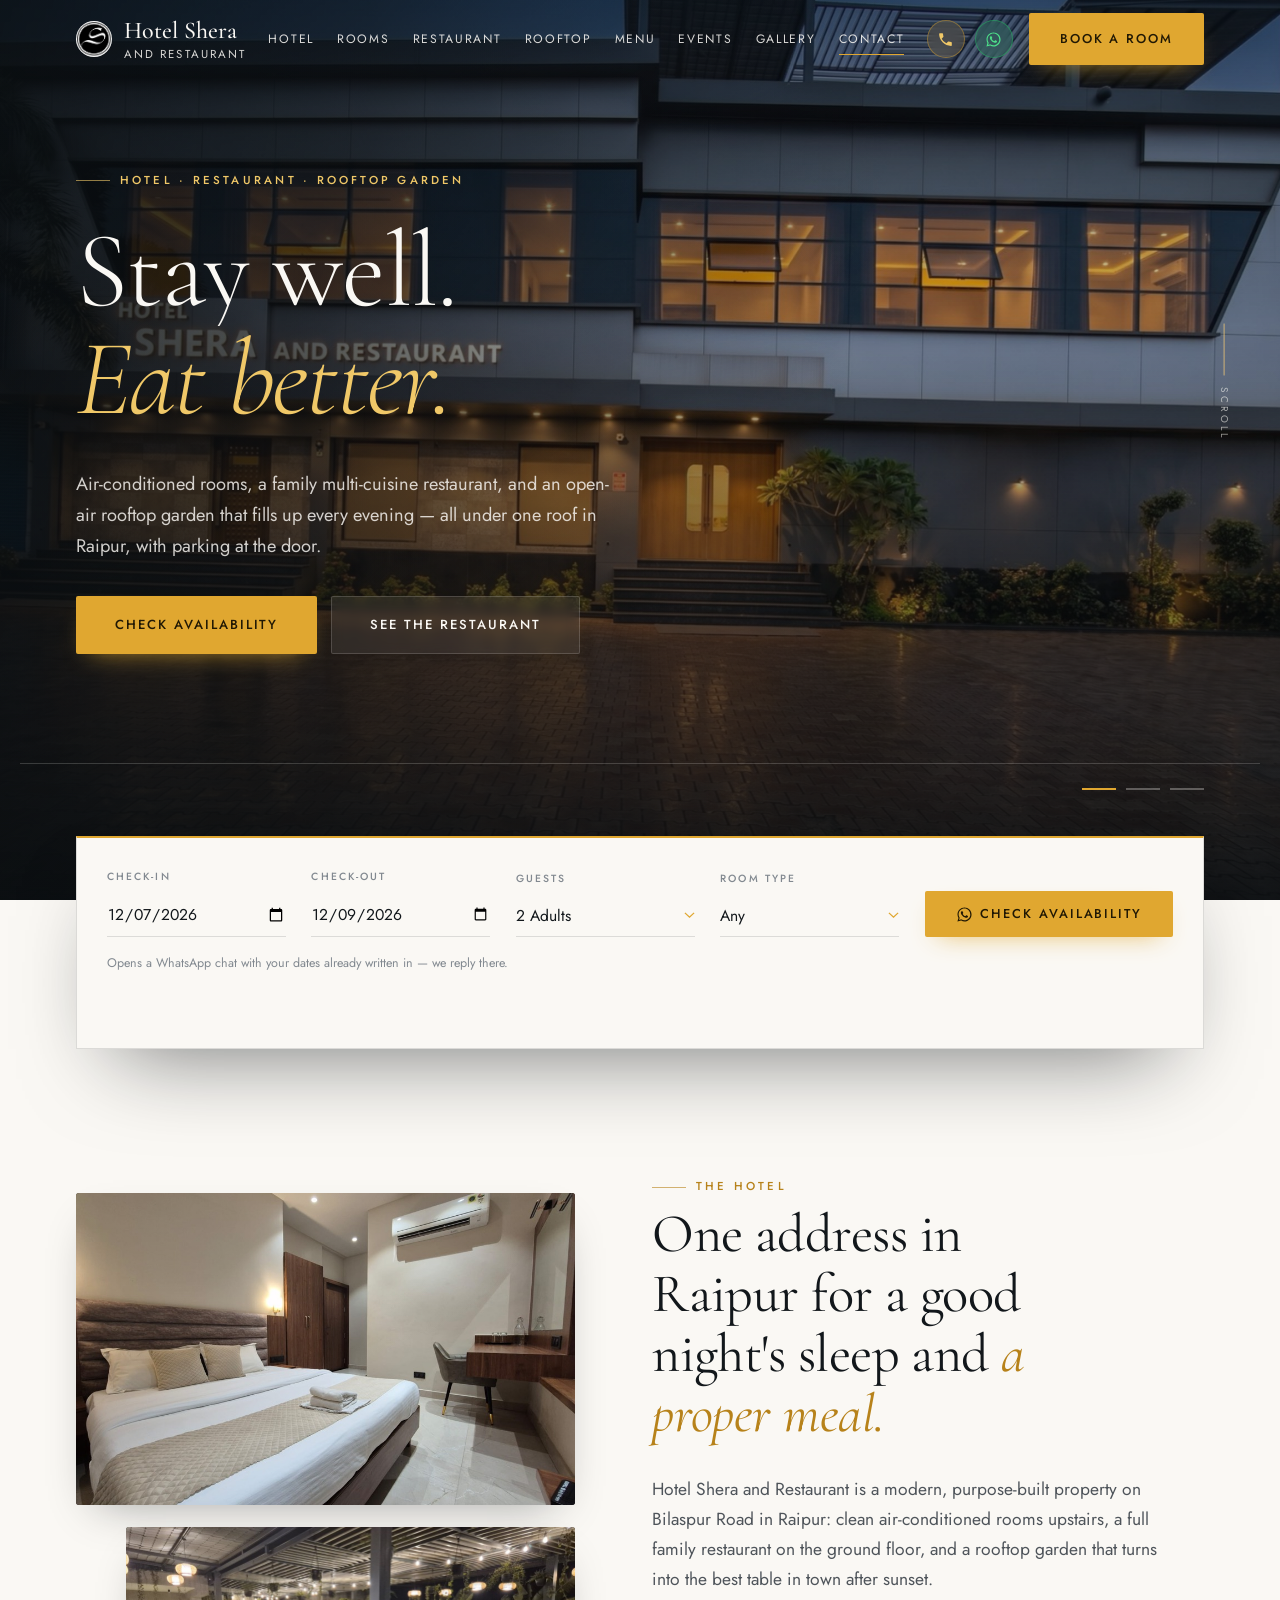
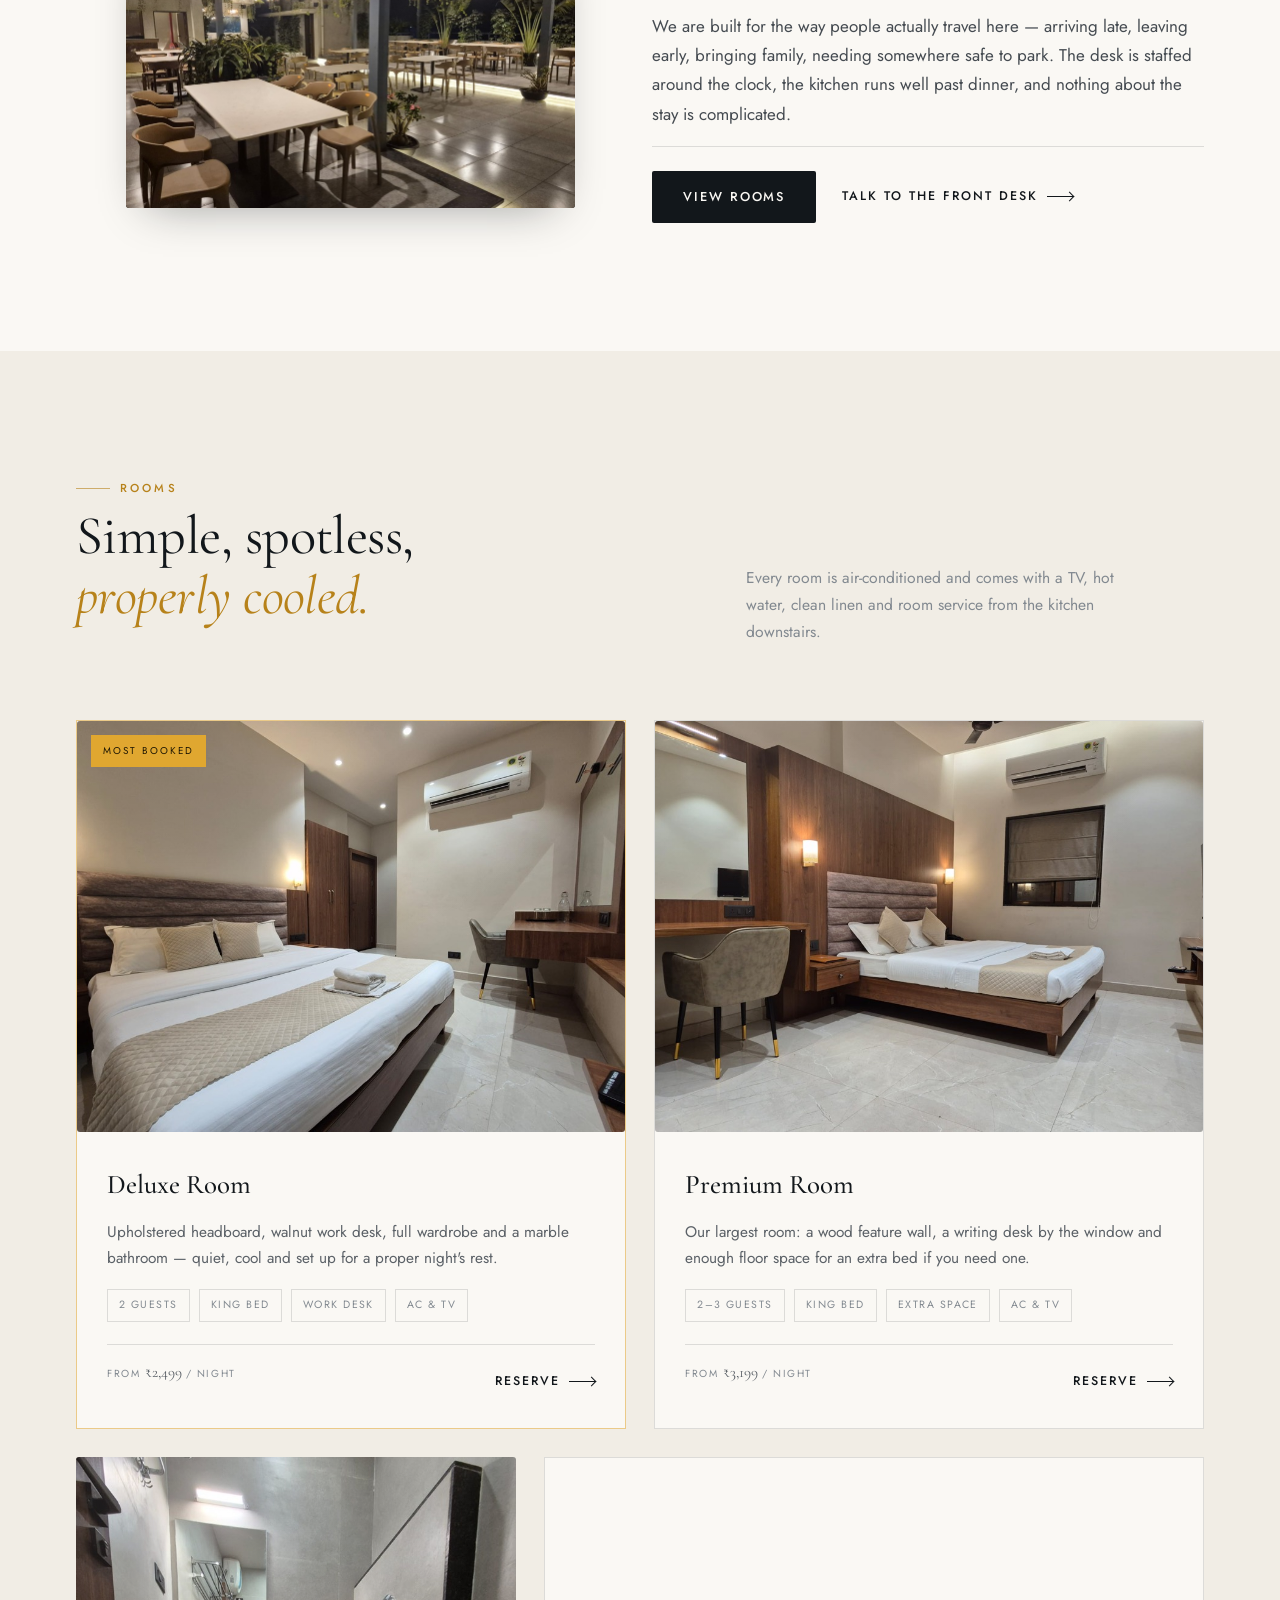
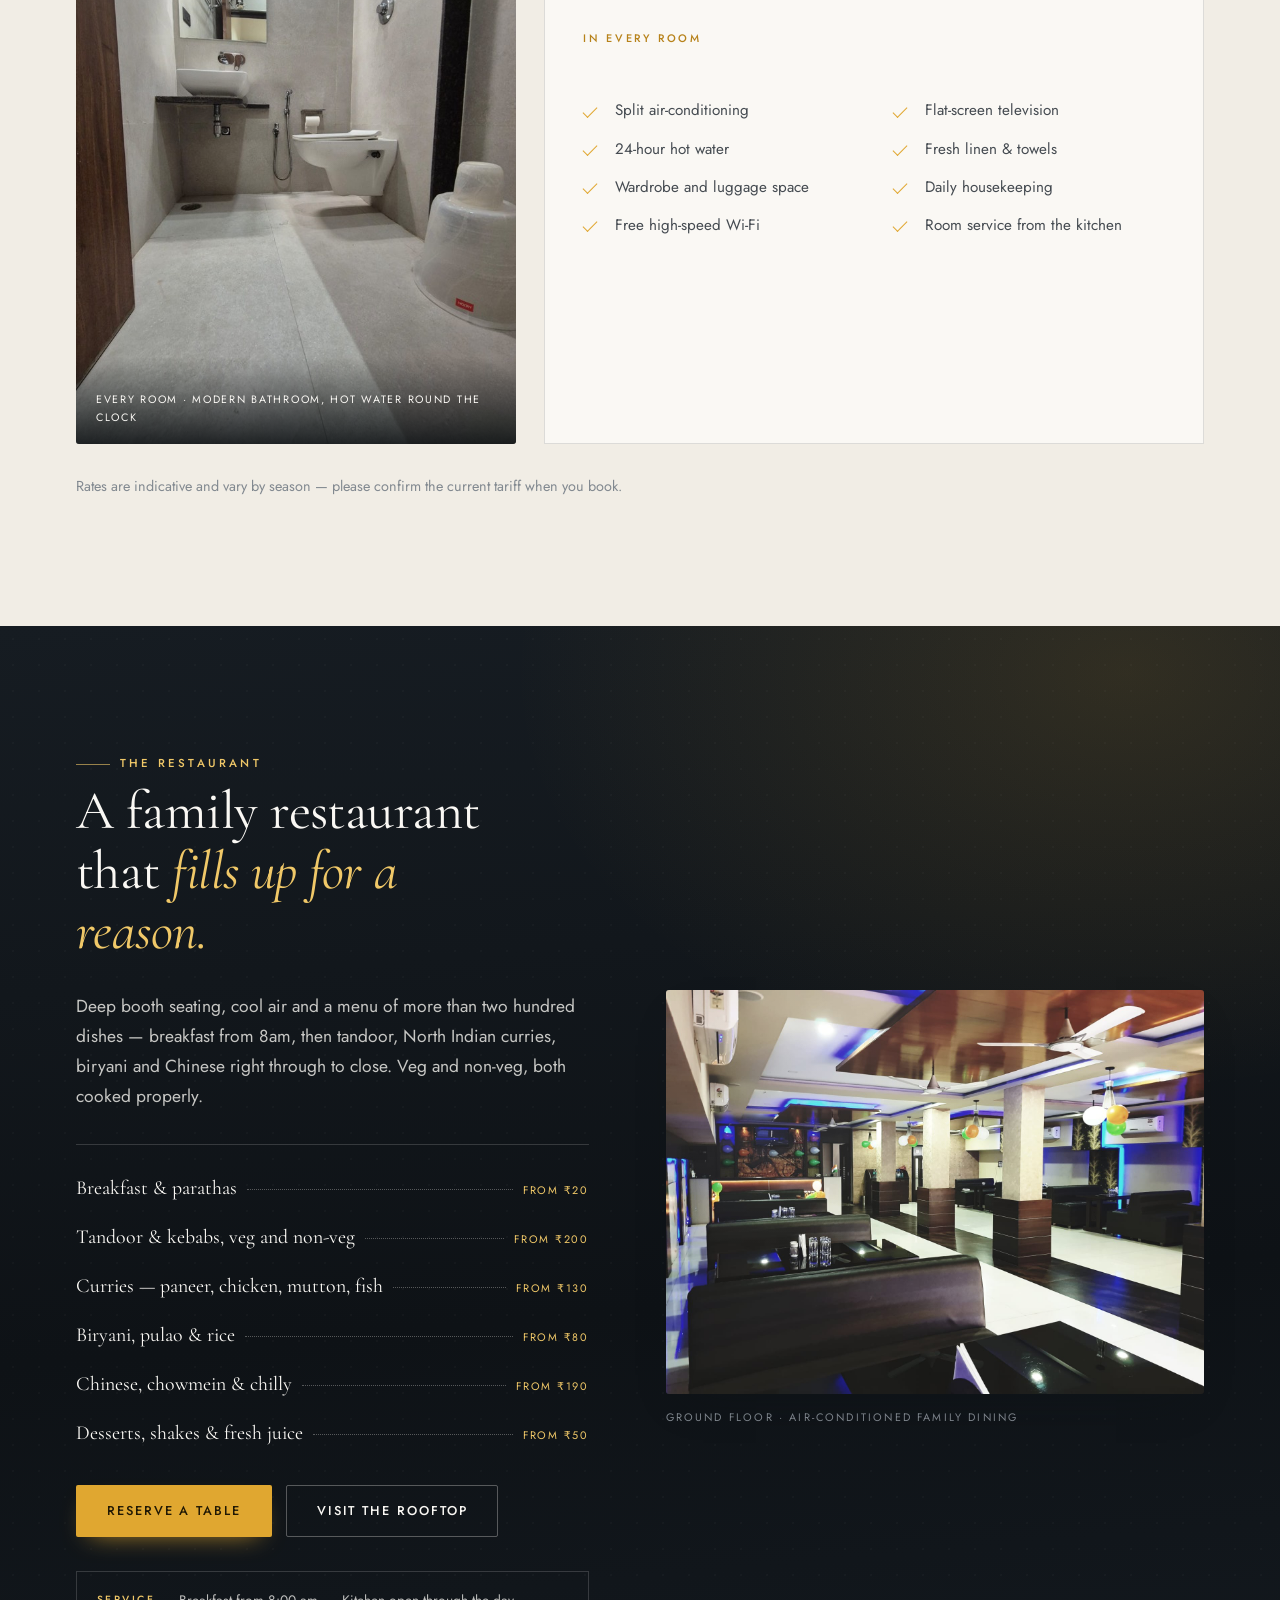
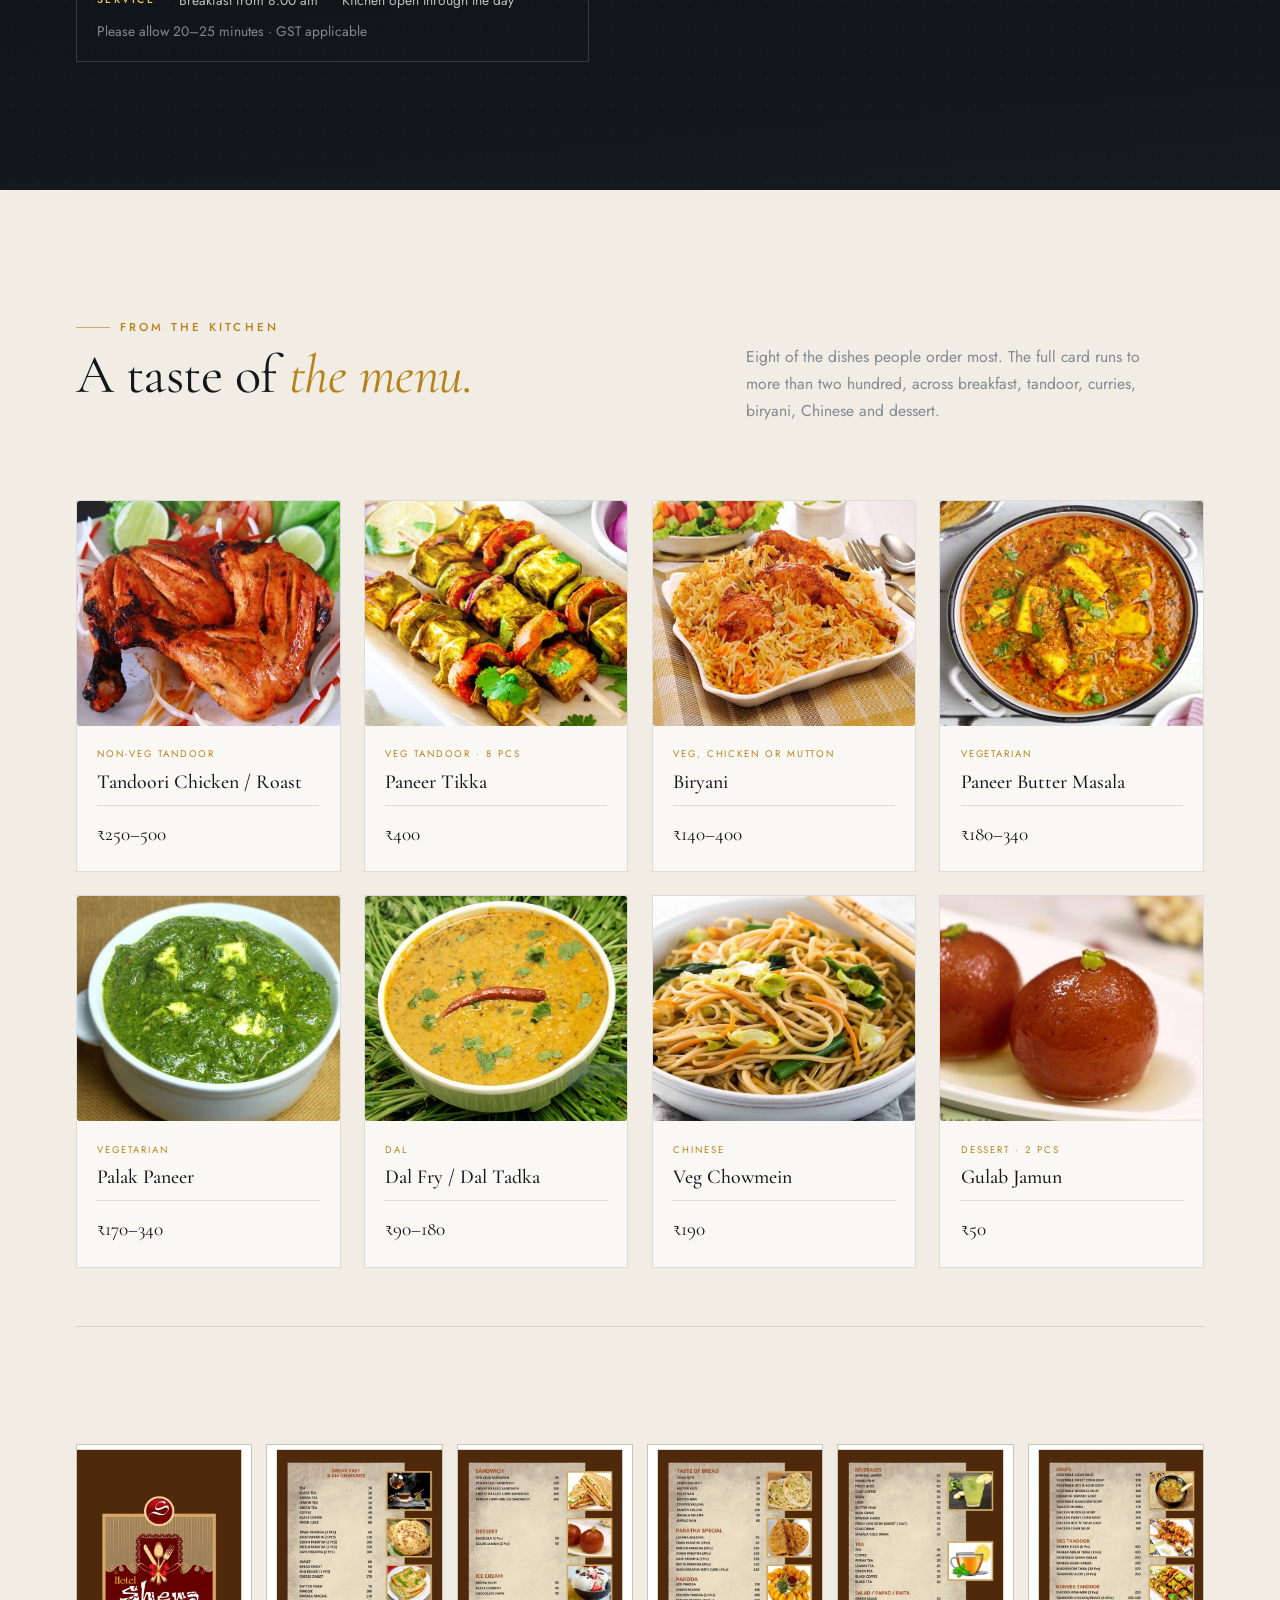
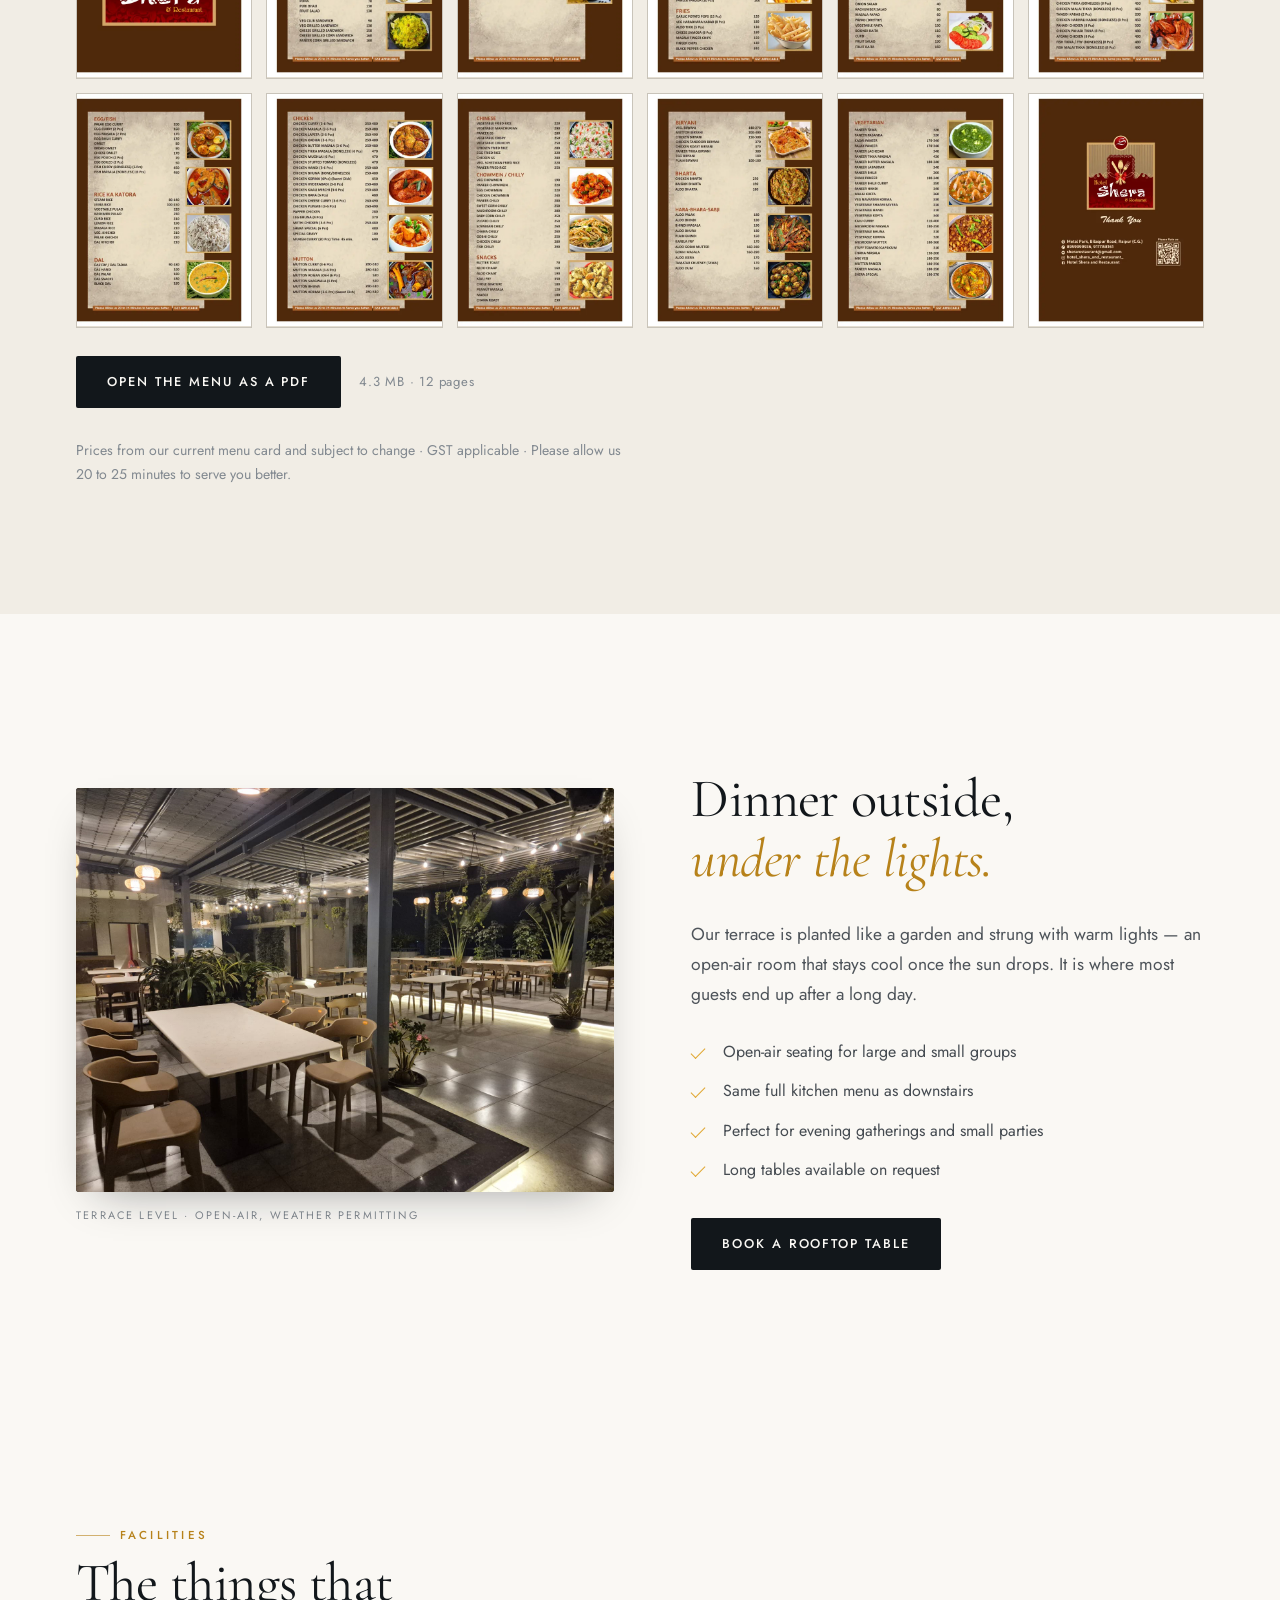
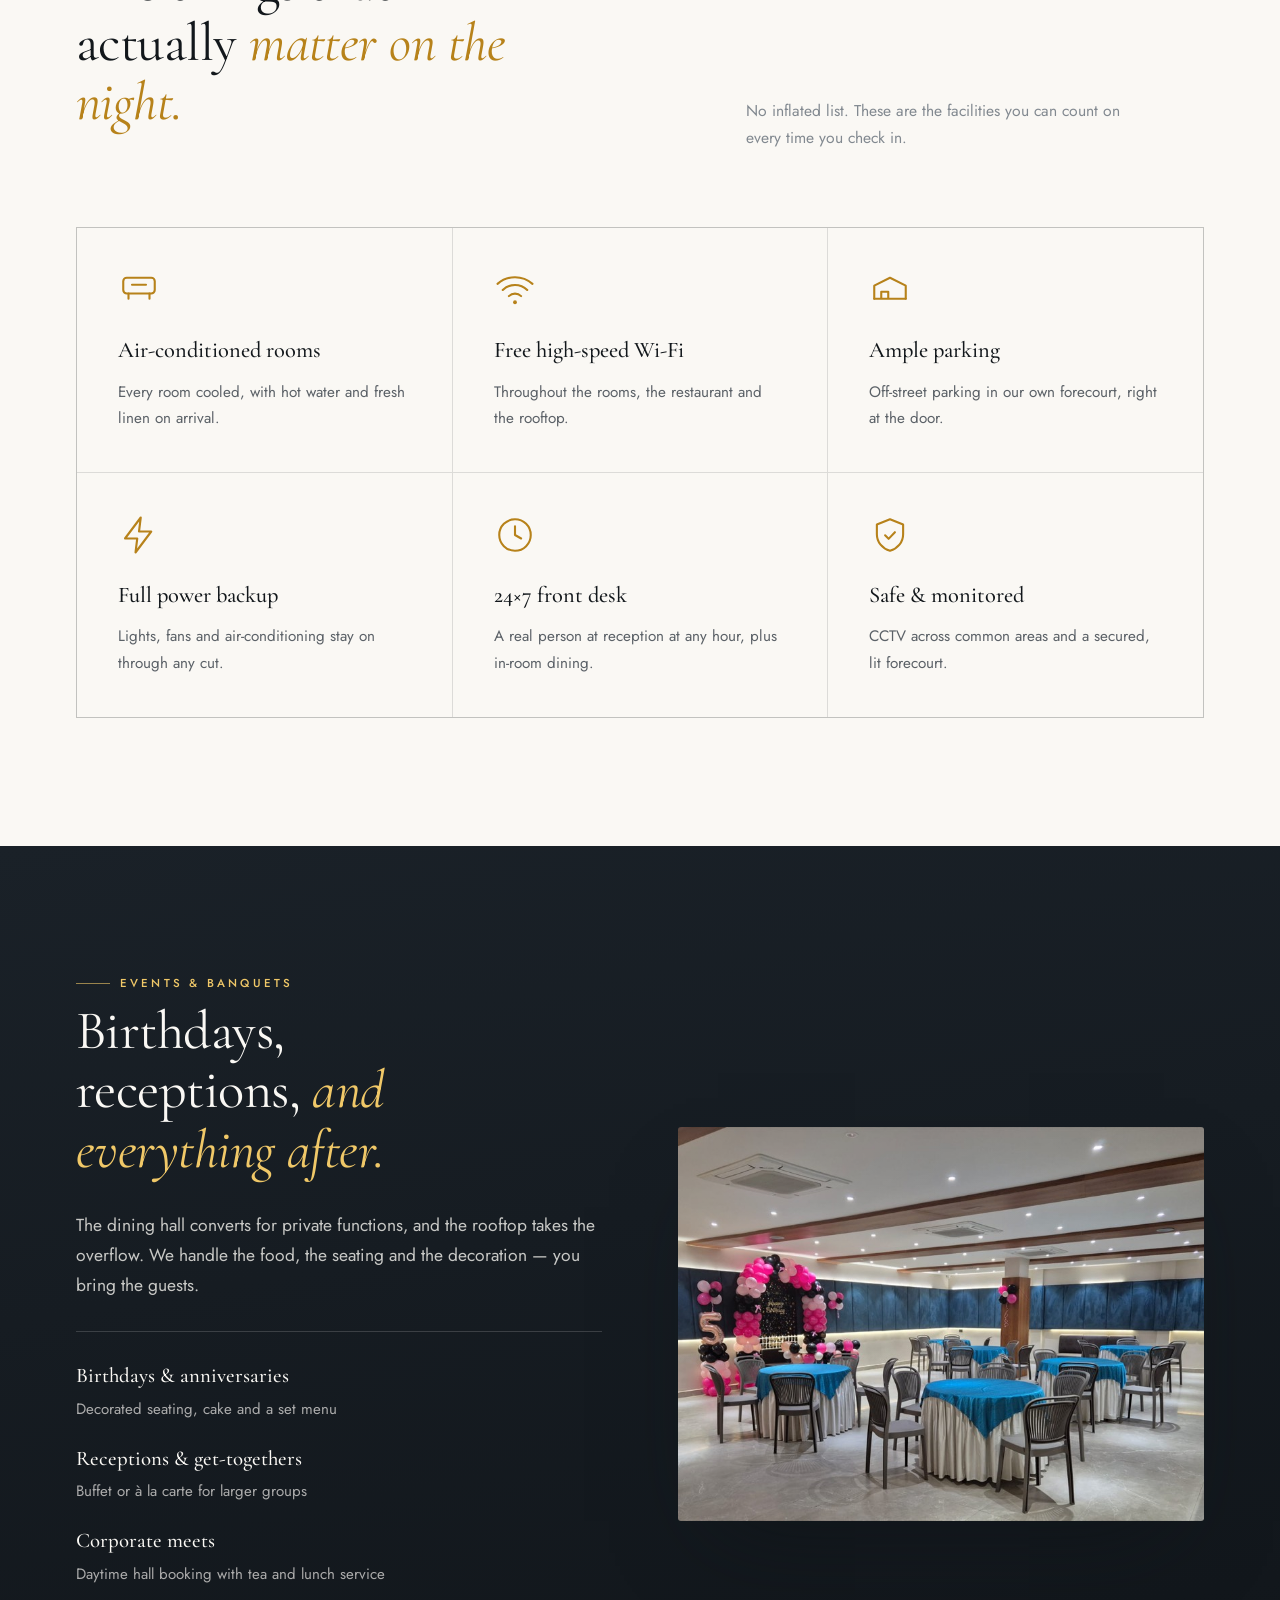
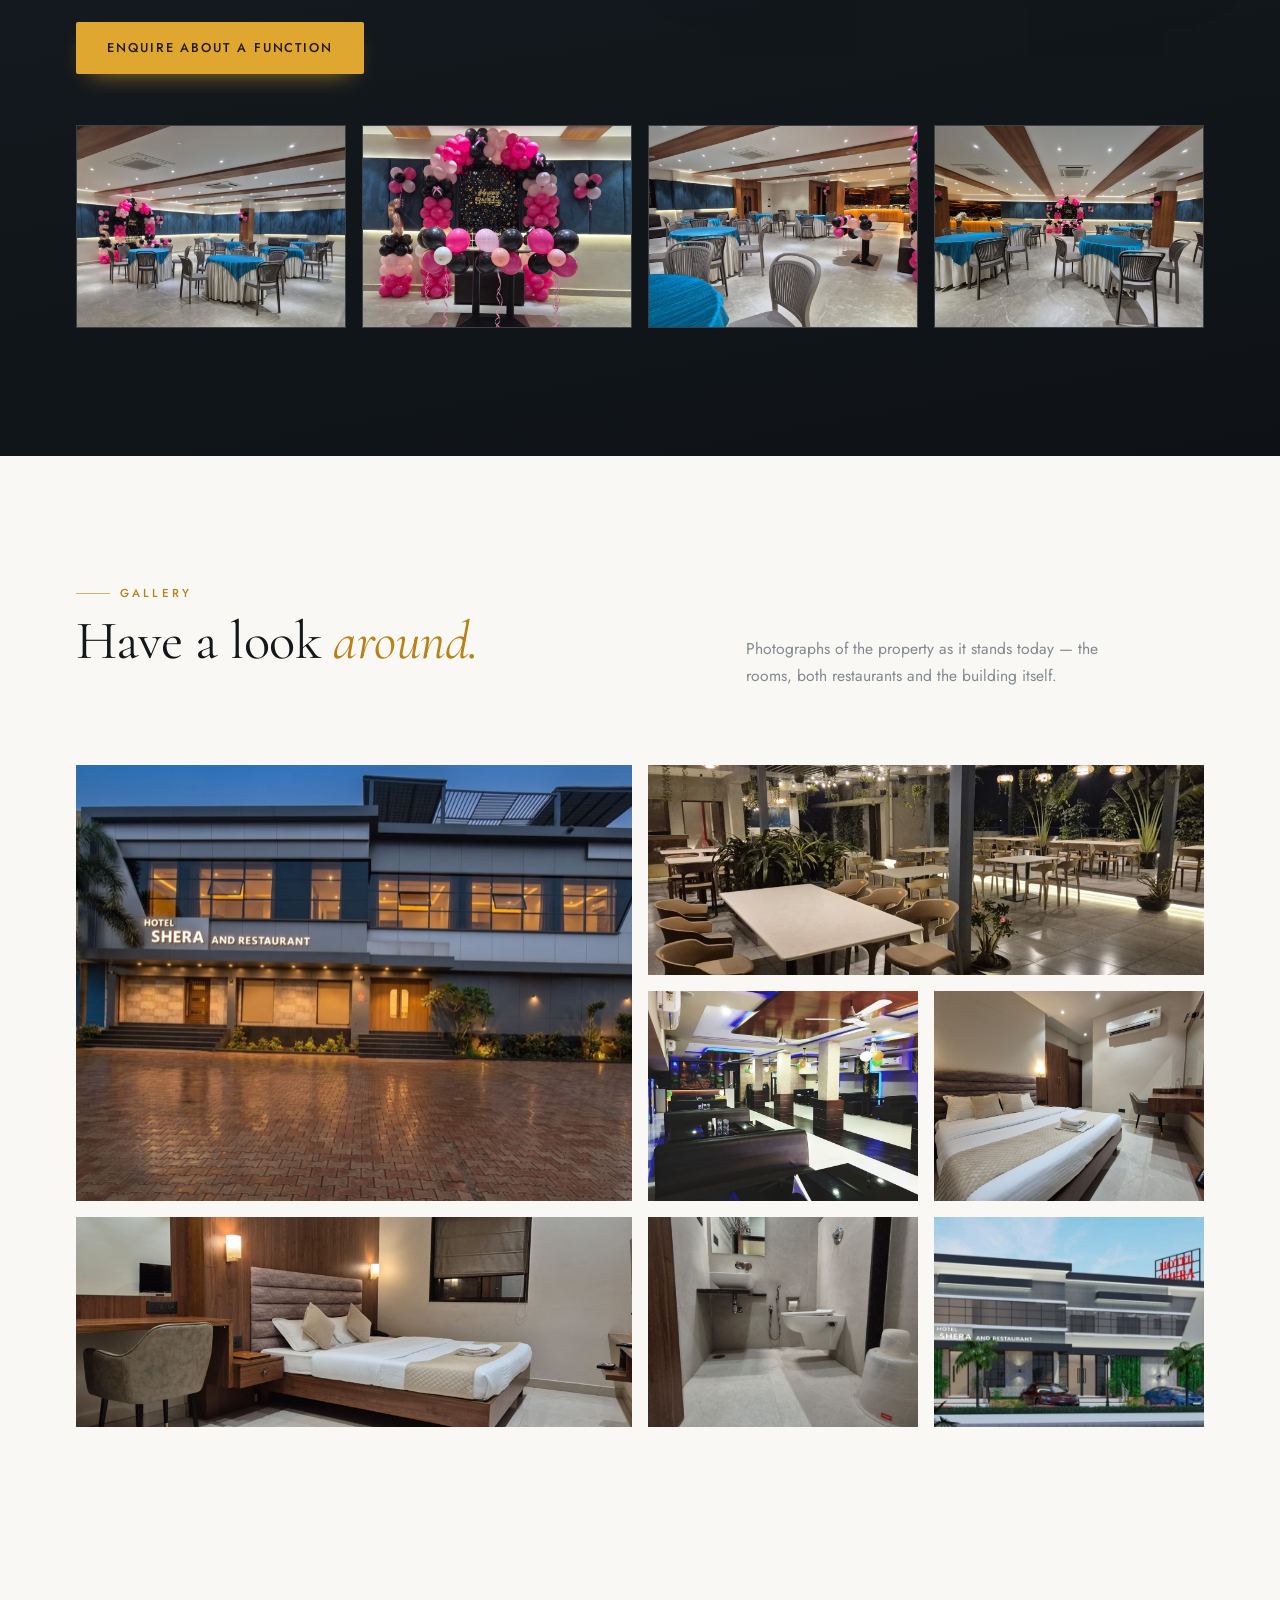
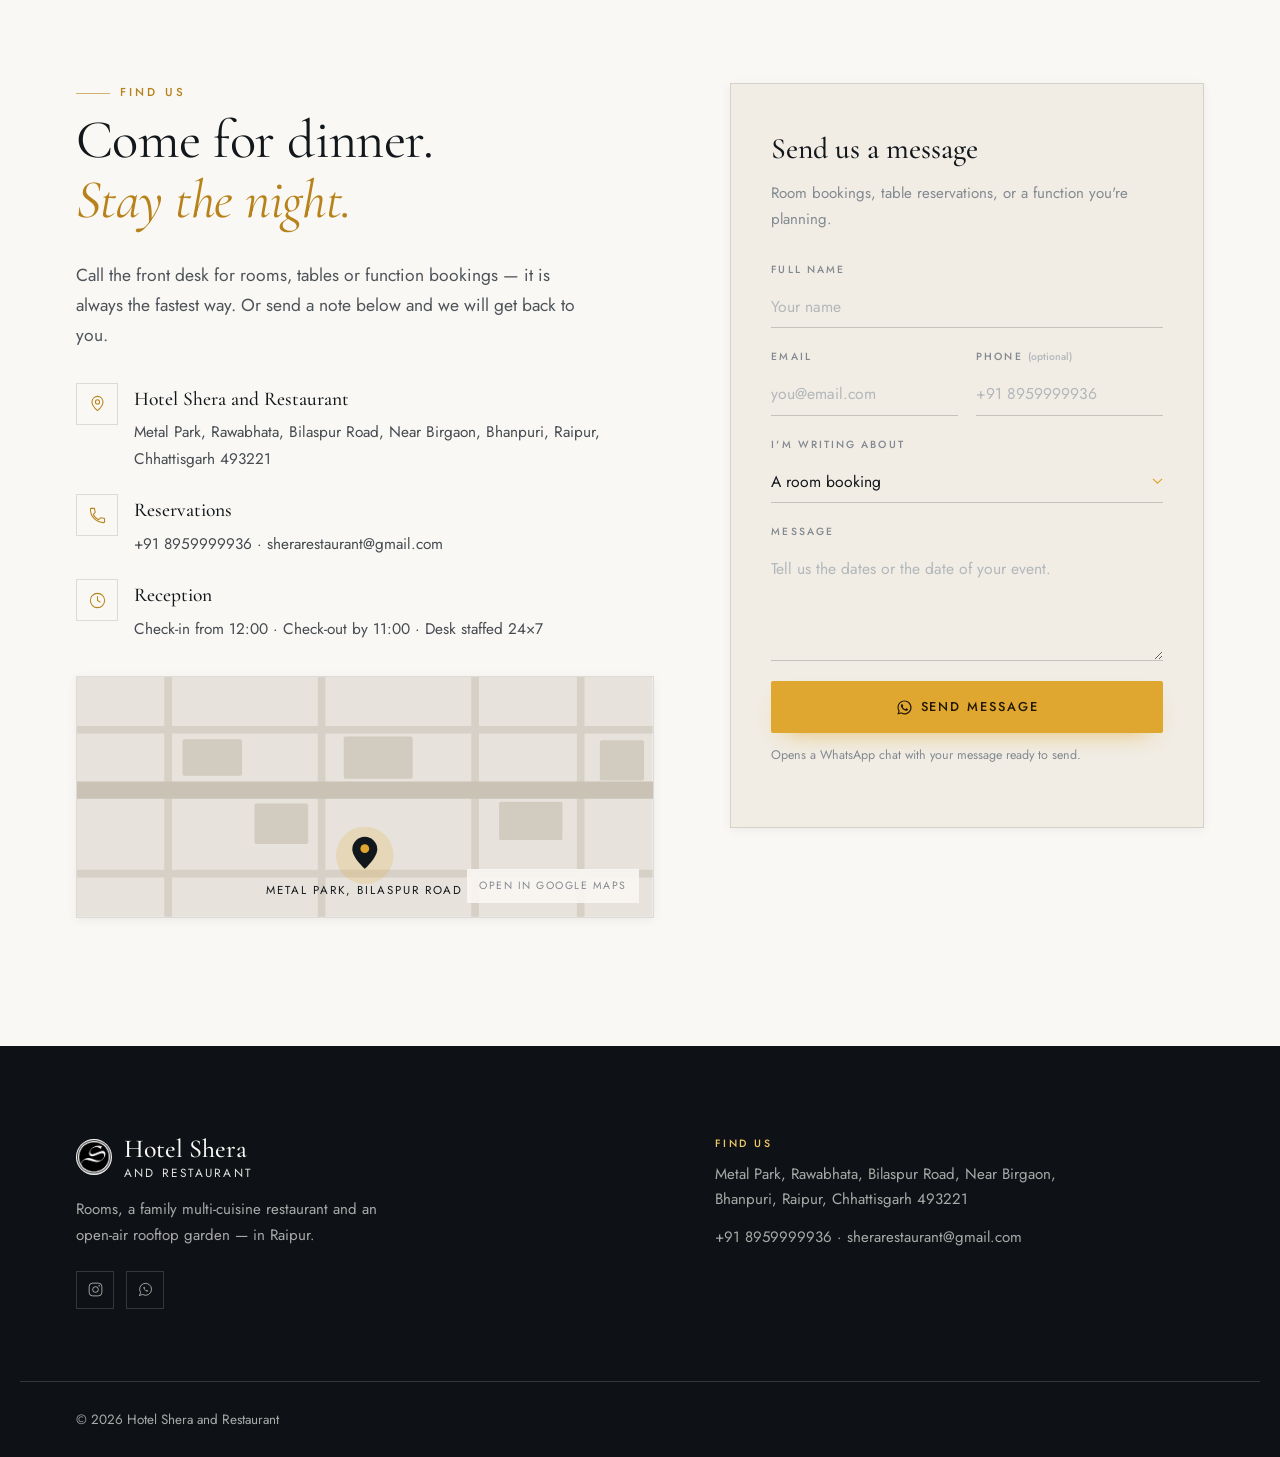
==== index.html @ a5b896cd "Update loader to use logo image instead of text Replaced loader graphic with a logo image." ====
<!DOCTYPE html>
<html lang="en">
  <script
  src='//in.fw-cdn.com/33205130/1942544.js'
  chat='true'>
  </script>
<head>
<meta charset="utf-8">
<meta name="viewport" content="width=device-width, initial-scale=1">
<title>Hotel Shera and Restaurant, Raipur — Rooms, Family Restaurant, Biryani &amp; Tandoor</title>
<meta name="description" content="Hotel and multi-cuisine family restaurant on Bilaspur Road, Raipur — air-conditioned rooms, biryani, tandoor and Chinese, an open-air rooftop garden and a banquet hall for birthdays and receptions. Call +91 8959999936.">
<meta name="keywords" content="hotels in Raipur, hotel near Bilaspur Road Raipur, budget hotels in Raipur, rooms in Raipur, restaurant in Raipur, family restaurant Raipur, multi-cuisine restaurant Raipur, biryani in Raipur, tandoor in Raipur, Chinese food in Raipur, rooftop restaurant Raipur, cafe in Raipur, banquet hall in Raipur, birthday party hall Raipur, Hotel Shera Raipur">
<meta name="theme-color" content="#12171B">
<meta name="robots" content="index,follow">

<meta property="og:type" content="website">
<meta property="og:title" content="Hotel Shera &amp; Restaurant">
<meta property="og:description" content="Rooms, a family restaurant and a rooftop garden — under one roof.">
<meta property="og:image" content="https://hotelshera.com/assets/img/exterior.jpg">
<meta property="og:url" content="https://hotelshera.com/">
<meta property="og:locale" content="en_IN">
<meta property="og:site_name" content="Hotel Shera and Restaurant">
<meta name="twitter:card" content="summary_large_image">
<link rel="canonical" href="https://hotelshera.com/">

<link rel="icon" href="data:image/svg+xml,%3Csvg xmlns='http://www.w3.org/2000/svg' viewBox='0 0 64 64'%3E%3Crect width='64' height='64' rx='14' fill='%2312171B'/%3E%3Ctext x='32' y='44' font-family='Georgia,serif' font-size='34' fill='%23E0A730' text-anchor='middle'%3ES%3C/text%3E%3C/svg%3E">

<link rel="preconnect" href="https://fonts.googleapis.com">
<link rel="preconnect" href="https://fonts.gstatic.com" crossorigin>
<link href="https://fonts.googleapis.com/css2?family=Cormorant+Garamond:ital,wght@0,300;0,400;0,500;0,600;1,300;1,400&family=Jost:wght@300;400;500;600&display=swap" rel="stylesheet">
<link rel="preload" as="image" href="assets/img/exterior.jpg">
<link rel="stylesheet" href="assets/css/styles.css?v=8">

<script type="application/ld+json">
{
  "@context": "https://schema.org",
  "@graph": [
    {
      "@type": "Hotel",
      "@id": "https://hotelshera.com/#hotel",
      "name": "Hotel Shera and Restaurant",
      "description": "Hotel and multi-cuisine family restaurant on Bilaspur Road, Raipur, with air-conditioned rooms, an open-air rooftop garden and a banquet hall.",
      "url": "https://hotelshera.com/",
      "telephone": "+91-8959999936",
      "email": "sherarestaurant@gmail.com",
      "address": {
        "@type": "PostalAddress",
        "streetAddress": "Metal Park, Rawabhata, Bilaspur Road, Near Birgaon, Bhanpuri",
        "addressLocality": "Raipur",
        "addressRegion": "Chhattisgarh",
        "postalCode": "493221",
        "addressCountry": "IN"
      },
      "geo": {
        "@type": "GeoCoordinates",
        "latitude": 21.3316931,
        "longitude": 81.6364517
      },
      "image": [
        "https://hotelshera.com/assets/img/exterior.jpg",
        "https://hotelshera.com/assets/img/rooftop-garden.jpg",
        "https://hotelshera.com/assets/img/restaurant-indoor.jpg",
        "https://hotelshera.com/assets/img/banquet-hall.jpg"
      ],
      "sameAs": [
        "https://www.instagram.com/hotel_shera_and_restaurant_/"
      ],
      "priceRange": "₹₹",
      "currenciesAccepted": "INR",
      "checkinTime": "12:00",
      "checkoutTime": "11:00",
      "amenityFeature": [
        {
          "@type": "LocationFeatureSpecification",
          "name": "Air conditioning",
          "value": true
        },
        {
          "@type": "LocationFeatureSpecification",
          "name": "Free Wi-Fi",
          "value": true
        },
        {
          "@type": "LocationFeatureSpecification",
          "name": "Free parking",
          "value": true
        },
        {
          "@type": "LocationFeatureSpecification",
          "name": "Power backup",
          "value": true
        },
        {
          "@type": "LocationFeatureSpecification",
          "name": "24-hour front desk",
          "value": true
        },
        {
          "@type": "LocationFeatureSpecification",
          "name": "Room service",
          "value": true
        },
        {
          "@type": "LocationFeatureSpecification",
          "name": "Restaurant on site",
          "value": true
        },
        {
          "@type": "LocationFeatureSpecification",
          "name": "Rooftop garden dining",
          "value": true
        },
        {
          "@type": "LocationFeatureSpecification",
          "name": "Banquet hall",
          "value": true
        }
      ],
      "hasMap": "https://www.google.com/maps/search/?api=1&query=Hotel+Shera+and+Restaurant+Metal+Park+Rawabhata+Bilaspur+Road+Birgaon+Raipur+493221"
    },
    {
      "@type": "Restaurant",
      "@id": "https://hotelshera.com/#restaurant",
      "name": "Shera Restaurant",
      "description": "Family multi-cuisine restaurant at Hotel Shera, Raipur — breakfast, tandoor, curries, biryani, Chinese and dessert, indoors or on the rooftop garden.",
      "url": "https://hotelshera.com/#dining",
      "telephone": "+91-8959999936",
      "email": "sherarestaurant@gmail.com",
      "address": {
        "@type": "PostalAddress",
        "streetAddress": "Metal Park, Rawabhata, Bilaspur Road, Near Birgaon, Bhanpuri",
        "addressLocality": "Raipur",
        "addressRegion": "Chhattisgarh",
        "postalCode": "493221",
        "addressCountry": "IN"
      },
      "geo": {
        "@type": "GeoCoordinates",
        "latitude": 21.3316931,
        "longitude": 81.6364517
      },
      "image": [
        "https://hotelshera.com/assets/img/rooftop-garden.jpg",
        "https://hotelshera.com/assets/img/restaurant-indoor.jpg"
      ],
      "sameAs": [
        "https://www.instagram.com/hotel_shera_and_restaurant_/"
      ],
      "servesCuisine": [
        "Indian",
        "North Indian",
        "Tandoori",
        "Biryani",
        "Chinese",
        "Multi-cuisine"
      ],
      "priceRange": "₹₹",
      "currenciesAccepted": "INR",
      "acceptsReservations": true,
      "hasMenu": "https://hotelshera.com/assets/menu/hotel-shera-menu.pdf",
      "containedInPlace": {
        "@id": "https://hotelshera.com/#hotel"
      }
    }
  ]
}
</script>

</head>
<body>

<a class="skip-link" href="#main">Skip to content</a>

<div class="loader" id="loader" aria-hidden="true">
  <div class="loader__mark" style="background: transparent; border: none;">
    <img src="assets/img/white-logo.jpg.jpeg" alt="Loading..." style="width: 50px; height: 50px; object-fit: cover; border-radius: 50%;">
  </div>
  <div class="loader__bar"><i></i></div>
</div>

<!-- ============ HEADER ============ -->
<header class="nav" id="nav">
  <div class="nav__inner">
<a class="brand" href="#top" aria-label="Hotel Shera and Restaurant — home">
  <span class="brand__mark" aria-hidden="true" style="width: 36px; height: 36px; display: inline-block; flex-shrink: 0; border: none; background: transparent;">
    <img src="assets/img/white-logo.jpg.jpeg" alt="Hotel Shera Logo" style="width: 100%; height: 100%; object-fit: cover; border-radius: 50%; display: block;">
  </span>
  <span class="brand__text"><strong>Hotel Shera</strong><small>and Restaurant</small></span>
</a>
    <nav class="nav__links" id="navLinks" aria-label="Primary">
      <a href="#about">Hotel</a>
      <a href="#rooms">Rooms</a>
      <a href="#dining">Restaurant</a>
      <a href="#rooftop">Rooftop</a>
      <a href="#menu">Menu</a>
      <a href="#events">Events</a>
      <a href="#gallery">Gallery</a>
      <a href="#contact">Contact</a>
      <a class="btn btn--gold nav__cta--mobile" href="#book">Book a Room</a>
    </nav>

    <div class="nav__right">
      <div class="nav__contact">
        <a class="nav__act nav__act--call" href="tel:+918959999936" title="Call +91 8959999936" aria-label="Call Hotel Shera on +91 8959999936">
          <svg viewBox="0 0 24 24" aria-hidden="true"><path d="M6.6 10.8a15.1 15.1 0 0 0 6.6 6.6l2.2-2.2a1 1 0 0 1 1-.25c1.1.37 2.3.57 3.5.57a1 1 0 0 1 1 1V20a1 1 0 0 1-1 1A17 17 0 0 1 3 4a1 1 0 0 1 1-1h3.5a1 1 0 0 1 1 1c0 1.2.2 2.4.57 3.5a1 1 0 0 1-.25 1z"/></svg><span>Call</span>
        </a>
        <a class="nav__act nav__act--wa" href="https://wa.me/918959999936" target="_blank" rel="noopener" title="Message us on WhatsApp" aria-label="Message Hotel Shera on WhatsApp">
          <svg viewBox="0 0 24 24" aria-hidden="true"><path d="M12.04 2C6.58 2 2.13 6.45 2.13 11.91c0 1.75.46 3.46 1.32 4.97L2 22l5.25-1.38c1.45.79 3.08 1.2 4.79 1.2 5.46 0 9.91-4.45 9.91-9.91C21.95 6.45 17.5 2 12.04 2m0 18.15c-1.5 0-2.97-.4-4.25-1.16l-.31-.19-3.16.83.85-3.08-.2-.32a8.2 8.2 0 0 1-1.27-4.37c0-4.54 3.7-8.23 8.25-8.23 2.2 0 4.27.86 5.82 2.41a8.18 8.18 0 0 1 2.42 5.83c0 4.54-3.7 8.23-8.25 8.23m4.52-6.16c-.25-.13-1.47-.73-1.7-.81-.23-.09-.4-.13-.56.12-.17.25-.64.81-.79.98-.14.17-.29.19-.54.06-.25-.12-1.05-.39-2-1.23-.74-.66-1.24-1.47-1.38-1.72-.15-.25-.02-.39.11-.51.11-.11.25-.29.37-.44.12-.15.17-.25.25-.42.08-.17.04-.31-.02-.44-.06-.12-.56-1.35-.77-1.85-.2-.48-.41-.41-.56-.42h-.48c-.17 0-.44.06-.67.31-.23.25-.88.86-.88 2.1 0 1.24.9 2.43 1.03 2.6.12.17 1.75 2.67 4.23 3.74.59.26 1.05.41 1.41.52.6.19 1.14.16 1.57.1.48-.07 1.47-.6 1.68-1.18.21-.58.21-1.08.15-1.18-.06-.11-.23-.17-.48-.29"/></svg><span>WhatsApp</span>
        </a>
      </div>
      <a class="btn btn--gold nav__cta" href="#book">Book a Room</a>
      <button class="burger" id="burger" aria-label="Open menu" aria-expanded="false" aria-controls="navLinks"><span></span><span></span><span></span></button>
    </div>
  </div>
</header>

<main id="main">
<span id="top"></span>

<!-- ============ HERO ============ -->
<section class="hero" id="hero">
  <div class="hero__slides" aria-hidden="true">
    <div class="hero__slide is-active" data-img="assets/img/exterior.jpg" style="--g:linear-gradient(150deg,#243244,#0f1520);background-position:85% 55%"></div>
    <div class="hero__slide" data-img="assets/img/rooftop-garden.jpg" style="--g:linear-gradient(150deg,#2a2b26,#131412)"></div>
    <div class="hero__slide" data-img="assets/img/restaurant-indoor.jpg" style="--g:linear-gradient(150deg,#232a33,#101317)"></div>
  </div>
  <div class="hero__scrim"></div>

  <div class="hero__content container">
    <p class="eyebrow eyebrow--light reveal">Hotel &middot; Restaurant &middot; Rooftop Garden</p>
    <h1 class="hero__title reveal" data-delay="1">
      <span class="line"><span>Stay well.</span></span>
      <span class="line"><span><em>Eat better.</em></span></span>
    </h1>
    <p class="hero__lede reveal" data-delay="2">Air-conditioned rooms, a family multi-cuisine restaurant, and an
      open-air rooftop garden that fills up every evening — all under one roof in Raipur, with parking at the door.</p>
    <div class="hero__actions reveal" data-delay="3">
      <a class="btn btn--gold btn--lg" href="#book">Check Availability</a>
      <a class="btn btn--ghost btn--lg" href="#dining">See the Restaurant</a>
    </div>
  </div>

  <div class="hero__meta container">
    <div class="hero__dots" id="heroDots" role="tablist" aria-label="Hero images"></div>
  </div>

  <a class="hero__scroll" href="#book" aria-label="Scroll down"><span></span>Scroll</a>
</section>

<!-- ============ BOOKING BAR ============ -->
<section class="bookbar" id="book" aria-label="Check availability">
  <div class="container">
    <form class="bookbar__form" id="bookForm" novalidate>
      <div class="field">
        <label for="checkin">Check-in</label>
        <input type="date" id="checkin" name="checkin" required>
      </div>
      <div class="field">
        <label for="checkout">Check-out</label>
        <input type="date" id="checkout" name="checkout" required>
      </div>
      <div class="field">
        <label for="guests">Guests</label>
        <select id="guests" name="guests">
          <option>1 Adult</option>
          <option selected>2 Adults</option>
          <option>2 Adults, 1 Child</option>
          <option>3 Adults</option>
          <option>4 Adults</option>
        </select>
      </div>
      <div class="field">
        <label for="rtype">Room type</label>
        <select id="rtype" name="rtype">
          <option>Any</option>
          <option>Deluxe Room</option>
          <option>Premium Room</option>
        </select>
      </div>
      <button class="btn btn--gold btn--block" type="submit"><svg viewBox="0 0 24 24" aria-hidden="true"><path d="M12.04 2C6.58 2 2.13 6.45 2.13 11.91c0 1.75.46 3.46 1.32 4.97L2 22l5.25-1.38c1.45.79 3.08 1.2 4.79 1.2 5.46 0 9.91-4.45 9.91-9.91C21.95 6.45 17.5 2 12.04 2m0 18.15c-1.5 0-2.97-.4-4.25-1.16l-.31-.19-3.16.83.85-3.08-.2-.32a8.2 8.2 0 0 1-1.27-4.37c0-4.54 3.7-8.23 8.25-8.23 2.2 0 4.27.86 5.82 2.41a8.18 8.18 0 0 1 2.42 5.83c0 4.54-3.7 8.23-8.25 8.23m4.52-6.16c-.25-.13-1.47-.73-1.7-.81-.23-.09-.4-.13-.56.12-.17.25-.64.81-.79.98-.14.17-.29.19-.54.06-.25-.12-1.05-.39-2-1.23-.74-.66-1.24-1.47-1.38-1.72-.15-.25-.02-.39.11-.51.11-.11.25-.29.37-.44.12-.15.17-.25.25-.42.08-.17.04-.31-.02-.44-.06-.12-.56-1.35-.77-1.85-.2-.48-.41-.41-.56-.42h-.48c-.17 0-.44.06-.67.31-.23.25-.88.86-.88 2.1 0 1.24.9 2.43 1.03 2.6.12.17 1.75 2.67 4.23 3.74.59.26 1.05.41 1.41.52.6.19 1.14.16 1.57.1.48-.07 1.47-.6 1.68-1.18.21-.58.21-1.08.15-1.18-.06-.11-.23-.17-.48-.29"/></svg>Check Availability</button>
      <p class="bookbar__hint">Opens a WhatsApp chat with your dates already written in — we reply there.</p>
      <p class="bookbar__note" id="bookNote" role="status"></p>
    </form>
  </div>
</section>

<!-- ============ ABOUT ============ -->
<section class="about section" id="about">
  <div class="container about__grid">
    <div class="about__media">
      <figure class="ph reveal" style="--g:linear-gradient(160deg,#3d372e,#181511)">
        <img src="assets/img/room-executive-900.jpg" alt="A Deluxe room at Hotel Shera" loading="lazy" onerror="this.remove()">
      </figure>
      <figure class="ph ph--inset reveal" data-delay="1" style="--g:linear-gradient(160deg,#2c2e28,#121310)">
        <img src="assets/img/rooftop-garden-900.jpg" alt="The rooftop garden dining area lit up at night" loading="lazy" onerror="this.remove()">
      </figure>
    </div>

    <div class="about__copy">
      <p class="eyebrow reveal">The hotel</p>
      <h2 class="h2 reveal" data-delay="1">One address in Raipur for a good night's sleep and <em>a proper meal.</em></h2>
      <p class="lede reveal" data-delay="2">Hotel Shera and Restaurant is a modern, purpose-built property on
        Bilaspur Road in Raipur: clean air-conditioned rooms upstairs, a full family restaurant on the ground
        floor, and a rooftop garden that turns into the best table in town after sunset.</p>
      <p class="reveal" data-delay="3">We are built for the way people actually travel here — arriving late,
        leaving early, bringing family, needing somewhere safe to park. The desk is staffed around the clock,
        the kitchen runs well past dinner, and nothing about the stay is complicated.</p>


      <div class="about__cta reveal" data-delay="5">
        <a class="btn btn--dark" href="#rooms">View Rooms</a>
        <a class="link-arrow" href="#contact">Talk to the front desk<i aria-hidden="true"></i></a>
      </div>
    </div>
  </div>
</section>

<!-- ============ ROOMS ============ -->
<section class="rooms section" id="rooms">
  <div class="container">
    <header class="sec-head">
      <div>
        <p class="eyebrow reveal">Rooms</p>
        <h2 class="h2 reveal" data-delay="1">Simple, spotless, <em>properly cooled.</em></h2>
      </div>
      <p class="sec-head__aside reveal" data-delay="2">Every room is air-conditioned and comes with a TV, hot water,
        clean linen and room service from the kitchen downstairs.</p>
    </header>

    <div class="rooms__grid">
      <article class="room room--feature reveal">
        <figure class="ph room__media" style="--g:linear-gradient(160deg,#3d372e,#181511)">
          <img src="assets/img/room-executive-900.jpg" alt="A Deluxe room with an upholstered headboard, work desk and marble floor" loading="lazy" onerror="this.remove()">
          <figcaption class="room__tag">Most booked</figcaption>
        </figure>
        <div class="room__body">
          <h3>Deluxe Room</h3>
          <p>Upholstered headboard, walnut work desk, full wardrobe and a marble bathroom — quiet, cool and
            set up for a proper night's rest.</p>
          <ul class="room__spec"><li>2 guests</li><li>King bed</li><li>Work desk</li><li>AC &amp; TV</li></ul>
          <div class="room__foot">
            <p class="price"><small>from</small> ₹2,499 <small>/ night</small></p>
            <a class="link-arrow" href="#book">Reserve<i aria-hidden="true"></i></a>
          </div>
        </div>
      </article>

      <article class="room reveal" data-delay="1">
        <figure class="ph room__media" style="--g:linear-gradient(160deg,#3b352c,#171410)">
          <img src="assets/img/room-premium-900.jpg" alt="A Premium room with a wood feature wall, desk and window" loading="lazy" onerror="this.remove()">
        </figure>
        <div class="room__body">
          <h3>Premium Room</h3>
          <p>Our largest room: a wood feature wall, a writing desk by the window and enough floor space for
            an extra bed if you need one.</p>
          <ul class="room__spec"><li>2–3 guests</li><li>King bed</li><li>Extra space</li><li>AC &amp; TV</li></ul>
          <div class="room__foot">
            <p class="price"><small>from</small> ₹3,199 <small>/ night</small></p>
            <a class="link-arrow" href="#book">Reserve<i aria-hidden="true"></i></a>
          </div>
        </div>
      </article>

      <!-- TODO(owner): to add a third tier, photograph the room, save it as
           assets/img/room-standard-900.jpg and uncomment the card below.
           Remember to add the matching option to the "Room type" select in the booking bar.

      <article class="room reveal" data-delay="2">
        <figure class="ph room__media" style="--g:linear-gradient(160deg,#3a3630,#171512)">
          <img src="assets/img/room-standard-900.jpg" alt="A Standard air-conditioned room" loading="lazy" onerror="this.remove()">
        </figure>
        <div class="room__body">
          <h3>Standard AC Room</h3>
          <p>A comfortable double for a night or two on the road.</p>
          <ul class="room__spec"><li>2 guests</li><li>Double bed</li><li>AC &amp; TV</li></ul>
          <div class="room__foot">
            <p class="price"><small>from</small> ₹1,899 <small>/ night</small></p>
            <a class="link-arrow" href="#book">Reserve<i aria-hidden="true"></i></a>
          </div>
        </div>
      </article>
      -->
    </div>

    <div class="rooms__strip">
      <figure class="ph reveal" style="--g:linear-gradient(160deg,#3a3a38,#161615)">
        <img src="assets/img/bathroom-900.jpg" alt="A room bathroom with a walk-in shower area and modern fittings" loading="lazy" onerror="this.remove()">
        <figcaption>Every room · modern bathroom, hot water round the clock</figcaption>
      </figure>
      <div class="inroom reveal" data-delay="1">
        <h3>In every room</h3>
        <ul class="ticks ticks--two">
          <li>Split air-conditioning</li>
          <li>Flat-screen television</li>
          <li>24-hour hot water</li>
          <li>Fresh linen &amp; towels</li>
          <li>Wardrobe and luggage space</li>
          <li>Daily housekeeping</li>
          <li>Free high-speed Wi-Fi</li>
          <li>Room service from the kitchen</li>
        </ul>
      </div>
    </div>

    <p class="rooms__note reveal">Rates are indicative and vary by season — please confirm the current tariff when you book.</p>
  </div>
</section>

<!-- ============ DINING — INDOOR ============ -->
<section class="dining section" id="dining">
  <div class="container dining__grid">
    <div class="dining__copy">
      <p class="eyebrow eyebrow--light reveal">The restaurant</p>
      <h2 class="h2 h2--light reveal" data-delay="1">A family restaurant that <em>fills up for a reason.</em></h2>
      <p class="lede lede--light reveal" data-delay="2">Deep booth seating, cool air and a menu of more than two
        hundred dishes — breakfast from 8am, then tandoor, North Indian curries, biryani and Chinese right
        through to close. Veg and non-veg, both cooked properly.</p>

      <ul class="menu reveal" data-delay="3">
        <li><span class="menu__name">Breakfast &amp; parathas</span><span class="menu__dots"></span><span class="menu__price">from ₹20</span></li>
        <li><span class="menu__name">Tandoor &amp; kebabs, veg and non-veg</span><span class="menu__dots"></span><span class="menu__price">from ₹200</span></li>
        <li><span class="menu__name">Curries — paneer, chicken, mutton, fish</span><span class="menu__dots"></span><span class="menu__price">from ₹130</span></li>
        <li><span class="menu__name">Biryani, pulao &amp; rice</span><span class="menu__dots"></span><span class="menu__price">from ₹80</span></li>
        <li><span class="menu__name">Chinese, chowmein &amp; chilly</span><span class="menu__dots"></span><span class="menu__price">from ₹190</span></li>
        <li><span class="menu__name">Desserts, shakes &amp; fresh juice</span><span class="menu__dots"></span><span class="menu__price">from ₹50</span></li>
      </ul>

      <div class="dining__actions reveal" data-delay="4">
        <a class="btn btn--gold" href="#contact">Reserve a Table</a>
        <a class="btn btn--ghost-light" href="#rooftop">Visit the Rooftop</a>
      </div>

      <div class="dining__hours reveal" data-delay="5">
        <b>Service</b>
        <span>Breakfast from 8:00 am</span>
        <span>Kitchen open through the day</span>
        <span class="muted">Please allow 20–25 minutes · GST applicable</span>
      </div>
    </div>

    <div class="dining__media reveal" data-delay="1">
      <figure class="ph ph--wide" style="--g:linear-gradient(160deg,#232a33,#101317)">
        <img src="assets/img/restaurant-indoor.jpg" alt="The indoor dining hall with booth seating and accent lighting" loading="lazy" onerror="this.remove()">
      </figure>
      <p class="ph__cap">Ground floor · air-conditioned family dining</p>
    </div>
  </div>
</section>

<!-- ============ MENU ============ -->
<section class="taste section" id="menu">
  <div class="container">
    <header class="sec-head">
      <div>
        <p class="eyebrow reveal">From the kitchen</p>
        <h2 class="h2 reveal" data-delay="1">A taste of <em>the menu.</em></h2>
      </div>
      <p class="sec-head__aside reveal" data-delay="2">Eight of the dishes people order most. The full card runs to
        more than two hundred, across breakfast, tandoor, curries, biryani, Chinese and dessert.</p>
    </header>

    <div class="taste__grid">
      <article class="dish reveal">
        <figure class="ph dish__media" style="--g:linear-gradient(160deg,#3d372e,#181511)">
          <img src="assets/img/menu/tandoori-chicken.jpg" alt="Tandoori Chicken / Roast" loading="lazy" onerror="this.remove()">
        </figure>
        <div class="dish__body">
          <span class="dish__cat">Non-veg tandoor</span>
          <h3>Tandoori Chicken / Roast</h3>
          <p class="dish__price">₹250–500</p>
        </div>
      </article>
      <article class="dish reveal" data-delay="1">
        <figure class="ph dish__media" style="--g:linear-gradient(160deg,#3d372e,#181511)">
          <img src="assets/img/menu/paneer-tikka.jpg" alt="Paneer Tikka" loading="lazy" onerror="this.remove()">
        </figure>
        <div class="dish__body">
          <span class="dish__cat">Veg tandoor · 8 pcs</span>
          <h3>Paneer Tikka</h3>
          <p class="dish__price">₹400</p>
        </div>
      </article>
      <article class="dish reveal" data-delay="2">
        <figure class="ph dish__media" style="--g:linear-gradient(160deg,#3d372e,#181511)">
          <img src="assets/img/menu/biryani.jpg" alt="Biryani" loading="lazy" onerror="this.remove()">
        </figure>
        <div class="dish__body">
          <span class="dish__cat">Veg, chicken or mutton</span>
          <h3>Biryani</h3>
          <p class="dish__price">₹140–400</p>
        </div>
      </article>
      <article class="dish reveal" data-delay="3">
        <figure class="ph dish__media" style="--g:linear-gradient(160deg,#3d372e,#181511)">
          <img src="assets/img/menu/paneer-butter-masala.jpg" alt="Paneer Butter Masala" loading="lazy" onerror="this.remove()">
        </figure>
        <div class="dish__body">
          <span class="dish__cat">Vegetarian</span>
          <h3>Paneer Butter Masala</h3>
          <p class="dish__price">₹180–340</p>
        </div>
      </article>
      <article class="dish reveal" data-delay="4">
        <figure class="ph dish__media" style="--g:linear-gradient(160deg,#3d372e,#181511)">
          <img src="assets/img/menu/palak-paneer.jpg" alt="Palak Paneer" loading="lazy" onerror="this.remove()">
        </figure>
        <div class="dish__body">
          <span class="dish__cat">Vegetarian</span>
          <h3>Palak Paneer</h3>
          <p class="dish__price">₹170–340</p>
        </div>
      </article>
      <article class="dish reveal" data-delay="5">
        <figure class="ph dish__media" style="--g:linear-gradient(160deg,#3d372e,#181511)">
          <img src="assets/img/menu/dal-fry.jpg" alt="Dal Fry / Dal Tadka" loading="lazy" onerror="this.remove()">
        </figure>
        <div class="dish__body">
          <span class="dish__cat">Dal</span>
          <h3>Dal Fry / Dal Tadka</h3>
          <p class="dish__price">₹90–180</p>
        </div>
      </article>
      <article class="dish reveal">
        <figure class="ph dish__media" style="--g:linear-gradient(160deg,#3d372e,#181511)">
          <img src="assets/img/menu/chowmein.jpg" alt="Veg Chowmein" loading="lazy" onerror="this.remove()">
        </figure>
        <div class="dish__body">
          <span class="dish__cat">Chinese</span>
          <h3>Veg Chowmein</h3>
          <p class="dish__price">₹190</p>
        </div>
      </article>
      <article class="dish reveal" data-delay="1">
        <figure class="ph dish__media" style="--g:linear-gradient(160deg,#3d372e,#181511)">
          <img src="assets/img/menu/gulab-jamun.jpg" alt="Gulab Jamun" loading="lazy" onerror="this.remove()">
        </figure>
        <div class="dish__body">
          <span class="dish__cat">Dessert · 2 pcs</span>
          <h3>Gulab Jamun</h3>
          <p class="dish__price">₹50</p>
        </div>
      </article>
    </div>

    <div class="menucard">
      <h3 class="menucard__head reveal">The whole card, page by page</h3>
      <div class="menucard__grid">
        <button class="gal reveal" data-full="assets/img/menu-card/page-01.webp" aria-label="Open menu page: the menu card cover">
          <img src="assets/img/menu-card/page-01-thumb.webp" alt="Menu page — the menu card cover" loading="lazy" onerror="this.remove()"><span class="gal__cap">Cover</span>
        </button>
        <button class="gal reveal" data-full="assets/img/menu-card/page-02.webp" aria-label="Open menu page: breakfast, served from 8am">
          <img src="assets/img/menu-card/page-02-thumb.webp" alt="Menu page — breakfast, served from 8am" loading="lazy" onerror="this.remove()"><span class="gal__cap">Breakfast</span>
        </button>
        <button class="gal reveal" data-full="assets/img/menu-card/page-03.webp" aria-label="Open menu page: sandwiches, dessert and ice cream">
          <img src="assets/img/menu-card/page-03-thumb.webp" alt="Menu page — sandwiches, dessert and ice cream" loading="lazy" onerror="this.remove()"><span class="gal__cap">Sandwich & dessert</span>
        </button>
        <button class="gal reveal" data-full="assets/img/menu-card/page-04.webp" aria-label="Open menu page: breads, paratha, pakoda and fries">
          <img src="assets/img/menu-card/page-04-thumb.webp" alt="Menu page — breads, paratha, pakoda and fries" loading="lazy" onerror="this.remove()"><span class="gal__cap">Breads & fries</span>
        </button>
        <button class="gal reveal" data-full="assets/img/menu-card/page-05.webp" aria-label="Open menu page: beverages, tea, salad, papad and raita">
          <img src="assets/img/menu-card/page-05-thumb.webp" alt="Menu page — beverages, tea, salad, papad and raita" loading="lazy" onerror="this.remove()"><span class="gal__cap">Drinks & salad</span>
        </button>
        <button class="gal reveal" data-full="assets/img/menu-card/page-06.webp" aria-label="Open menu page: soups, veg tandoor and non-veg tandoor">
          <img src="assets/img/menu-card/page-06-thumb.webp" alt="Menu page — soups, veg tandoor and non-veg tandoor" loading="lazy" onerror="this.remove()"><span class="gal__cap">Soups & tandoor</span>
        </button>
        <button class="gal reveal" data-full="assets/img/menu-card/page-07.webp" aria-label="Open menu page: egg, fish, rice and dal">
          <img src="assets/img/menu-card/page-07-thumb.webp" alt="Menu page — egg, fish, rice and dal" loading="lazy" onerror="this.remove()"><span class="gal__cap">Egg, rice & dal</span>
        </button>
        <button class="gal reveal" data-full="assets/img/menu-card/page-08.webp" aria-label="Open menu page: chicken and mutton">
          <img src="assets/img/menu-card/page-08-thumb.webp" alt="Menu page — chicken and mutton" loading="lazy" onerror="this.remove()"><span class="gal__cap">Chicken & mutton</span>
        </button>
        <button class="gal reveal" data-full="assets/img/menu-card/page-09.webp" aria-label="Open menu page: Chinese, chowmein, chilly and snacks">
          <img src="assets/img/menu-card/page-09-thumb.webp" alt="Menu page — Chinese, chowmein, chilly and snacks" loading="lazy" onerror="this.remove()"><span class="gal__cap">Chinese & snacks</span>
        </button>
        <button class="gal reveal" data-full="assets/img/menu-card/page-10.webp" aria-label="Open menu page: biryani, bharta and hara-bhara sabji">
          <img src="assets/img/menu-card/page-10-thumb.webp" alt="Menu page — biryani, bharta and hara-bhara sabji" loading="lazy" onerror="this.remove()"><span class="gal__cap">Biryani & sabji</span>
        </button>
        <button class="gal reveal" data-full="assets/img/menu-card/page-11.webp" aria-label="Open menu page: the vegetarian page">
          <img src="assets/img/menu-card/page-11-thumb.webp" alt="Menu page — the vegetarian page" loading="lazy" onerror="this.remove()"><span class="gal__cap">Vegetarian</span>
        </button>
        <button class="gal reveal" data-full="assets/img/menu-card/page-12.webp" aria-label="Open menu page: the back of the card, with the address and contact details">
          <img src="assets/img/menu-card/page-12-thumb.webp" alt="Menu page — the back of the card, with the address and contact details" loading="lazy" onerror="this.remove()"><span class="gal__cap">Contact</span>
        </button>
      </div>
      <p class="menucard__foot reveal">
        <a class="btn btn--dark" href="assets/menu/hotel-shera-menu.pdf" target="_blank" rel="noopener">Open the menu as a PDF</a>
        <span>4.3 MB · 12 pages</span>
      </p>

      <p class="taste__note reveal">Prices from our current menu card and subject to change · GST applicable ·
        Please allow us 20 to 25 minutes to serve you better.</p>
    </div>
  </div>
</section>

<!-- ============ ROOFTOP ============ -->
<section class="roof section" id="rooftop">
  <div class="container roof__grid">
    <div class="roof__media reveal">
      <figure class="ph ph--wide" style="--g:linear-gradient(160deg,#2c2e28,#121310)">
        <img src="assets/img/rooftop-garden.jpg" alt="The open-air rooftop garden restaurant at night, with string lights and plants" loading="lazy" onerror="this.remove()">
      </figure>
      <p class="ph__cap">Terrace level · open-air, weather permitting</p>
    </div>

    <div class="roof__copy">
      <p class="eyebrow reveal">The rooftop garden</p>
      <h2 class="h2 reveal" data-delay="1">Dinner outside, <em>under the lights.</em></h2>
      <p class="lede reveal" data-delay="2">Our terrace is planted like a garden and strung with warm lights —
        an open-air room that stays cool once the sun drops. It is where most guests end up after a long day.</p>
      <ul class="ticks reveal" data-delay="3">
        <li>Open-air seating for large and small groups</li>
        <li>Same full kitchen menu as downstairs</li>
        <li>Perfect for evening gatherings and small parties</li>
        <li>Long tables available on request</li>
      </ul>
      <div class="roof__actions reveal" data-delay="4">
        <a class="btn btn--dark" href="#contact">Book a Rooftop Table</a>
      </div>
    </div>
  </div>
</section>

<!-- ============ AMENITIES ============ -->
<section class="amen section" id="amenities">
  <div class="container">
    <header class="sec-head">
      <div>
        <p class="eyebrow reveal">Facilities</p>
        <h2 class="h2 reveal" data-delay="1">The things that actually <em>matter on the night.</em></h2>
      </div>
      <p class="sec-head__aside reveal" data-delay="2">No inflated list. These are the facilities you can count on
        every time you check in.</p>
    </header>

    <div class="amen__grid">
      <article class="amen__card reveal">
        <span class="amen__icon" aria-hidden="true"><svg viewBox="0 0 24 24"><rect x="3" y="5" width="18" height="9" rx="2"/><path d="M6 14v3M18 14v3M8 9h8"/></svg></span>
        <h3>Air-conditioned rooms</h3>
        <p>Every room cooled, with hot water and fresh linen on arrival.</p>
      </article>
      <article class="amen__card reveal" data-delay="1">
        <span class="amen__icon" aria-hidden="true"><svg viewBox="0 0 24 24"><path d="M2 8.5a15 15 0 0 1 20 0M5 12a10 10 0 0 1 14 0M8.5 15.5a5 5 0 0 1 7 0"/><circle cx="12" cy="19" r="1.1" fill="currentColor" stroke="none"/></svg></span>
        <h3>Free high-speed Wi-Fi</h3>
        <p>Throughout the rooms, the restaurant and the rooftop.</p>
      </article>
      <article class="amen__card reveal" data-delay="2">
        <span class="amen__icon" aria-hidden="true"><svg viewBox="0 0 24 24"><path d="M3 17V9.5L12 5l9 4.5V17"/><path d="M3 17h18M7 17v-4h4v4"/></svg></span>
        <h3>Ample parking</h3>
        <p>Off-street parking in our own forecourt, right at the door.</p>
      </article>
      <article class="amen__card reveal" data-delay="3">
        <span class="amen__icon" aria-hidden="true"><svg viewBox="0 0 24 24"><path d="M13 2 4 14h7l-1 8 9-12h-7z"/></svg></span>
        <h3>Full power backup</h3>
        <p>Lights, fans and air-conditioning stay on through any cut.</p>
      </article>
      <article class="amen__card reveal" data-delay="4">
        <span class="amen__icon" aria-hidden="true"><svg viewBox="0 0 24 24"><circle cx="12" cy="12" r="9"/><path d="M12 7v5l3.5 2"/></svg></span>
        <h3>24×7 front desk</h3>
        <p>A real person at reception at any hour, plus in-room dining.</p>
      </article>
      <article class="amen__card reveal" data-delay="5">
        <span class="amen__icon" aria-hidden="true"><svg viewBox="0 0 24 24"><path d="M12 3l7.5 3v5.5c0 4.6-3.1 8.2-7.5 9.5-4.4-1.3-7.5-4.9-7.5-9.5V6z"/><path d="M9.2 12.2l2 2 3.6-3.8"/></svg></span>
        <h3>Safe &amp; monitored</h3>
        <p>CCTV across common areas and a secured, lit forecourt.</p>
      </article>
    </div>
  </div>
</section>

<!-- ============ EVENTS ============ -->
<section class="events section" id="events">
  <div class="container events__inner">
    <div class="events__copy">
      <p class="eyebrow eyebrow--light reveal">Events &amp; banquets</p>
      <h2 class="h2 h2--light reveal" data-delay="1">Birthdays, receptions, <em>and everything after.</em></h2>
      <p class="lede lede--light reveal" data-delay="2">The dining hall converts for private functions, and the
        rooftop takes the overflow. We handle the food, the seating and the decoration — you bring the guests.</p>
      <ul class="events__list reveal" data-delay="3">
        <li><b>Birthdays &amp; anniversaries</b><span>Decorated seating, cake and a set menu</span></li>
        <li><b>Receptions &amp; get-togethers</b><span>Buffet or à la carte for larger groups</span></li>
        <li><b>Corporate meets</b><span>Daytime hall booking with tea and lunch service</span></li>
      </ul>
      <a class="btn btn--gold reveal" data-delay="4" href="#contact">Enquire About a Function</a>
    </div>
    <div class="events__media reveal" data-delay="2">
      <figure class="ph" style="--g:linear-gradient(160deg,#232a33,#101317)">
        <img src="assets/img/banquet-hall-900.jpg" alt="the banquet hall at Hotel Shera, Raipur, set for a birthday with a balloon arch at the far end" loading="lazy" onerror="this.remove()">
      </figure>
    </div>
  </div>

  <div class="container">
    <div class="banquet__strip">
      <button class="gal reveal" data-full="assets/img/banquet-tables.jpg" aria-label="Open image: round tables laid with blue covers, facing the decorated backdrop">
        <img src="assets/img/banquet-tables-900.jpg" alt="round tables laid with blue covers, facing the decorated backdrop" loading="lazy" onerror="this.remove()"><span class="gal__cap">Table seating</span>
      </button>
      <button class="gal reveal" data-delay="1" data-full="assets/img/banquet-decor.jpg" aria-label="Open image: a balloon arch and birthday backdrop against the panelled wall">
        <img src="assets/img/banquet-decor-900.jpg" alt="a balloon arch and birthday backdrop against the panelled wall" loading="lazy" onerror="this.remove()"><span class="gal__cap">Decoration</span>
      </button>
      <button class="gal reveal" data-delay="2" data-full="assets/img/banquet-buffet.jpg" aria-label="Open image: the hall looking towards the lit buffet counter">
        <img src="assets/img/banquet-buffet-900.jpg" alt="the hall looking towards the lit buffet counter" loading="lazy" onerror="this.remove()"><span class="gal__cap">Buffet counter</span>
      </button>
      <button class="gal reveal" data-delay="3" data-full="assets/img/banquet-seating.jpg" aria-label="Open image: tables and the buffet counter set up for a function">
        <img src="assets/img/banquet-seating-900.jpg" alt="tables and the buffet counter set up for a function" loading="lazy" onerror="this.remove()"><span class="gal__cap">Set for a party</span>
      </button>
    </div>
  </div>
</section>

<!-- ============ GALLERY ============ -->
<section class="gallery section" id="gallery">
  <div class="container">
    <header class="sec-head">
      <div>
        <p class="eyebrow reveal">Gallery</p>
        <h2 class="h2 reveal" data-delay="1">Have a look <em>around.</em></h2>
      </div>
      <p class="sec-head__aside reveal" data-delay="2">Photographs of the property as it stands today — the rooms,
        both restaurants and the building itself.</p>
    </header>

    <div class="gallery__grid" id="galleryGrid">
      <button class="gal gal--a reveal" data-full="assets/img/exterior.jpg" aria-label="Open image: the hotel front at dusk">
        <img src="assets/img/exterior-900.jpg" alt="Hotel Shera and Restaurant, Bilaspur Road, Raipur — the front and forecourt at dusk" loading="lazy" onerror="this.remove()"><span class="gal__cap">The front at dusk</span>
      </button>
      <button class="gal gal--b reveal" data-delay="1" data-full="assets/img/rooftop-garden.jpg" aria-label="Open image: the rooftop garden at night">
        <img src="assets/img/rooftop-garden-900.jpg" alt="the open-air rooftop garden restaurant at Hotel Shera, Raipur, at night" loading="lazy" onerror="this.remove()"><span class="gal__cap">Rooftop garden</span>
      </button>
      <button class="gal reveal" data-delay="2" data-full="assets/img/restaurant-indoor.jpg" aria-label="Open image: the indoor restaurant">
        <img src="assets/img/restaurant-indoor-900.jpg" alt="the indoor family multi-cuisine restaurant at Hotel Shera, Raipur" loading="lazy" onerror="this.remove()"><span class="gal__cap">The restaurant</span>
      </button>
      <button class="gal reveal" data-delay="3" data-full="assets/img/room-executive.jpg" aria-label="Open image: a Deluxe room">
        <img src="assets/img/room-executive-900.jpg" alt="a Deluxe room" loading="lazy" onerror="this.remove()"><span class="gal__cap">Deluxe room</span>
      </button>
      <button class="gal gal--b reveal" data-delay="4" data-full="assets/img/room-premium.jpg" aria-label="Open image: a Premium room">
        <img src="assets/img/room-premium-900.jpg" alt="a Premium room" loading="lazy" onerror="this.remove()"><span class="gal__cap">Premium room</span>
      </button>
      <button class="gal reveal" data-delay="5" data-full="assets/img/bathroom.jpg" aria-label="Open image: a room bathroom">
        <img src="assets/img/bathroom-900.jpg" alt="a room bathroom" loading="lazy" onerror="this.remove()"><span class="gal__cap">Bathroom</span>
      </button>
      <button class="gal reveal" data-delay="5" data-full="assets/img/exterior-render.jpg" aria-label="Open image: the building elevation">
        <img src="assets/img/exterior-render-900.jpg" alt="the building elevation" loading="lazy" onerror="this.remove()"><span class="gal__cap">Elevation</span>
      </button>
    </div>
  </div>
</section>

<!-- ============ CONTACT ============ -->
<section class="contact section" id="contact">
  <div class="container contact__grid">
    <div class="contact__copy">
      <p class="eyebrow reveal">Find us</p>
      <h2 class="h2 reveal" data-delay="1">Come for dinner. <em>Stay the night.</em></h2>
      <p class="lede reveal" data-delay="2">Call the front desk for rooms, tables or function bookings — it is
        always the fastest way. Or send a note below and we will get back to you.</p>

      <div class="contact__rows reveal" data-delay="3">
        <div class="crow">
          <span class="crow__ico" aria-hidden="true"><svg viewBox="0 0 24 24"><path d="M12 21s7-6.2 7-11a7 7 0 1 0-14 0c0 4.8 7 11 7 11Z"/><circle cx="12" cy="10" r="2.6"/></svg></span>
          <div><b>Hotel Shera and Restaurant</b><p><a href="https://www.google.com/maps/search/?api=1&amp;query=Hotel+Shera+and+Restaurant+Metal+Park+Rawabhata+Bilaspur+Road+Birgaon+Raipur+493221" target="_blank" rel="noopener">Metal Park, Rawabhata, Bilaspur Road, Near Birgaon, Bhanpuri, Raipur, Chhattisgarh 493221</a></p></div>
        </div>
        <div class="crow">
          <span class="crow__ico" aria-hidden="true"><svg viewBox="0 0 24 24"><path d="M6.6 10.8a15.1 15.1 0 0 0 6.6 6.6l2.2-2.2a1 1 0 0 1 1-.25c1.1.37 2.3.57 3.5.57a1 1 0 0 1 1 1V20a1 1 0 0 1-1 1A17 17 0 0 1 3 4a1 1 0 0 1 1-1h3.5a1 1 0 0 1 1 1c0 1.2.2 2.4.57 3.5a1 1 0 0 1-.25 1z"/></svg></span>
          <div><b>Reservations</b><p><a href="tel:+918959999936">+91 8959999936</a> · <a href="mailto:sherarestaurant@gmail.com">sherarestaurant@gmail.com</a></p></div>
        </div>
        <div class="crow">
          <span class="crow__ico" aria-hidden="true"><svg viewBox="0 0 24 24"><circle cx="12" cy="12" r="9"/><path d="M12 7v5l3.5 2"/></svg></span>
          <div><b>Reception</b><p>Check-in from 12:00 · Check-out by 11:00 · Desk staffed 24×7</p></div>
        </div>
      </div>

      <!-- TODO(owner): replace this placeholder with a Google Maps embed for the property. -->
      <div class="map reveal" data-delay="4">
        <svg viewBox="0 0 600 250" preserveAspectRatio="xMidYMid slice">
          <rect width="600" height="250" fill="#E7E3DC"/>
          <g stroke="#D6D0C6" stroke-width="8" fill="none"><path d="M0 55 H600M0 118 H600M0 205 H600M95 0 V250M255 0 V250M415 0 V250M525 0 V250"/></g>
          <path d="M-10 118 H610" stroke="#C9C2B5" stroke-width="18" fill="none"/>
          <g fill="#D2CBBF"><rect x="110" y="65" width="62" height="38" rx="2"/><rect x="185" y="132" width="56" height="42" rx="2"/><rect x="278" y="62" width="72" height="44" rx="2"/><rect x="440" y="130" width="66" height="40" rx="2"/><rect x="545" y="66" width="46" height="42" rx="2"/></g>
          <circle cx="300" cy="186" r="30" fill="#E0A730" opacity=".2"/>
          <path d="M300 200s13-11.6 13-20.4a13 13 0 1 0-26 0C287 188.4 300 200 300 200Z" fill="#12171B"/>
          <circle cx="300" cy="179" r="4.6" fill="#E0A730"/>
          <text x="300" y="226" font-family="Jost,sans-serif" font-size="12" fill="#12171B" text-anchor="middle" letter-spacing="2">METAL PARK, BILASPUR ROAD</text>
        </svg>
        <a class="map__note" href="https://www.google.com/maps/search/?api=1&amp;query=Hotel+Shera+and+Restaurant+Metal+Park+Rawabhata+Bilaspur+Road+Birgaon+Raipur+493221" target="_blank" rel="noopener">Open in Google Maps</a>
      </div>
    </div>

    <form class="cform reveal" data-delay="2" id="contactForm" novalidate>
      <h3 class="cform__title">Send us a message</h3>
      <p class="cform__sub">Room bookings, table reservations, or a function you're planning.</p>

      <div class="field field--line">
        <label for="cname">Full name</label>
        <input id="cname" name="name" type="text" required placeholder="Your name">
      </div>
      <div class="cform__row">
        <div class="field field--line">
          <label for="cemail">Email</label>
          <input id="cemail" name="email" type="email" required placeholder="you@email.com">
        </div>
        <div class="field field--line">
          <label for="cphone">Phone <span class="opt">(optional)</span></label>
          <input id="cphone" name="phone" type="tel" placeholder="+91 8959999936">
        </div>
      </div>
      <div class="field field--line">
        <label for="csubject">I'm writing about</label>
        <select id="csubject" name="subject">
          <option>A room booking</option>
          <option>A table in the restaurant</option>
          <option>A rooftop table</option>
          <option>A birthday or function</option>
          <option>Something else</option>
        </select>
      </div>
      <div class="field field--line">
        <label for="cmsg">Message</label>
        <textarea id="cmsg" name="message" rows="4" required placeholder="Tell us the dates or the date of your event."></textarea>
      </div>
      <button class="btn btn--gold btn--block" type="submit"><svg viewBox="0 0 24 24" aria-hidden="true"><path d="M12.04 2C6.58 2 2.13 6.45 2.13 11.91c0 1.75.46 3.46 1.32 4.97L2 22l5.25-1.38c1.45.79 3.08 1.2 4.79 1.2 5.46 0 9.91-4.45 9.91-9.91C21.95 6.45 17.5 2 12.04 2m0 18.15c-1.5 0-2.97-.4-4.25-1.16l-.31-.19-3.16.83.85-3.08-.2-.32a8.2 8.2 0 0 1-1.27-4.37c0-4.54 3.7-8.23 8.25-8.23 2.2 0 4.27.86 5.82 2.41a8.18 8.18 0 0 1 2.42 5.83c0 4.54-3.7 8.23-8.25 8.23m4.52-6.16c-.25-.13-1.47-.73-1.7-.81-.23-.09-.4-.13-.56.12-.17.25-.64.81-.79.98-.14.17-.29.19-.54.06-.25-.12-1.05-.39-2-1.23-.74-.66-1.24-1.47-1.38-1.72-.15-.25-.02-.39.11-.51.11-.11.25-.29.37-.44.12-.15.17-.25.25-.42.08-.17.04-.31-.02-.44-.06-.12-.56-1.35-.77-1.85-.2-.48-.41-.41-.56-.42h-.48c-.17 0-.44.06-.67.31-.23.25-.88.86-.88 2.1 0 1.24.9 2.43 1.03 2.6.12.17 1.75 2.67 4.23 3.74.59.26 1.05.41 1.41.52.6.19 1.14.16 1.57.1.48-.07 1.47-.6 1.68-1.18.21-.58.21-1.08.15-1.18-.06-.11-.23-.17-.48-.29"/></svg>Send Message</button>
      <p class="cform__hint">Opens a WhatsApp chat with your message ready to send.</p>
      <p class="cform__status" id="formStatus" role="status"></p>
    </form>
  </div>
</section>

</main>

<!-- ============ FOOTER ============ -->
<footer class="footer">
  <div class="container footer__grid">
    <div class="footer__brand">
      <a class="brand brand--foot" href="#top">
  <span class="brand__mark" aria-hidden="true" style="width: 36px; height: 36px; display: inline-block; flex-shrink: 0; border: none; background: transparent;">
    <img src="assets/img/white-logo.jpg.jpeg" alt="Hotel Shera Logo" style="width: 100%; height: 100%; object-fit: cover; border-radius: 50%; display: block;">
  </span>
  <span class="brand__text"><strong>Hotel Shera</strong><small>and Restaurant</small></span>
</a>
      <p>Rooms, a family multi-cuisine restaurant and an open-air rooftop garden — in Raipur.</p>
      <div class="social">
        <a href="https://www.instagram.com/hotel_shera_and_restaurant_/" target="_blank" rel="noopener" aria-label="Instagram"><svg viewBox="0 0 24 24"><rect x="3" y="3" width="18" height="18" rx="5"/><circle cx="12" cy="12" r="4"/><circle cx="17.2" cy="6.8" r="1.1" fill="currentColor" stroke="none"/></svg></a>
        <a href="https://wa.me/918959999936" target="_blank" rel="noopener" aria-label="WhatsApp"><svg viewBox="0 0 24 24"><path d="M20.5 11.6A8.4 8.4 0 0 1 7.8 19L3.5 20.5l1.6-4.2a8.4 8.4 0 1 1 15.4-4.7Z"/><path d="M8.8 9.2c.3 2.4 3.6 5.7 6 6l1.1-1.6-2-1-.9.9c-1-.4-2.1-1.5-2.5-2.5l.9-.9-1-2z" fill="currentColor" stroke="none"/></svg></a>
      </div>
    </div>

    <div class="footer__find">
      <h4>Find us</h4>
      <p><a href="https://www.google.com/maps/search/?api=1&amp;query=Hotel+Shera+and+Restaurant+Metal+Park+Rawabhata+Bilaspur+Road+Birgaon+Raipur+493221" target="_blank" rel="noopener">Metal Park, Rawabhata, Bilaspur Road, Near Birgaon, Bhanpuri, Raipur, Chhattisgarh 493221</a></p>
      <p><a href="tel:+918959999936">+91 8959999936</a> · <a href="mailto:sherarestaurant@gmail.com">sherarestaurant@gmail.com</a></p>
    </div>
  </div>

  <div class="container footer__bottom">
    <p>&copy; <span id="year">2026</span> Hotel Shera and Restaurant</p>
  </div>
</footer>

<!-- ============ LIGHTBOX ============ -->
<div class="lightbox" id="lightbox" role="dialog" aria-modal="true" aria-label="Image viewer" hidden>
  <button class="lightbox__close" id="lbClose" aria-label="Close">&times;</button>
  <button class="lightbox__nav lightbox__nav--prev" id="lbPrev" aria-label="Previous"><svg viewBox="0 0 24 24"><path d="M15 5l-7 7 7 7"/></svg></button>
  <figure class="lightbox__fig"><img id="lbImg" src="" alt=""><figcaption id="lbCap"></figcaption></figure>
  <button class="lightbox__nav lightbox__nav--next" id="lbNext" aria-label="Next"><svg viewBox="0 0 24 24"><path d="M9 5l7 7-7 7"/></svg></button>
</div>

<!-- bump ?v= when css/js change: GitHub Pages serves these with max-age=600 -->
<script src="assets/js/main.js?v=8"></script>
</body>
</html>
---- assets/css/styles.css ----
/* =============================================================
   Hotel Shera and Restaurant — stylesheet
   Palette: charcoal / graphite / warm amber / cream
   ============================================================= */

:root{
  --ink:#0E1216;
  --graphite:#12171B;
  --graphite-2:#1D242A;
  --slate:#39414A;
  --gold:#E0A730;
  --gold-d:#B7821A;
  --gold-l:#F0C868;
  --cream:#FAF8F4;
  --sand:#F1EDE5;
  --sand-2:#E4DED2;
  --body:#454B51;
  --muted:#828990;
  --line:rgba(18,23,27,.13);
  --line-l:rgba(250,248,244,.16);

  --serif:"Cormorant Garamond",Georgia,"Times New Roman",serif;
  --sans:"Jost",ui-sans-serif,system-ui,-apple-system,"Segoe UI",Helvetica,Arial,sans-serif;

  --shadow-s:0 2px 10px rgba(14,18,22,.06);
  --shadow-m:0 18px 44px -22px rgba(14,18,22,.42);
  --shadow-l:0 40px 90px -40px rgba(14,18,22,.6);

  --wrap:1240px;
  --gut:clamp(20px,5vw,56px);
  --sec:clamp(72px,10vw,136px);
  --ease:cubic-bezier(.22,.61,.36,1);
  --nav-h:78px;
  --overlap:64px;
}

*,*::before,*::after{box-sizing:border-box}
html{-webkit-text-size-adjust:100%;scroll-behavior:smooth;scroll-padding-top:var(--nav-h)}
body{
  margin:0;background:var(--cream);color:var(--body);
  font:400 17px/1.72 var(--sans);
  -webkit-font-smoothing:antialiased;text-rendering:optimizeLegibility;overflow-x:hidden;
}
body.is-locked{overflow:hidden}

img,svg{max-width:100%;display:block}
a{color:inherit;text-decoration:none}
button{font:inherit;color:inherit;background:none;border:0;cursor:pointer}
ul{margin:0;padding:0;list-style:none}
::selection{background:var(--gold);color:var(--ink)}

.container{width:100%;max-width:var(--wrap);margin-inline:auto;padding-inline:var(--gut)}
.section{padding-block:var(--sec)}
.muted{color:var(--muted)}

.skip-link{position:fixed;left:12px;top:-60px;z-index:200;background:var(--graphite);color:var(--cream);padding:12px 18px;border-radius:4px;transition:top .2s}
.skip-link:focus{top:12px}
:focus-visible{outline:2px solid var(--gold);outline-offset:3px;border-radius:2px}

/* ---------- type ---------- */
.h2{
  font-family:var(--serif);font-weight:400;color:var(--graphite);
  font-size:clamp(2.05rem,4.4vw,3.4rem);line-height:1.1;letter-spacing:-.01em;
  margin:.15em 0 .55em;max-width:17ch;
}
.h2 em{font-style:italic;color:var(--gold-d)}
.h2--light{color:var(--cream)}
.h2--light em{color:var(--gold-l)}

.eyebrow{
  font-size:.72rem;letter-spacing:.28em;text-transform:uppercase;font-weight:500;
  color:var(--gold-d);margin:0;display:flex;align-items:center;gap:.85em;
}
.eyebrow::before{content:"";width:34px;height:1px;background:currentColor;opacity:.6;flex:none}
.eyebrow--light{color:var(--gold-l)}

.lede{font-size:1.09rem;color:#4E545A;max-width:52ch}
.lede--light{color:rgba(250,248,244,.78)}

.sec-head{display:grid;grid-template-columns:1.15fr .85fr;gap:clamp(20px,4vw,60px);align-items:end;margin-bottom:clamp(38px,5vw,66px)}
.sec-head__aside{margin:0;color:var(--muted);font-size:.98rem;max-width:44ch;padding-bottom:.7em}
@media (max-width:820px){.sec-head{grid-template-columns:1fr}.sec-head__aside{padding-bottom:0}}

/* ---------- buttons ---------- */
.btn{
  display:inline-flex;align-items:center;justify-content:center;gap:.6em;
  padding:14px 30px;border-radius:2px;font-size:.8rem;font-weight:500;
  letter-spacing:.15em;text-transform:uppercase;white-space:nowrap;border:1px solid transparent;
  transition:transform .35s var(--ease),background .3s,color .3s,border-color .3s,box-shadow .35s;
}
.btn:hover{transform:translateY(-2px)}
.btn:active{transform:translateY(0)}
.btn--lg{padding:17px 38px;font-size:.82rem}
.btn--block{width:100%}
.btn--gold{background:var(--gold);color:#201804;box-shadow:0 10px 26px -14px rgba(224,167,48,.9)}
.btn--gold:hover{background:var(--gold-l);box-shadow:0 16px 34px -14px rgba(224,167,48,.95)}
.btn--dark{background:var(--graphite);color:var(--cream)}
.btn--dark:hover{background:var(--ink)}
.btn--ghost{border-color:var(--line-l);color:var(--cream);background:rgba(250,248,244,.07);backdrop-filter:blur(6px)}
.btn--ghost:hover{background:rgba(250,248,244,.15);border-color:rgba(250,248,244,.42)}
.btn--ghost-light{border-color:rgba(250,248,244,.3);color:var(--cream)}
.btn--ghost-light:hover{background:rgba(250,248,244,.1)}

.link-arrow{display:inline-flex;align-items:center;gap:.7em;font-size:.78rem;letter-spacing:.16em;text-transform:uppercase;font-weight:500;color:var(--graphite)}
.link-arrow i{width:26px;height:1px;background:currentColor;position:relative;transition:width .35s var(--ease)}
.link-arrow i::after{content:"";position:absolute;right:0;top:-3px;width:7px;height:7px;border-top:1px solid currentColor;border-right:1px solid currentColor;transform:rotate(45deg)}
.link-arrow:hover i{width:44px}

/* ---------- media ---------- */
.ph{position:relative;margin:0;overflow:hidden;background:var(--g,linear-gradient(160deg,#39414a,#171b20));border-radius:3px}
.ph::after{content:"";position:absolute;inset:0;pointer-events:none;background:radial-gradient(120% 90% at 20% 8%,rgba(255,255,255,.1),transparent 62%)}
.ph img{width:100%;height:100%;object-fit:cover;transition:transform 1.1s var(--ease)}
.ph--wide{aspect-ratio:4/3;box-shadow:var(--shadow-m)}
.ph__cap{margin:14px 0 0;font-size:.68rem;letter-spacing:.2em;text-transform:uppercase;color:var(--muted)}

/* =============================================================
   LOADER
   ============================================================= */
.loader{position:fixed;inset:0;z-index:300;background:var(--ink);display:grid;place-content:center;justify-items:center;gap:26px;transition:opacity .7s var(--ease),visibility .7s}
.loader.is-done{opacity:0;visibility:hidden}
.loader__mark{display:flex;flex-direction:column;align-items:center;gap:10px}
.loader__s{font-family:var(--serif);font-size:3.4rem;color:var(--gold);line-height:1}
.loader__word{font-size:.7rem;letter-spacing:.55em;color:rgba(250,248,244,.55);text-indent:.55em}
.loader__bar{width:160px;height:1px;background:rgba(250,248,244,.16);overflow:hidden}
.loader__bar i{display:block;height:100%;width:0;background:var(--gold);animation:load 1.1s var(--ease) forwards}
@keyframes load{to{width:100%}}

/* =============================================================
   NAV
   ============================================================= */
.nav{position:fixed;top:0;left:0;right:0;z-index:120;border-bottom:1px solid transparent;transition:background .45s var(--ease),box-shadow .45s,transform .45s var(--ease),border-color .45s}
.nav.is-solid{background:rgba(250,248,244,.94);backdrop-filter:blur(14px);border-color:var(--line);box-shadow:0 6px 26px -20px rgba(14,18,22,.6)}
.nav.is-hidden{transform:translateY(-104%)}
.nav__inner{max-width:var(--wrap);margin-inline:auto;padding:0 var(--gut);height:var(--nav-h);display:flex;align-items:center;justify-content:space-between;gap:22px}

.brand{display:flex;align-items:center;gap:12px;color:var(--cream);transition:color .4s}
.nav.is-solid .brand{color:var(--graphite)}
.brand__mark{position:relative;width:46px;height:46px;flex:none;display:grid;place-items:center}
.brand__mark svg{position:absolute;inset:0;width:100%;height:100%}
.brand__mark b{font-family:var(--serif);font-size:1.3rem;font-weight:500;color:var(--gold);line-height:1}
.brand__text{display:flex;flex-direction:column;line-height:1.05}
.brand__text strong{font-family:var(--serif);font-size:1.5rem;font-weight:500;white-space:nowrap}
.brand__text small{font-size:.72rem;letter-spacing:.18em;text-transform:uppercase;opacity:.85;margin-top:4px;white-space:nowrap}

.nav__links{display:flex;align-items:center;gap:clamp(12px,1.8vw,26px)}
.nav__links a{position:relative;white-space:nowrap;font-size:.76rem;letter-spacing:.14em;text-transform:uppercase;color:rgba(250,248,244,.86);padding:6px 0;transition:color .3s}
.nav.is-solid .nav__links a{color:var(--body)}
.nav__links a::after{content:"";position:absolute;left:0;bottom:0;height:1px;width:0;background:var(--gold);transition:width .35s var(--ease)}
.nav__links a:hover::after,.nav__links a.is-current::after{width:100%}
.nav__links a:hover{color:var(--gold)}
.nav.is-solid .nav__links a:hover{color:var(--graphite)}
.nav__cta--mobile{display:none}

.nav__right{display:flex;align-items:center;gap:16px}
/* call / whatsapp — always reachable, at every width */
.nav__contact{display:flex;align-items:center;gap:10px}
.nav__act{
  display:inline-flex;align-items:center;justify-content:center;gap:8px;
  height:38px;padding:0 15px;border:1px solid transparent;border-radius:999px;
  white-space:nowrap;font-size:.72rem;letter-spacing:.13em;text-transform:uppercase;
  backdrop-filter:blur(6px);
  transition:background .3s,border-color .3s,color .3s,transform .3s var(--ease);
}
.nav__act svg{width:17px;height:17px;flex:none;fill:currentColor}
.nav__act:hover{transform:translateY(-1px)}
.nav__act--call{color:var(--gold-l);border-color:rgba(224,167,48,.42);background:rgba(224,167,48,.12)}
.nav__act--call:hover{border-color:rgba(224,167,48,.75);background:rgba(224,167,48,.22)}
.nav__act--wa{color:#4EE08A;border-color:rgba(37,211,102,.4);background:rgba(37,211,102,.12)}
.nav__act--wa:hover{border-color:rgba(37,211,102,.75);background:rgba(37,211,102,.22)}
.nav.is-solid .nav__act--call{color:var(--gold-d);border-color:rgba(183,130,26,.45);background:rgba(224,167,48,.14)}
.nav.is-solid .nav__act--wa{color:#0E8A45;border-color:rgba(14,138,69,.38);background:rgba(37,211,102,.12)}

.burger{display:none;width:44px;height:44px;flex-direction:column;justify-content:center;align-items:center;gap:5px;margin-right:-10px}
.burger span{display:block;width:24px;height:1.5px;background:var(--cream);transition:transform .35s var(--ease),opacity .25s,background .4s}
.nav.is-solid .burger span{background:var(--graphite)}
.burger.is-open span:nth-child(1){transform:translateY(6.5px) rotate(45deg)}
.burger.is-open span:nth-child(2){opacity:0}
.burger.is-open span:nth-child(3){transform:translateY(-6.5px) rotate(-45deg)}

@media (max-width:1460px){.nav__act{width:38px;padding:0}.nav__act span{display:none}}
@media (max-width:420px){.nav__inner{gap:12px}.nav__contact{gap:8px}.nav__act{width:35px;height:35px}}
@media (max-width:1260px){
  .burger{display:flex}
  .nav__cta{display:none}
  .nav__cta--mobile{display:inline-flex;margin-top:18px}
  .nav__links{
    position:fixed;inset:var(--nav-h) 0 auto;flex-direction:column;align-items:flex-start;gap:2px;
    background:var(--graphite);padding:32px var(--gut) 44px;
    clip-path:inset(0 0 100% 0);transition:clip-path .55s var(--ease);
    max-height:calc(100dvh - var(--nav-h));overflow:auto;
  }
  .nav__links.is-open{clip-path:inset(0 0 0 0)}
  .nav__links a,.nav.is-solid .nav__links a{
    color:rgba(250,248,244,.9);font-size:1.42rem;font-family:var(--serif);letter-spacing:.02em;
    text-transform:none;padding:11px 0;width:100%;border-bottom:1px solid rgba(250,248,244,.09);
  }
  .nav__links a.btn{border-bottom:0;font-family:var(--sans);font-size:.82rem;letter-spacing:.15em;text-transform:uppercase;width:auto}
}

/* =============================================================
   HERO
   ============================================================= */
.hero{
  position:relative;min-height:100svh;display:flex;flex-direction:column;justify-content:flex-end;
  padding-top:calc(var(--nav-h) + 40px);padding-bottom:calc(var(--overlap) + 46px);
  color:var(--cream);overflow:hidden;isolation:isolate;
}
.hero__slides{position:absolute;inset:0;z-index:-2}
.hero__slide{position:absolute;inset:0;background:var(--g);background-size:cover;background-position:center;opacity:0;transition:opacity 1.6s var(--ease)}
.hero__slide.is-active{opacity:1;animation:kb 9s linear forwards}
@keyframes kb{from{transform:scale(1.02)}to{transform:scale(1.12)}}
.hero__scrim{
  position:absolute;inset:0;z-index:-1;
  background:
    linear-gradient(to top,rgba(10,14,17,.93) 0%,rgba(10,14,17,.5) 34%,rgba(10,14,17,.2) 64%,rgba(10,14,17,.52) 100%),
    linear-gradient(100deg,rgba(10,14,17,.88) 0%,rgba(10,14,17,.62) 26%,rgba(10,14,17,.2) 48%,transparent 64%);
}
@media (max-width:820px){
  .hero__scrim{background:linear-gradient(to top,rgba(10,14,17,.95) 0%,rgba(10,14,17,.66) 40%,rgba(10,14,17,.42) 70%,rgba(10,14,17,.6) 100%)}
}
.hero__content{flex:1;display:flex;flex-direction:column;justify-content:center;padding-bottom:clamp(26px,5vw,56px)}
.hero__title{font-family:var(--serif);font-weight:300;letter-spacing:-.015em;font-size:clamp(3rem,8.4vw,7rem);line-height:1;margin:.26em 0 .32em;max-width:14ch}
.hero__title em{font-style:italic;color:var(--gold-l)}
.hero__title .line{display:block;overflow:hidden}
.hero__title .line>span{display:block;transform:translateY(105%);transition:transform 1s var(--ease)}
.hero__title.is-in .line>span{transform:translateY(0)}
.hero__title.is-in .line:nth-child(2)>span{transition-delay:.1s}
.hero__lede{color:rgba(250,248,244,.82);font-size:clamp(1rem,1.5vw,1.14rem);max-width:50ch;margin:0 0 34px}
.hero__actions{display:flex;flex-wrap:wrap;gap:14px}

.hero__meta{display:flex;align-items:center;justify-content:flex-end;gap:24px;padding-top:24px;border-top:1px solid rgba(250,248,244,.18)}
.hero__dots{display:flex;gap:10px}
.hero__dots button{width:34px;height:2px;background:rgba(250,248,244,.3);transition:background .35s}
.hero__dots button.is-active{background:var(--gold)}

.hero__scroll{
  position:absolute;right:var(--gut);top:48%;transform:rotate(90deg);transform-origin:right center;
  display:flex;align-items:center;gap:12px;font-size:.62rem;letter-spacing:.32em;text-transform:uppercase;color:rgba(250,248,244,.6);
}
.hero__scroll span{width:52px;height:1px;background:rgba(250,248,244,.4);position:relative;overflow:hidden}
.hero__scroll span::after{content:"";position:absolute;inset:0;background:var(--gold);animation:sweep 2.4s var(--ease) infinite}
@keyframes sweep{0%{transform:translateX(-100%)}60%,100%{transform:translateX(100%)}}
@media (max-width:1180px){.hero__scroll{display:none}}

/* =============================================================
   BOOKING BAR
   ============================================================= */
.bookbar{position:relative;margin-top:calc(var(--overlap) * -1);z-index:20}
.bookbar__form{
  background:var(--cream);border:1px solid var(--line);border-top:2px solid var(--gold);
  box-shadow:var(--shadow-l);padding:clamp(20px,2.6vw,30px);
  display:grid;grid-template-columns:repeat(4,1fr) auto;gap:clamp(14px,2vw,26px);align-items:end;
}
.field{display:flex;flex-direction:column;gap:7px;min-width:0}
.field label{font-size:.65rem;letter-spacing:.2em;text-transform:uppercase;color:var(--muted);font-weight:500}
.field input,.field select,.field textarea{
  font:400 .98rem/1.5 var(--sans);color:var(--graphite);background:transparent;
  border:0;border-bottom:1px solid var(--line);padding:9px 0;width:100%;border-radius:0;appearance:none;transition:border-color .3s;
}
.field select{background:url("data:image/svg+xml,%3Csvg xmlns='http://www.w3.org/2000/svg' viewBox='0 0 12 8'%3E%3Cpath d='M1 1l5 5 5-5' stroke='%23E0A730' stroke-width='1.4' fill='none'/%3E%3C/svg%3E") right center/11px no-repeat}
.field input:focus,.field select:focus,.field textarea:focus{outline:none;border-color:var(--gold)}
.field input::placeholder,.field textarea::placeholder{color:#B2B7BB}
.bookbar__form .btn{align-self:end;height:46px}
.bookbar__form .btn svg{width:17px;height:17px;flex:none;fill:currentColor}
.bookbar__hint{grid-column:1/-1;margin:-10px 0 0;font-size:.78rem;color:var(--muted)}
.bookbar__note{grid-column:1/-1;margin:2px 0 0;font-size:.85rem;color:var(--gold-d);min-height:1.2em}
.bookbar__note.is-err{color:#A6412F}
@media (max-width:1000px){.bookbar__form{grid-template-columns:1fr 1fr}.bookbar__form .btn{grid-column:1/-1}}
@media (max-width:560px){.bookbar{margin-top:-34px}.bookbar__form{grid-template-columns:1fr}}

/* =============================================================
   ABOUT
   ============================================================= */
.about__grid{display:grid;grid-template-columns:.95fr 1.05fr;gap:clamp(36px,6vw,92px);align-items:center}
.about__media{display:grid;gap:clamp(14px,2vw,22px)}
.about__media .ph{aspect-ratio:16/10;box-shadow:var(--shadow-m)}
.about__media .ph:hover img{transform:scale(1.04)}
.ph--inset{margin-left:clamp(24px,10%,90px)}

.ticks{margin:28px 0 34px;display:grid;gap:12px}
.ticks li{position:relative;padding-left:32px;font-size:1rem}
.ticks li::before{content:"";position:absolute;left:0;top:.62em;width:14px;height:7px;border-left:1.5px solid var(--gold);border-bottom:1.5px solid var(--gold);transform:rotate(-45deg)}
.about__cta{display:flex;align-items:center;gap:26px;flex-wrap:wrap;padding-top:24px;border-top:1px solid var(--line)}

@media (max-width:900px){
  .about__grid{grid-template-columns:1fr}
  .about__media{max-width:560px}
}

/* =============================================================
   ROOMS
   ============================================================= */
.rooms{background:var(--sand)}
.rooms__grid{display:grid;grid-template-columns:repeat(auto-fit,minmax(min(320px,100%),1fr));gap:clamp(18px,2.2vw,30px)}
.room{
  background:var(--cream);border:1px solid var(--line);display:flex;flex-direction:column;
  transition:transform .5s var(--ease),box-shadow .5s var(--ease),border-color .5s;
}
.room:hover{transform:translateY(-8px);box-shadow:var(--shadow-l);border-color:transparent}
.room--feature{border-color:rgba(224,167,48,.55)}
.room__media{aspect-ratio:4/3}
.room:hover .room__media img{transform:scale(1.06)}
.room__tag{
  position:absolute;left:14px;top:14px;z-index:2;background:var(--gold);color:#201804;
  font-size:.62rem;letter-spacing:.2em;text-transform:uppercase;padding:7px 12px;
}
.room__body{padding:clamp(22px,2.4vw,30px);display:flex;flex-direction:column;flex:1}
.room__body h3{font-family:var(--serif);font-weight:500;font-size:1.68rem;color:var(--graphite);margin:0 0 10px}
.room__body p{margin:0 0 18px;font-size:.96rem;color:#5B6167}
.room__spec{display:flex;flex-wrap:wrap;gap:9px;margin-bottom:22px}
.room__spec li{font-size:.66rem;letter-spacing:.14em;text-transform:uppercase;color:var(--muted);border:1px solid var(--line);padding:6px 11px}
.room__foot{margin-top:auto;padding-top:20px;border-top:1px solid var(--line);display:flex;align-items:center;justify-content:space-between;gap:14px;flex-wrap:wrap}
.price{margin:0;font-family:var(--serif);font-size:1.78rem;color:var(--graphite);line-height:1}
.price small{font-family:var(--sans);font-size:.64rem;letter-spacing:.16em;text-transform:uppercase;color:var(--muted)}

.rooms__strip{display:grid;grid-template-columns:.8fr 1.2fr;gap:clamp(18px,2.2vw,30px);margin-top:clamp(18px,2.2vw,30px);align-items:stretch}
.rooms__strip .ph{height:100%;min-height:clamp(260px,26vw,340px)}
.rooms__strip .ph:hover img{transform:scale(1.05)}
.rooms__strip figcaption{
  position:absolute;left:0;right:0;bottom:0;z-index:2;padding:34px 20px 16px;color:var(--cream);
  font-size:.67rem;letter-spacing:.16em;text-transform:uppercase;
  background:linear-gradient(to top,rgba(10,14,17,.85),transparent);
}
.rooms__note{margin:30px 0 0;font-size:.9rem;color:var(--muted);max-width:64ch}
.inroom{
  background:var(--cream);border:1px solid var(--line);
  padding:clamp(26px,3vw,40px);display:flex;flex-direction:column;justify-content:center;
}
.inroom h3{
  font-size:.68rem;letter-spacing:.24em;text-transform:uppercase;color:var(--gold-d);
  font-weight:500;margin:0 0 22px;
}
.ticks--two{grid-template-columns:1fr 1fr;column-gap:clamp(16px,3vw,40px)}
.ticks--two li{font-size:.95rem}
@media (max-width:820px){.rooms__strip{grid-template-columns:1fr}}
@media (max-width:520px){.ticks--two{grid-template-columns:1fr}}

/* =============================================================
   DINING (dark)
   ============================================================= */
.dining{
  background:radial-gradient(80% 60% at 88% 4%,rgba(224,167,48,.14),transparent 60%),linear-gradient(175deg,#161C22,var(--ink) 58%,#141A20);
  color:var(--cream);position:relative;overflow:hidden;
}
.dining::before{content:"";position:absolute;inset:0;pointer-events:none;opacity:.45;background-image:radial-gradient(rgba(250,248,244,.055) 1px,transparent 1px);background-size:26px 26px}
.dining__grid{position:relative;display:grid;grid-template-columns:1fr 1.05fr;gap:clamp(40px,6vw,86px);align-items:center}
.dining__copy .lede{margin-bottom:32px}

.menu{display:grid;gap:15px;margin:0 0 34px;padding-top:26px;border-top:1px solid var(--line-l)}
.menu li{display:flex;align-items:baseline;gap:10px}
.menu__name{font-family:var(--serif);font-size:1.24rem;color:var(--cream);flex:none;max-width:70%}
.menu__dots{flex:1;height:1px;border-bottom:1px dotted rgba(250,248,244,.3);transform:translateY(-4px)}
.menu__price{font-size:.68rem;letter-spacing:.16em;text-transform:uppercase;color:var(--gold-l);white-space:nowrap}

.dining__actions{display:flex;flex-wrap:wrap;gap:14px;margin-bottom:34px}
.dining__hours{display:flex;flex-wrap:wrap;gap:8px 24px;align-items:center;border:1px solid var(--line-l);padding:17px 20px;font-size:.86rem;color:rgba(250,248,244,.74)}
.dining__hours b{font-size:.65rem;letter-spacing:.24em;text-transform:uppercase;color:var(--gold-l);font-weight:500}
.dining__media .ph:hover img{transform:scale(1.05)}
@media (max-width:920px){.dining__grid{grid-template-columns:1fr}}


/* =============================================================
   MENU / DISHES
   ============================================================= */
.taste{background:var(--sand)}
.taste__grid{display:grid;grid-template-columns:repeat(4,1fr);gap:clamp(14px,1.8vw,24px)}
.dish{
  background:var(--cream);border:1px solid var(--line);display:flex;flex-direction:column;
  transition:transform .5s var(--ease),box-shadow .5s var(--ease),border-color .5s;
}
.dish:hover{transform:translateY(-6px);box-shadow:var(--shadow-m);border-color:transparent}
.dish__media{aspect-ratio:7/6}
.dish:hover .dish__media img{transform:scale(1.07)}
.dish__body{padding:clamp(16px,1.6vw,22px);display:flex;flex-direction:column;flex:1}
.dish__cat{font-size:.6rem;letter-spacing:.2em;text-transform:uppercase;color:var(--gold-d);margin-bottom:8px}
.dish__body h3{font-family:var(--serif);font-weight:500;font-size:1.24rem;color:var(--graphite);margin:0 0 10px;line-height:1.2}
.dish__price{
  margin:auto 0 0;padding-top:12px;border-top:1px solid var(--line);
  font-family:var(--serif);font-size:1.2rem;color:var(--graphite);
}
.taste__note{margin:clamp(22px,2.6vw,30px) 0 0;font-size:.88rem;color:var(--muted);max-width:70ch}

/* the printed menu card, page by page */
.menucard{margin-top:clamp(38px,4.6vw,60px);padding-top:clamp(28px,3.4vw,42px);border-top:1px solid var(--line)}
.menucard__head{font-family:var(--serif);font-weight:500;font-size:clamp(1.4rem,2.2vw,1.75rem);color:var(--graphite);margin:0 0 clamp(18px,2.2vw,26px)}
.menucard__grid{display:grid;grid-template-columns:repeat(6,1fr);gap:clamp(8px,1.1vw,14px)}
.menucard__grid .gal{aspect-ratio:3/4;background:var(--sand-2);border:1px solid var(--line)}
.menucard__grid .gal img{object-fit:contain;background:var(--sand-2)}
.menucard__grid .gal:hover img{transform:none}
.menucard__foot{display:flex;flex-wrap:wrap;align-items:center;gap:14px 18px;margin:clamp(20px,2.4vw,28px) 0 0}
.menucard__foot span{font-size:.82rem;letter-spacing:.06em;color:var(--muted)}
@media (max-width:900px){.menucard__grid{grid-template-columns:repeat(4,1fr)}}
@media (max-width:520px){.menucard__grid{grid-template-columns:repeat(3,1fr)}}
@media (max-width:1000px){.taste__grid{grid-template-columns:repeat(3,1fr)}}
@media (max-width:720px){.taste__grid{grid-template-columns:repeat(2,1fr)}}
@media (max-width:420px){.taste__grid{grid-template-columns:1fr}}

/* the map note is now a link */
a.map__note{transition:background .3s,color .3s}
a.map__note:hover{background:var(--graphite);color:var(--cream)}

/* =============================================================
   ROOFTOP
   ============================================================= */
.roof__grid{display:grid;grid-template-columns:1.05fr 1fr;gap:clamp(40px,6vw,86px);align-items:center}
.roof__media .ph:hover img{transform:scale(1.05)}
.roof__actions{margin-top:32px}
@media (max-width:920px){.roof__grid{grid-template-columns:1fr}.roof__media{order:-1}}

/* =============================================================
   AMENITIES
   ============================================================= */
.amen{background:var(--cream)}
.amen__grid{display:grid;grid-template-columns:repeat(3,1fr);gap:1px;background:var(--line);border:1px solid var(--line)}
.amen__card{background:var(--cream);padding:clamp(28px,3.2vw,42px);transition:background .45s var(--ease)}
.amen__card:hover{background:#fff}
.amen__icon{display:block;width:42px;height:42px;margin-bottom:20px;color:var(--gold-d)}
.amen__icon svg{width:100%;height:100%;fill:none;stroke:currentColor;stroke-width:1.2;stroke-linecap:round;stroke-linejoin:round}
.amen__card h3{font-family:var(--serif);font-weight:500;font-size:1.4rem;color:var(--graphite);margin:0 0 9px}
.amen__card p{margin:0;font-size:.95rem;color:#5B6167}
@media (max-width:900px){.amen__grid{grid-template-columns:1fr 1fr}}
@media (max-width:580px){.amen__grid{grid-template-columns:1fr}}

/* =============================================================
   EVENTS
   ============================================================= */
.events{background:linear-gradient(170deg,#1A2128,#0E1216);color:var(--cream)}
.events__inner{display:grid;grid-template-columns:1fr 1fr;gap:clamp(40px,6vw,86px);align-items:center}
.events__list{display:grid;gap:18px;margin:30px 0 34px;padding-top:26px;border-top:1px solid var(--line-l)}
.events__list li{display:flex;flex-direction:column;gap:3px}
.events__list b{font-family:var(--serif);font-size:1.3rem;font-weight:500;color:var(--cream)}
.events__list span{font-size:.94rem;color:rgba(250,248,244,.66)}
.events__media .ph{aspect-ratio:4/3;box-shadow:var(--shadow-l)}
.events__media .ph:hover img{transform:scale(1.05)}
.banquet__strip{display:grid;grid-template-columns:repeat(4,1fr);gap:clamp(10px,1.4vw,16px);margin-top:clamp(34px,4vw,52px)}
.banquet__strip .gal{aspect-ratio:4/3;background:#161C22;border:1px solid var(--line-l)}
@media (max-width:900px){.events__inner{grid-template-columns:1fr}}
@media (max-width:720px){.banquet__strip{grid-template-columns:1fr 1fr}}

/* =============================================================
   GALLERY
   ============================================================= */
.gallery__grid{display:grid;grid-template-columns:repeat(4,1fr);grid-auto-rows:210px;gap:clamp(10px,1.4vw,16px)}
.gal{position:relative;overflow:hidden;background:var(--g);padding:0}
.gal img{position:absolute;inset:0;width:100%;height:100%;object-fit:cover;transition:transform 1s var(--ease)}
.gal::after{content:"";position:absolute;inset:0;background:linear-gradient(to top,rgba(10,14,17,.72),transparent 52%);opacity:0;transition:opacity .45s}
.gal:hover img{transform:scale(1.06)}
.gal:hover::after{opacity:1}
.gal__cap{position:absolute;left:18px;bottom:16px;z-index:2;color:var(--cream);font-size:.67rem;letter-spacing:.2em;text-transform:uppercase;opacity:0;transform:translateY(8px);transition:opacity .45s var(--ease),transform .45s var(--ease)}
.gal:hover .gal__cap{opacity:1;transform:translateY(0)}
.gal--a{grid-column:span 2;grid-row:span 2}
.gal--b{grid-column:span 2}
@media (max-width:820px){.gallery__grid{grid-template-columns:repeat(2,1fr);grid-auto-rows:190px}}
@media (max-width:520px){.gallery__grid{grid-auto-rows:160px}}

/* =============================================================
   CONTACT
   ============================================================= */
.contact__grid{display:grid;grid-template-columns:1fr .82fr;gap:clamp(40px,6vw,84px);align-items:start}
.contact__rows{display:grid;gap:22px;margin:32px 0 34px}
.crow{display:flex;gap:16px;align-items:flex-start}
.crow__ico{flex:none;width:42px;height:42px;border:1px solid var(--line);display:grid;place-items:center;color:var(--gold-d)}
.crow__ico svg{width:19px;height:19px;fill:none;stroke:currentColor;stroke-width:1.3;stroke-linecap:round;stroke-linejoin:round}
.crow b{display:block;font-family:var(--serif);font-size:1.22rem;color:var(--graphite);font-weight:500}
.crow p{margin:3px 0 0;font-size:.96rem}

.map{position:relative;border:1px solid var(--line);overflow:hidden;box-shadow:var(--shadow-s)}
.map svg{width:100%;height:auto;display:block}
.map__note{position:absolute;right:14px;bottom:14px;background:rgba(250,248,244,.9);color:var(--muted);font-size:.66rem;letter-spacing:.14em;text-transform:uppercase;padding:8px 12px}

.cform{background:var(--sand);border:1px solid var(--line);padding:clamp(26px,3.2vw,40px);box-shadow:var(--shadow-s)}
.cform__title{font-family:var(--serif);font-weight:500;font-size:1.85rem;color:var(--graphite);margin:0 0 6px}
.cform__sub{margin:0 0 28px;font-size:.94rem;color:var(--muted)}
.cform .field{margin-bottom:20px}
.cform__row{display:grid;grid-template-columns:1fr 1fr;gap:18px}
.cform textarea{resize:vertical;min-height:104px}
.field--line input,.field--line select,.field--line textarea{border-bottom-color:rgba(18,23,27,.2)}
.field.is-invalid input,.field.is-invalid textarea{border-color:#A6412F}
.opt{text-transform:none;letter-spacing:0;color:#B2B7BB}
.cform .btn svg{width:17px;height:17px;flex:none;fill:currentColor}
.cform__hint{margin:12px 0 0;font-size:.78rem;color:var(--muted)}
.cform__status{margin:4px 0 0;font-size:.88rem;color:var(--gold-d);min-height:1.2em}
.cform__status.is-err{color:#A6412F}
@media (max-width:900px){.contact__grid{grid-template-columns:1fr}}
@media (max-width:520px){.cform__row{grid-template-columns:1fr}}

/* =============================================================
   FOOTER
   ============================================================= */
.footer{background:var(--ink);color:rgba(250,248,244,.66);padding-top:clamp(60px,7vw,92px)}
.brand--foot{color:var(--cream);margin-bottom:18px}
.brand--foot .brand__text strong{font-size:1.62rem}
.brand--foot .brand__text small{font-size:.74rem;opacity:.9}
.footer__grid{display:grid;grid-template-columns:1.2fr 1fr;gap:clamp(28px,4vw,58px)}
.footer__brand p{margin:0 0 22px;font-size:.94rem;max-width:36ch}
.social{display:flex;gap:12px}
.social a{width:38px;height:38px;border:1px solid var(--line-l);display:grid;place-items:center;transition:background .3s,border-color .3s,transform .3s var(--ease),color .3s}
.social a svg{width:17px;height:17px;fill:none;stroke:currentColor;stroke-width:1.3;stroke-linejoin:round}
.social a:hover{background:var(--gold);color:#201804;border-color:var(--gold);transform:translateY(-3px)}

.footer__find p{margin:0 0 12px;font-size:.94rem;max-width:42ch;line-height:1.7}
.footer__find a:hover{color:var(--cream)}
.footer h4{font-size:.66rem;letter-spacing:.24em;text-transform:uppercase;color:var(--gold-l);margin:0 0 8px;font-weight:500}
.footer__bottom{display:flex;align-items:center;justify-content:space-between;gap:18px;flex-wrap:wrap;margin-top:clamp(46px,6vw,72px);padding-block:26px;border-top:1px solid var(--line-l);font-size:.84rem}
.footer__bottom p{margin:0}
.footer__bottom nav{display:flex;gap:22px}
.footer__bottom a:hover{color:var(--gold-l)}
@media (max-width:560px){.footer__grid{grid-template-columns:1fr}.footer__bottom{flex-direction:column;align-items:flex-start}}

/* =============================================================
   LIGHTBOX
   ============================================================= */
.lightbox{position:fixed;inset:0;z-index:200;background:rgba(10,14,17,.95);backdrop-filter:blur(8px);display:flex;align-items:center;justify-content:center;padding:clamp(16px,5vw,60px);opacity:0;transition:opacity .35s var(--ease)}
.lightbox[hidden]{display:none}
.lightbox.is-open{opacity:1}
.lightbox__fig{margin:0;max-width:min(1100px,92vw);display:flex;flex-direction:column;gap:14px;align-items:center}
.lightbox__fig img{max-height:78vh;width:auto;object-fit:contain;box-shadow:var(--shadow-l);transform:scale(.97);transition:transform .4s var(--ease)}
.lightbox.is-open .lightbox__fig img{transform:scale(1)}
.lightbox__fig figcaption{color:rgba(250,248,244,.66);font-size:.72rem;letter-spacing:.22em;text-transform:uppercase}
.lightbox__close{position:absolute;top:18px;right:24px;font-size:2.4rem;line-height:1;color:rgba(250,248,244,.7)}
.lightbox__close:hover{color:var(--gold)}
.lightbox__nav{position:absolute;top:50%;transform:translateY(-50%);width:50px;height:50px;border:1px solid var(--line-l);display:grid;place-items:center;transition:background .3s,border-color .3s}
.lightbox__nav svg{width:20px;height:20px;fill:none;stroke:var(--cream);stroke-width:1.3;stroke-linecap:round;stroke-linejoin:round}
.lightbox__nav:hover{background:rgba(250,248,244,.12);border-color:rgba(250,248,244,.4)}
.lightbox__nav--prev{left:clamp(10px,3vw,40px)}
.lightbox__nav--next{right:clamp(10px,3vw,40px)}

/* =============================================================
   REVEAL
   ============================================================= */
.reveal{opacity:0;transform:translateY(26px);transition:opacity .85s var(--ease),transform .85s var(--ease)}
.reveal.is-in{opacity:1;transform:none}
.reveal[data-delay="1"]{transition-delay:.09s}
.reveal[data-delay="2"]{transition-delay:.18s}
.reveal[data-delay="3"]{transition-delay:.27s}
.reveal[data-delay="4"]{transition-delay:.36s}
.reveal[data-delay="5"]{transition-delay:.45s}

@media (prefers-reduced-motion:reduce){
  html{scroll-behavior:auto}
  .reveal,.hero__title .line>span{opacity:1!important;transform:none!important;transition:none!important}
  .hero__slide.is-active{animation:none}
  .loader__bar i{animation:none;width:100%}
  .hero__scroll span::after{animation:none}
}

@media print{
  .nav,.loader,.lightbox,.hero__scroll,.bookbar{display:none!important}
  body{background:#fff;color:#000}
  .reveal{opacity:1;transform:none}
}
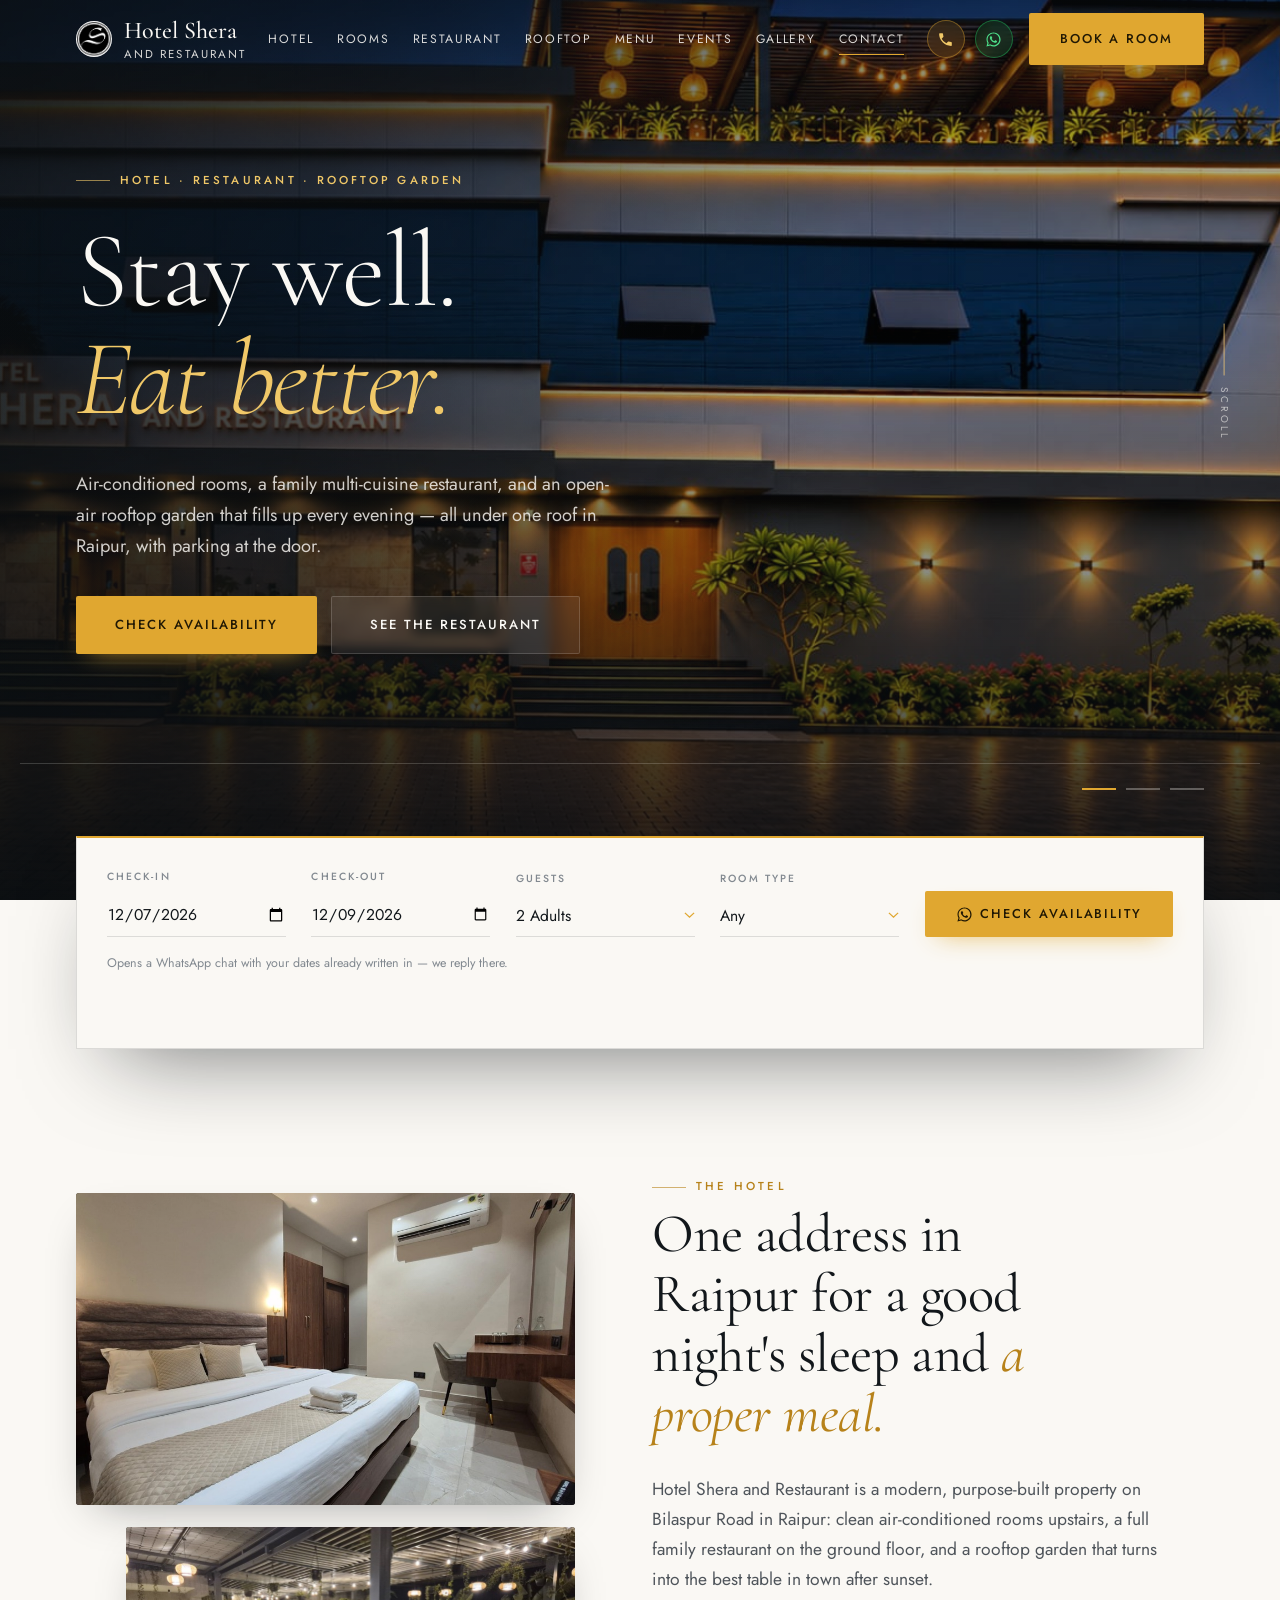
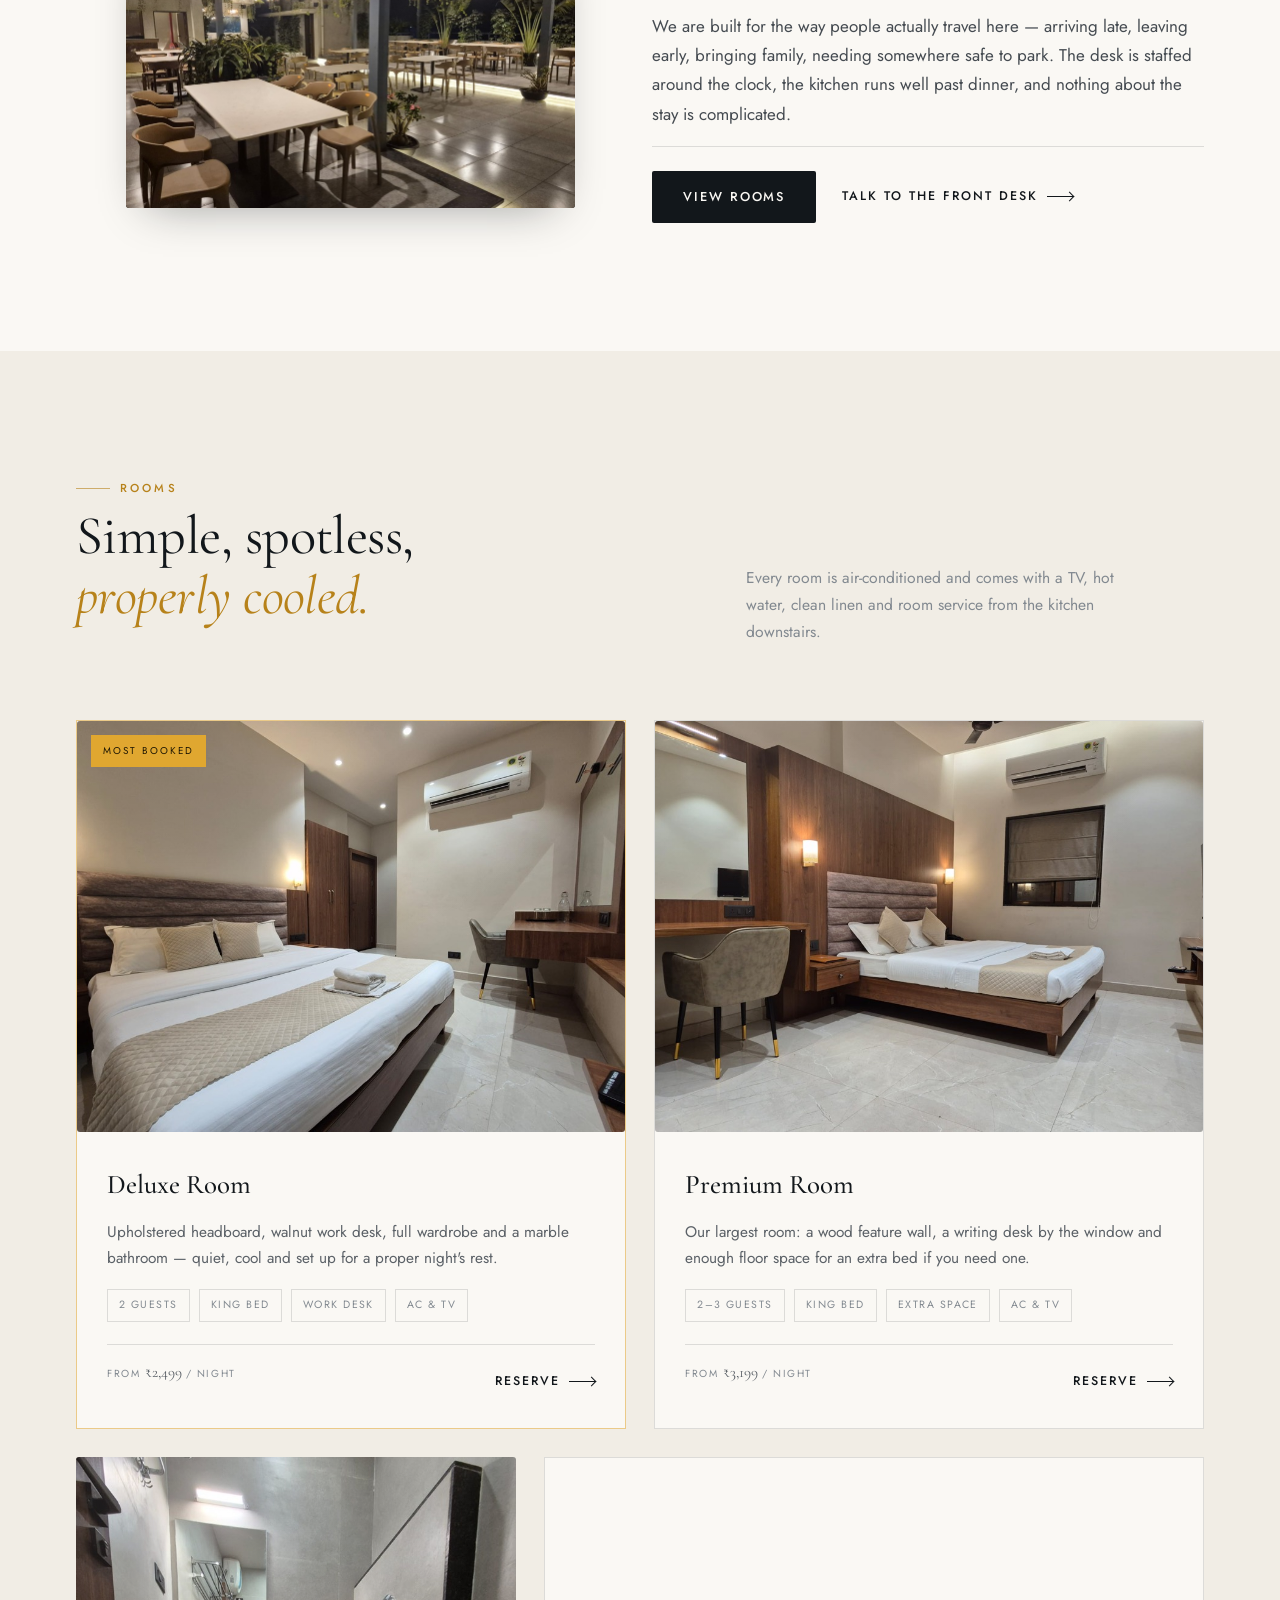
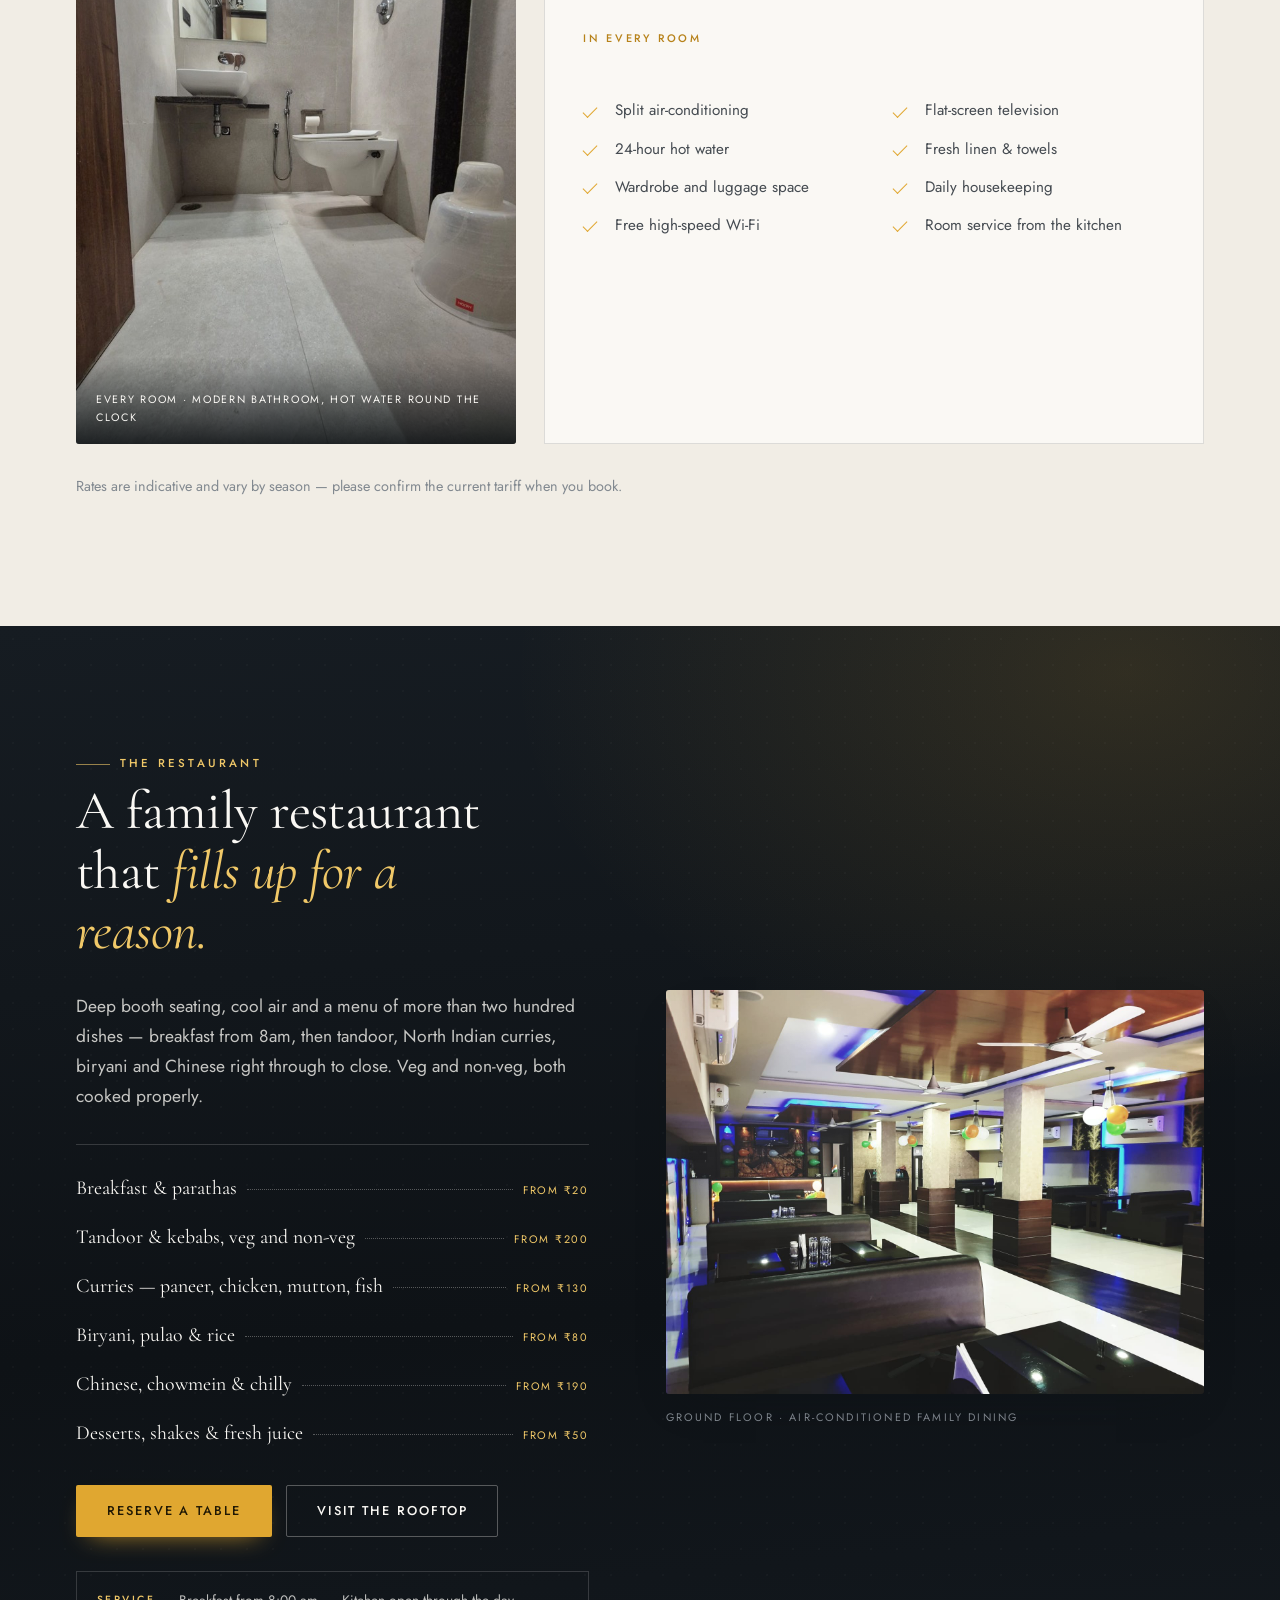
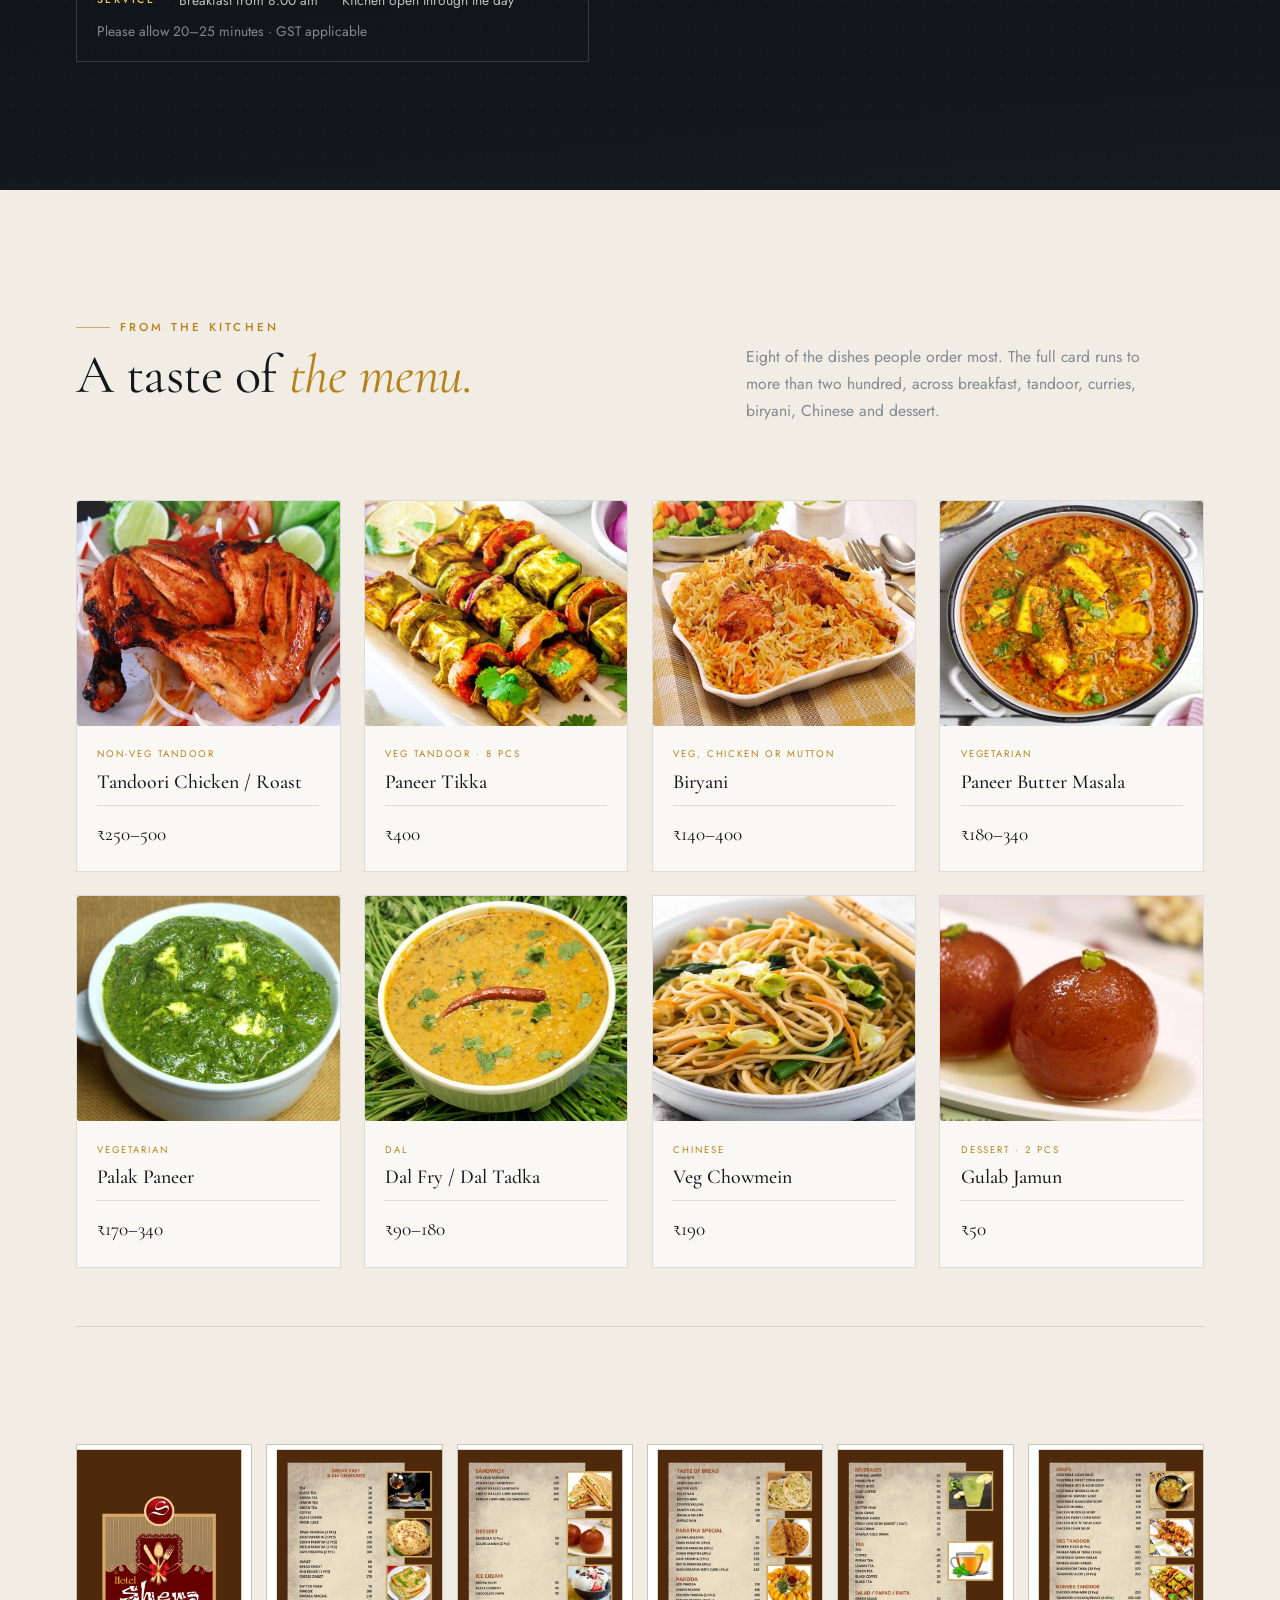
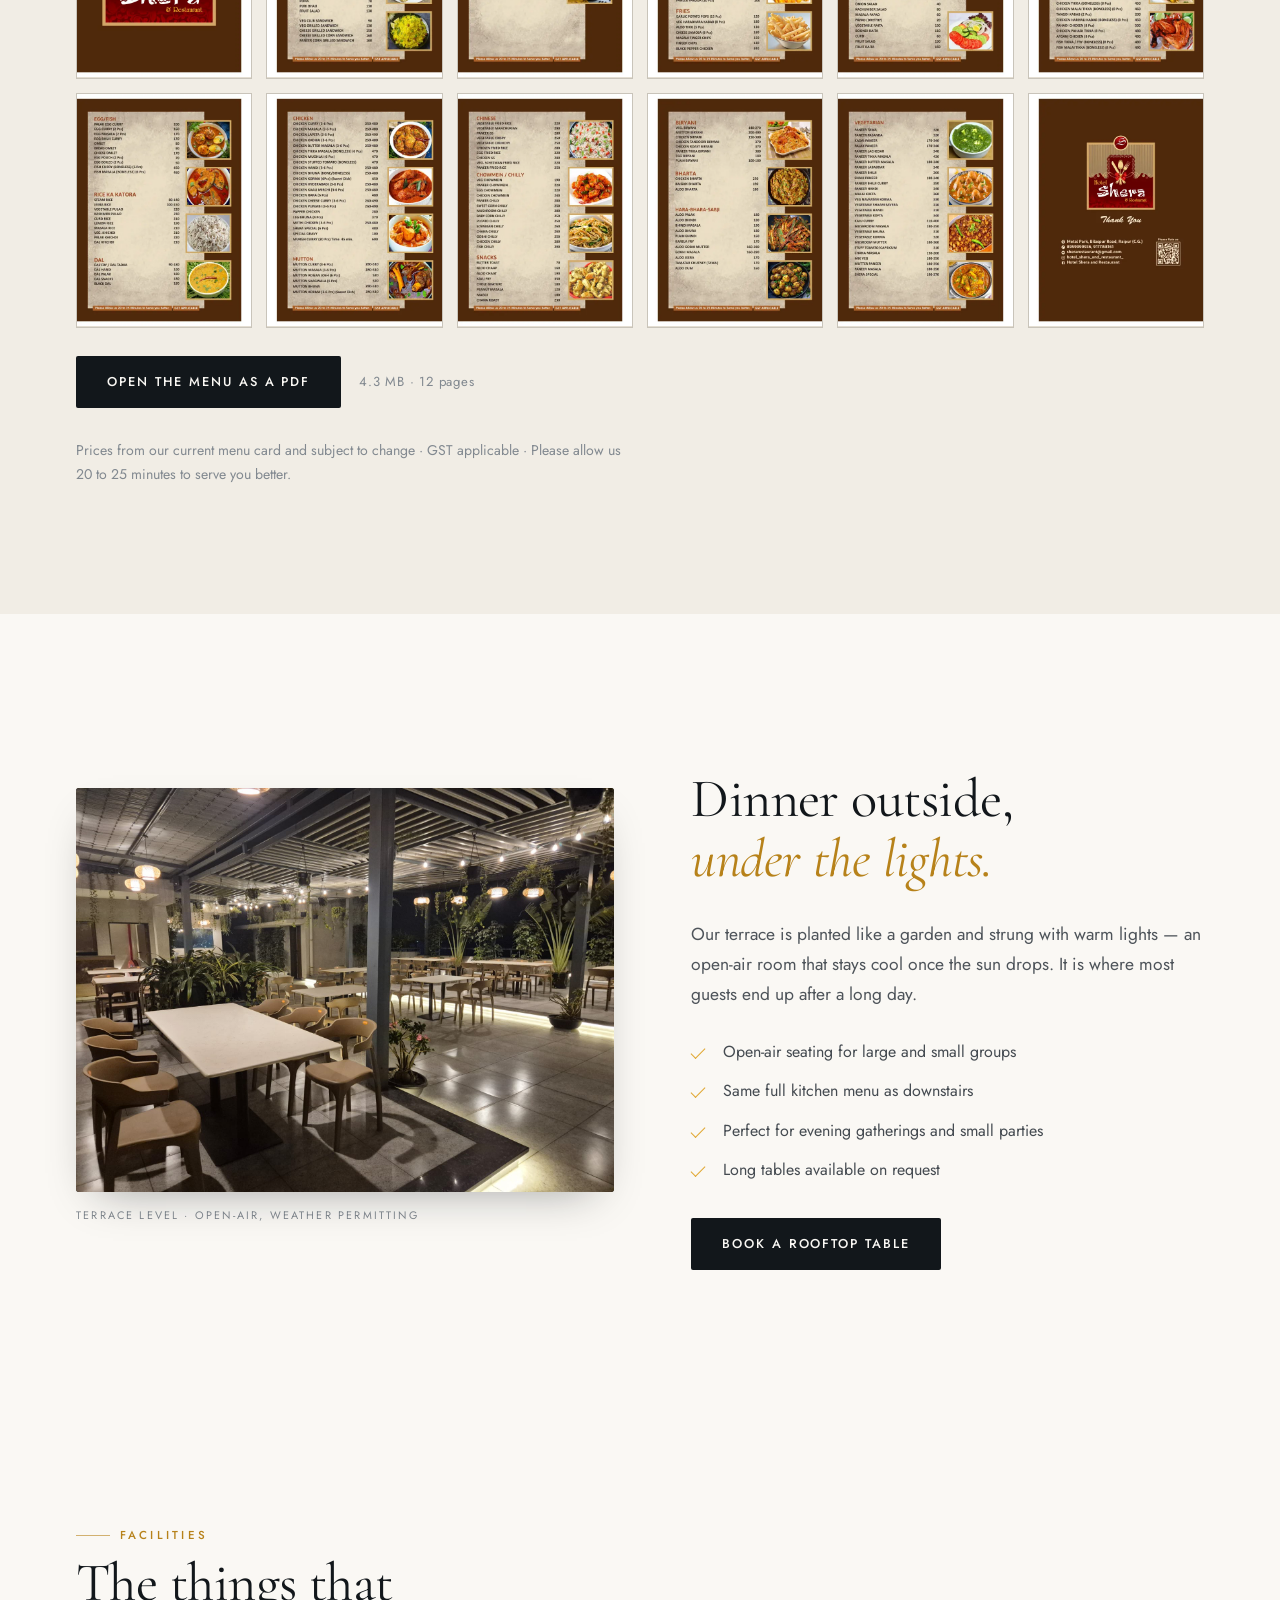
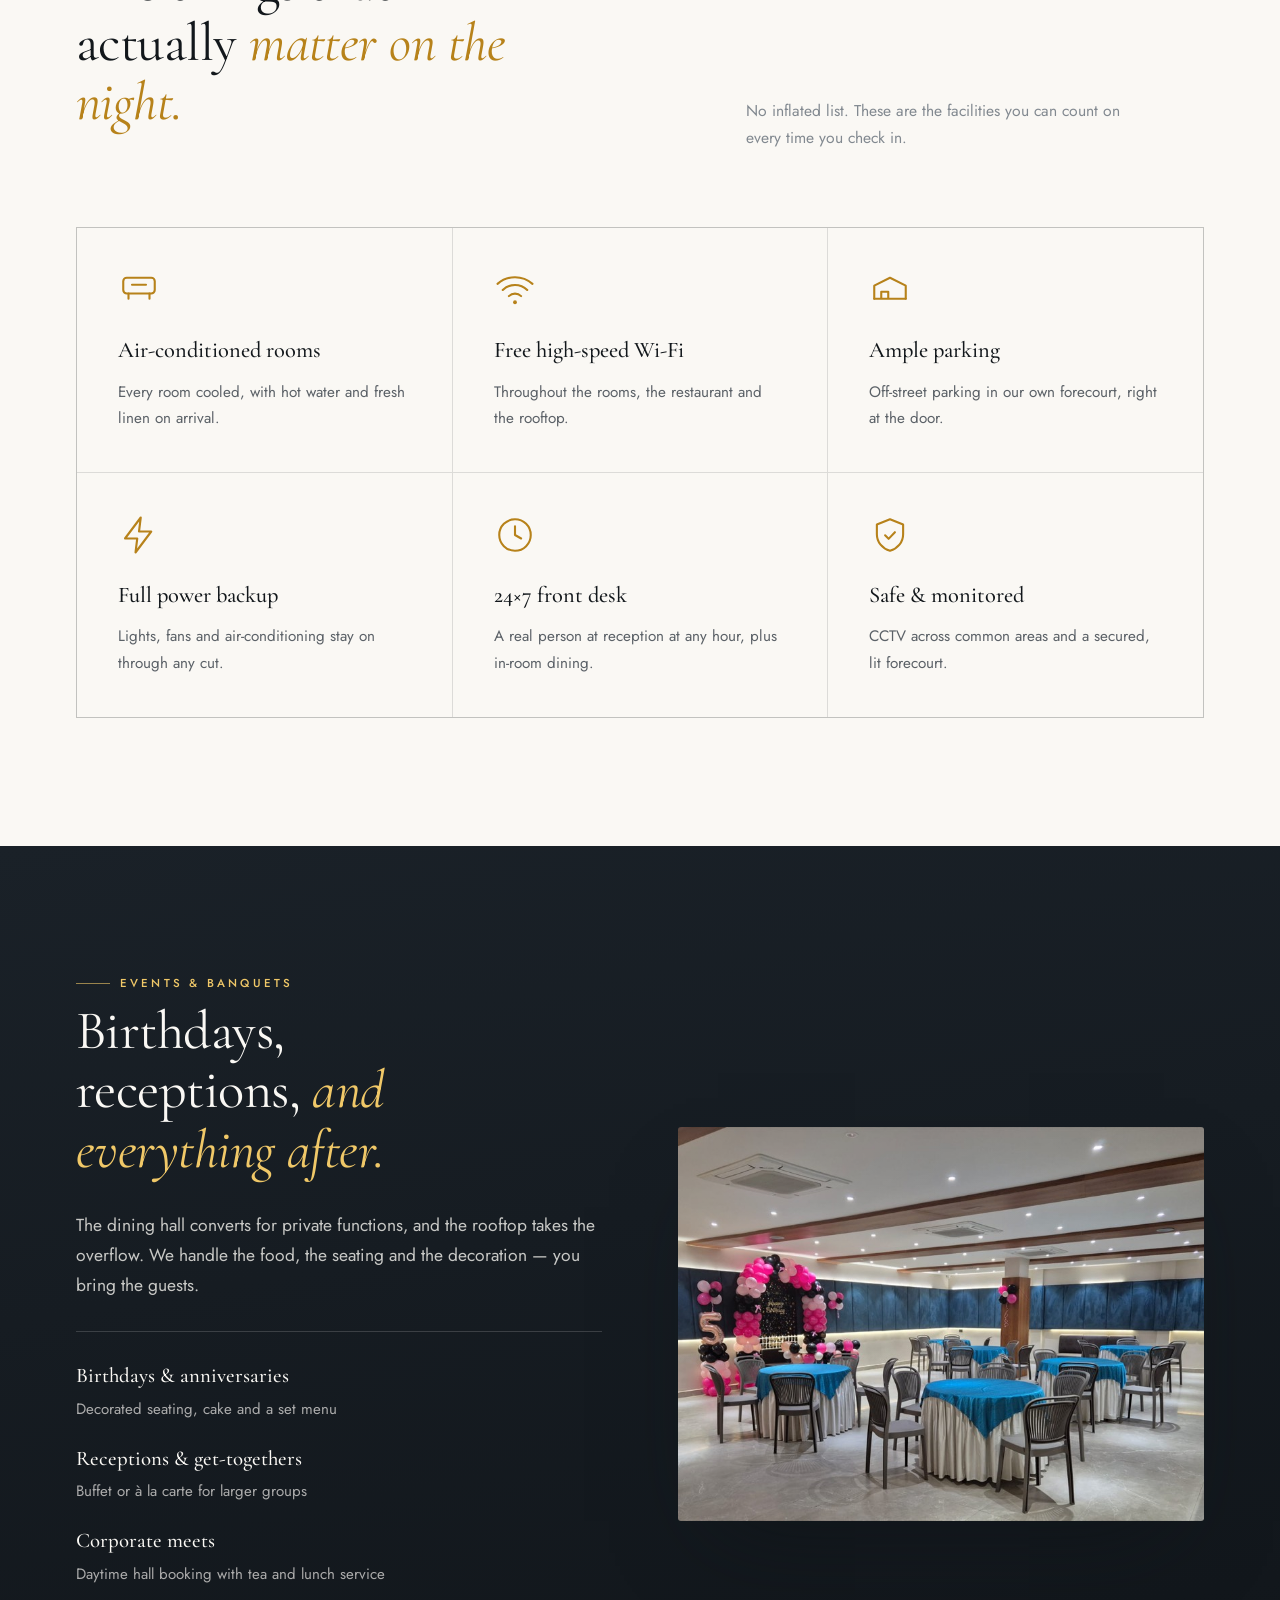
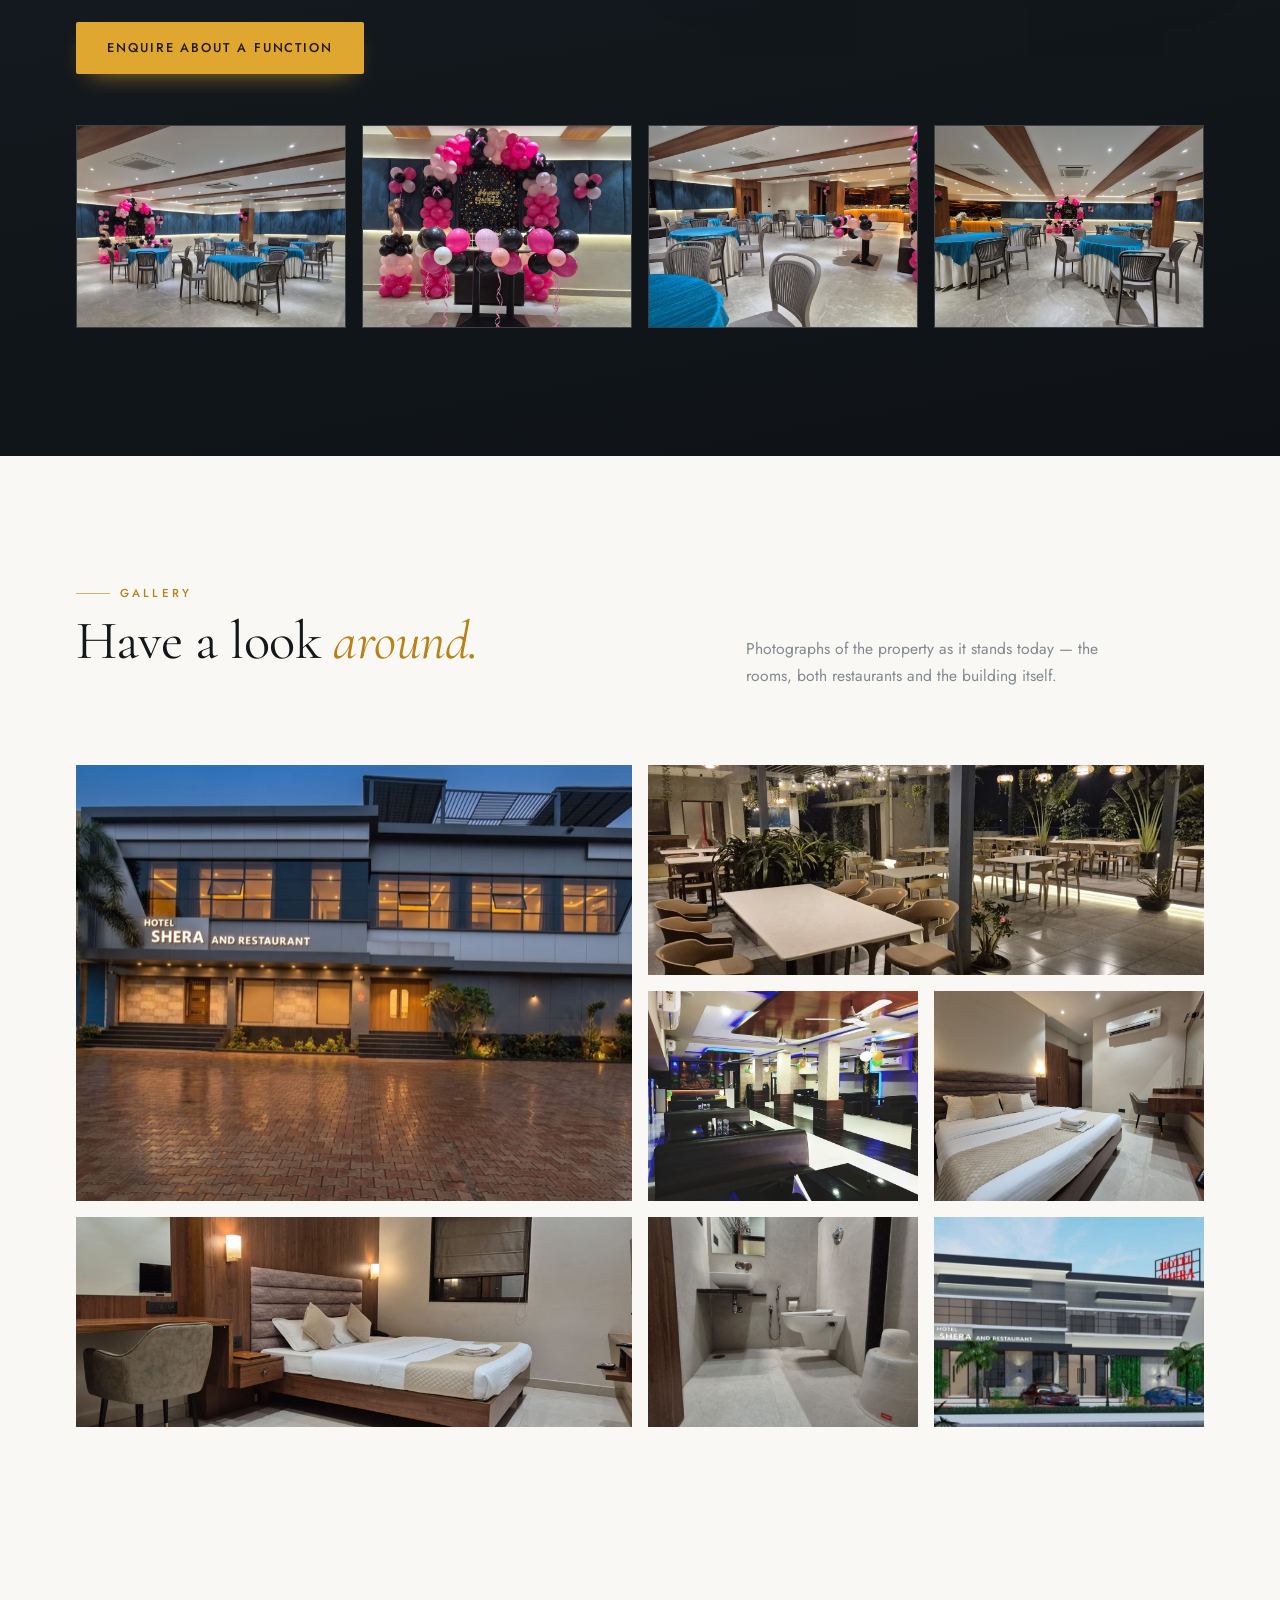
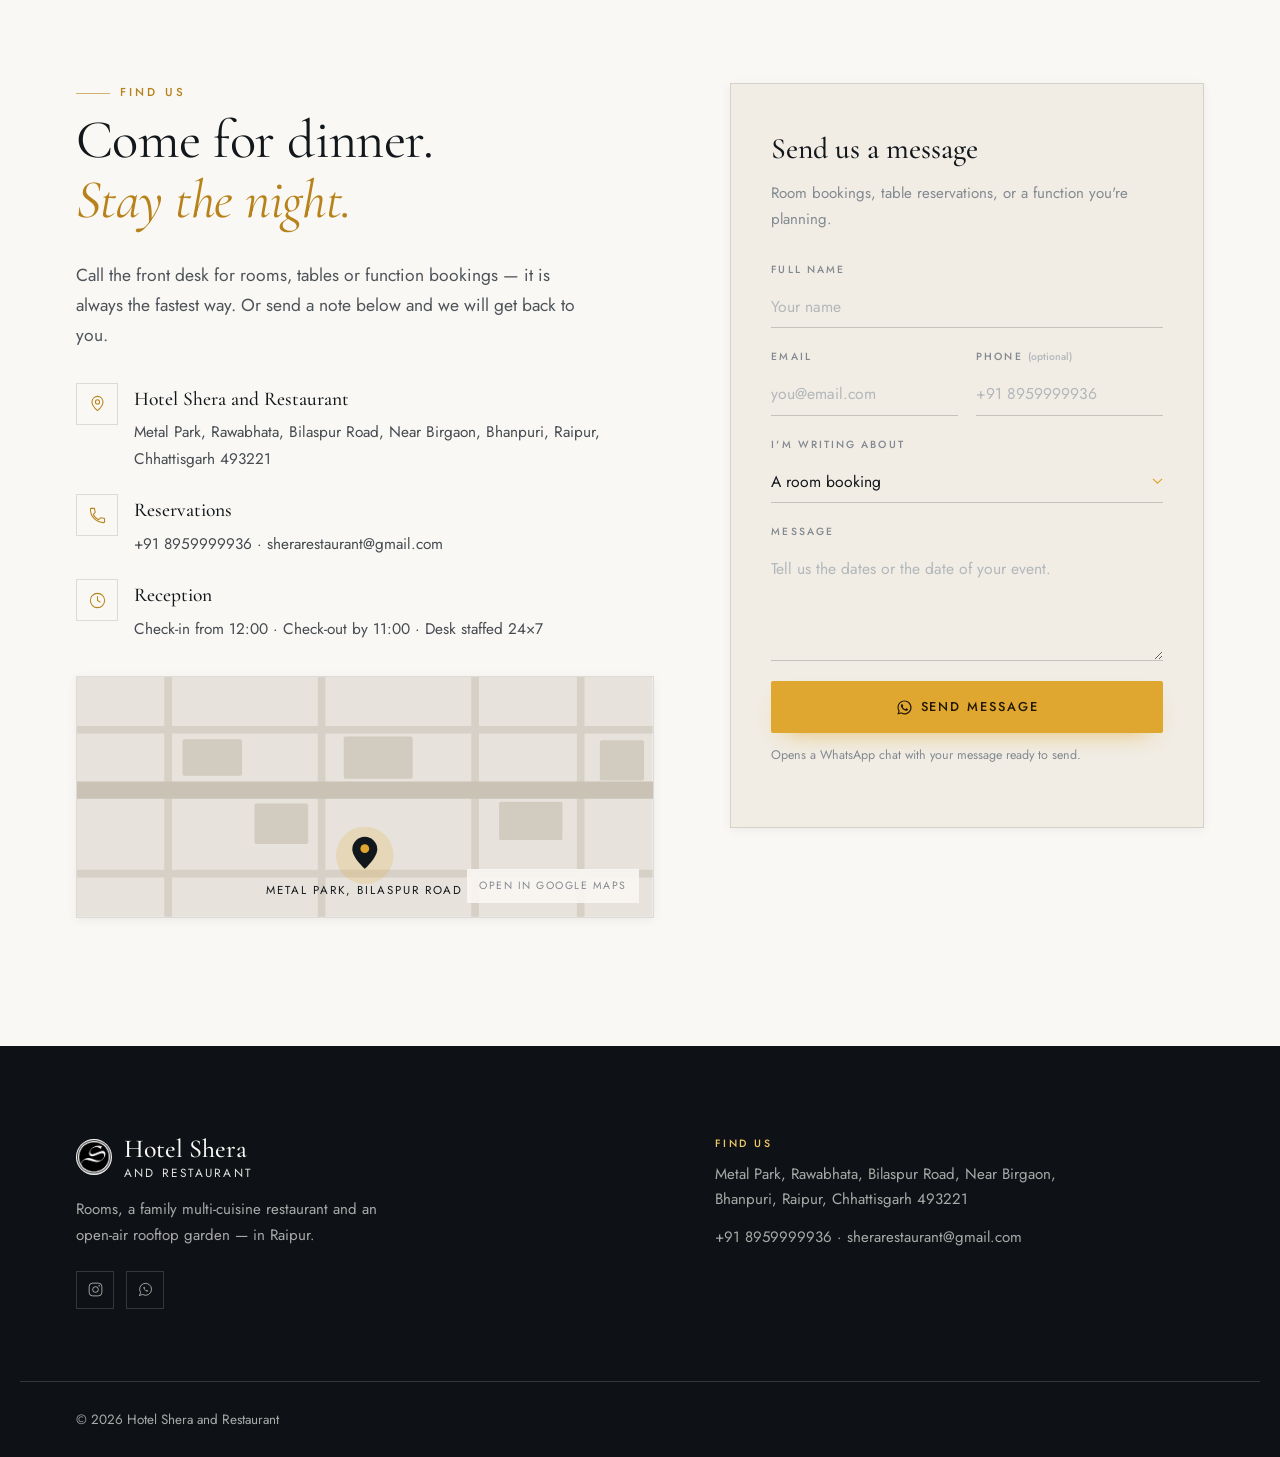
==== commit 772f0378: "Update hero slide image to hotel main latest" ====
--- a/index.html
+++ b/index.html
@@ -5,6 +5,21 @@
   chat='true'>
   </script>
 <head>
+<script async src="https://www.googletagmanager.com/gtm.js?id=GTM-K7X8QBGS"></script>
+<script>
+  window.dataLayer = window.dataLayer || [];
+  function gtag(){dataLayer.push(arguments);}
+  gtag('js', new Date());
+</script>
+<!-- Google tag (gtag.js) -->
+<script async src="https://www.googletagmanager.com/gtag/js?id=AW-751519791"></script>
+<script>
+  window.dataLayer = window.dataLayer || [];
+  function gtag(){dataLayer.push(arguments);}
+  gtag('js', new Date());
+
+  gtag('config', 'AW-751519791');
+</script>
 <meta charset="utf-8">
 <meta name="viewport" content="width=device-width, initial-scale=1">
 <title>Hotel Shera and Restaurant, Raipur — Rooms, Family Restaurant, Biryani &amp; Tandoor</title>
@@ -172,12 +187,12 @@
 <a class="skip-link" href="#main">Skip to content</a>
 
 <div class="loader" id="loader" aria-hidden="true">
-  <div class="loader__mark" style="background: transparent; border: none;">
-    <img src="assets/img/white-logo.jpg.jpeg" alt="Loading..." style="width: 50px; height: 50px; object-fit: cover; border-radius: 50%;">
+  <div class="loader__mark" style="background: transparent; border: none; display: flex; align-items: center; gap: 8px;">
+    <img src="assets/img/white-logo.jpg.jpeg" alt="Logo" style="width: 40px; height: 40px; object-fit: cover; border-radius: 50%;">
+    <span class="loader__word">SHERA</span>
   </div>
   <div class="loader__bar"><i></i></div>
 </div>
-
 <!-- ============ HEADER ============ -->
 <header class="nav" id="nav">
   <div class="nav__inner">
@@ -220,7 +235,7 @@
 <!-- ============ HERO ============ -->
 <section class="hero" id="hero">
   <div class="hero__slides" aria-hidden="true">
-    <div class="hero__slide is-active" data-img="assets/img/exterior.jpg" style="--g:linear-gradient(150deg,#243244,#0f1520);background-position:85% 55%"></div>
+    <div class="hero__slide is-active" data-img="assets/img/hotel-main-latest.jpeg" style="--g:linear-gradient(150deg,#243244,#0f1520);background-position:85% 55%"></div>
     <div class="hero__slide" data-img="assets/img/rooftop-garden.jpg" style="--g:linear-gradient(150deg,#2a2b26,#131412)"></div>
     <div class="hero__slide" data-img="assets/img/restaurant-indoor.jpg" style="--g:linear-gradient(150deg,#232a33,#101317)"></div>
   </div>
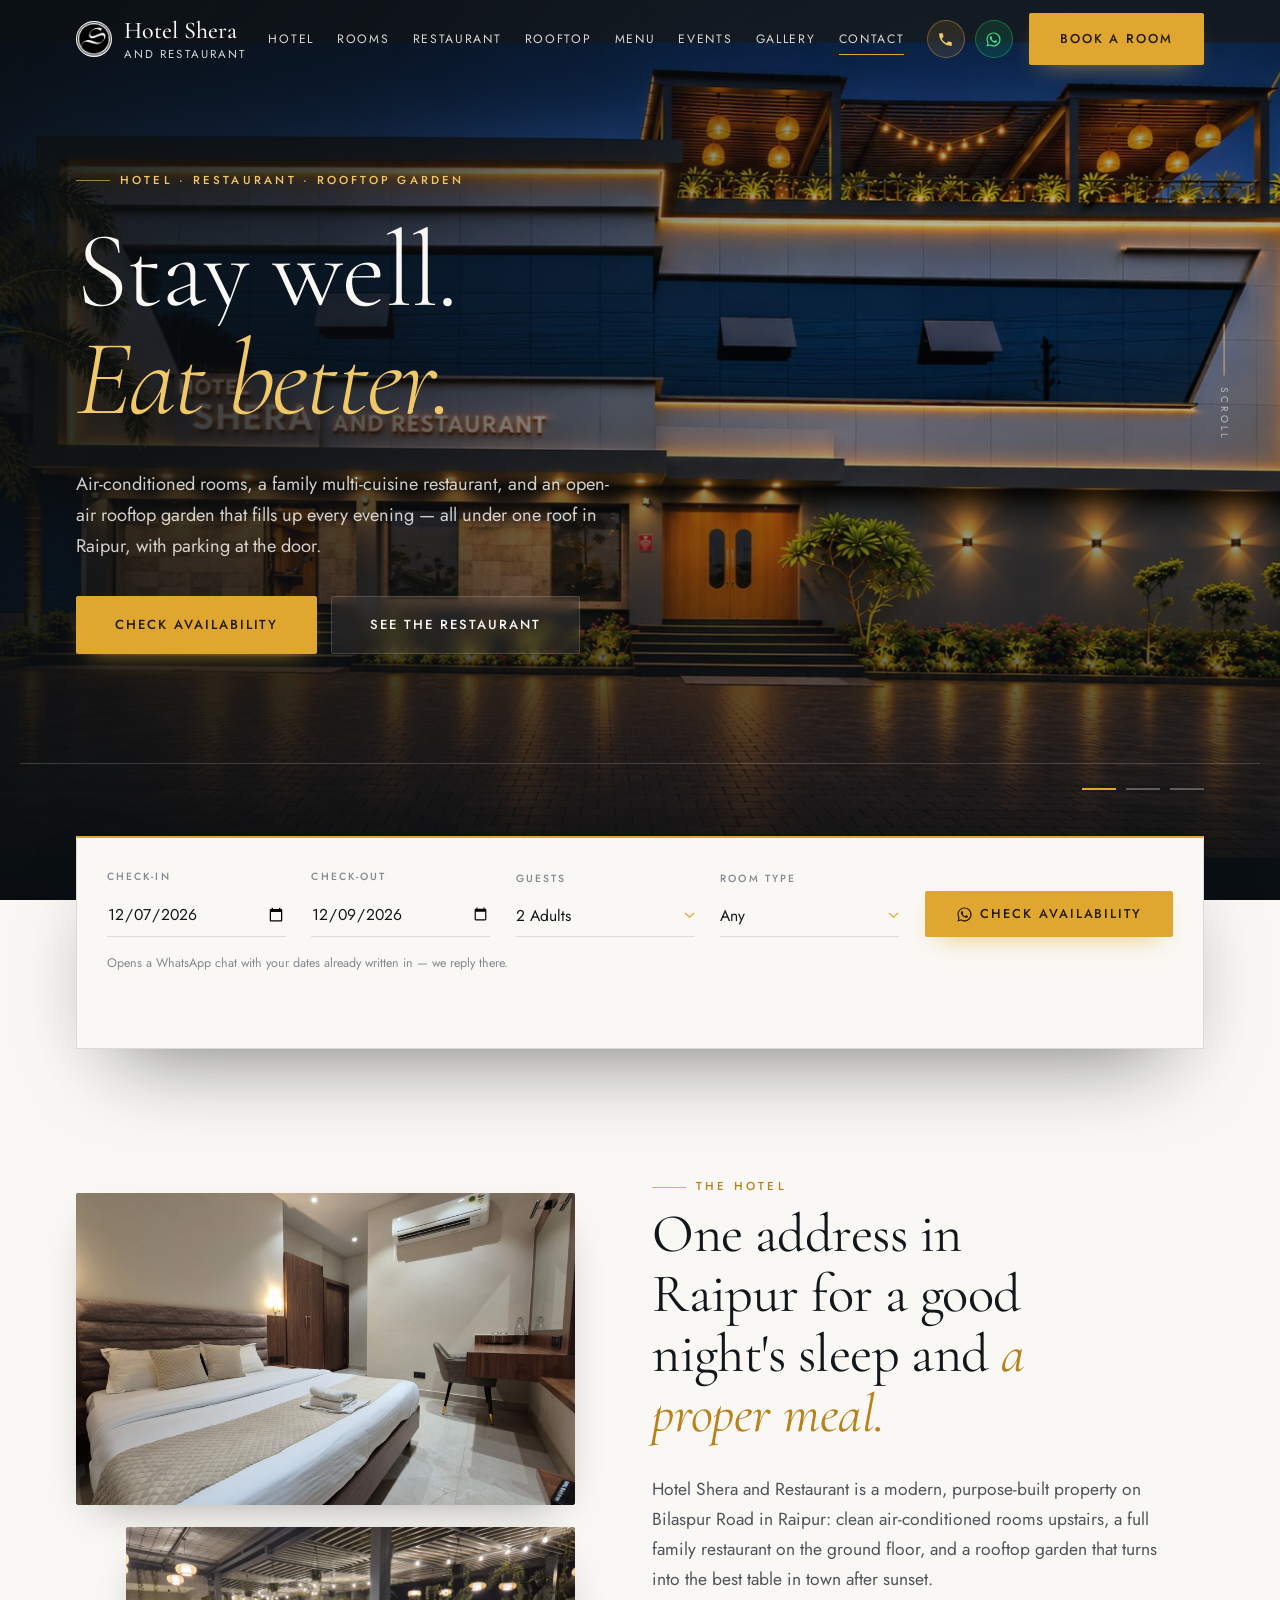
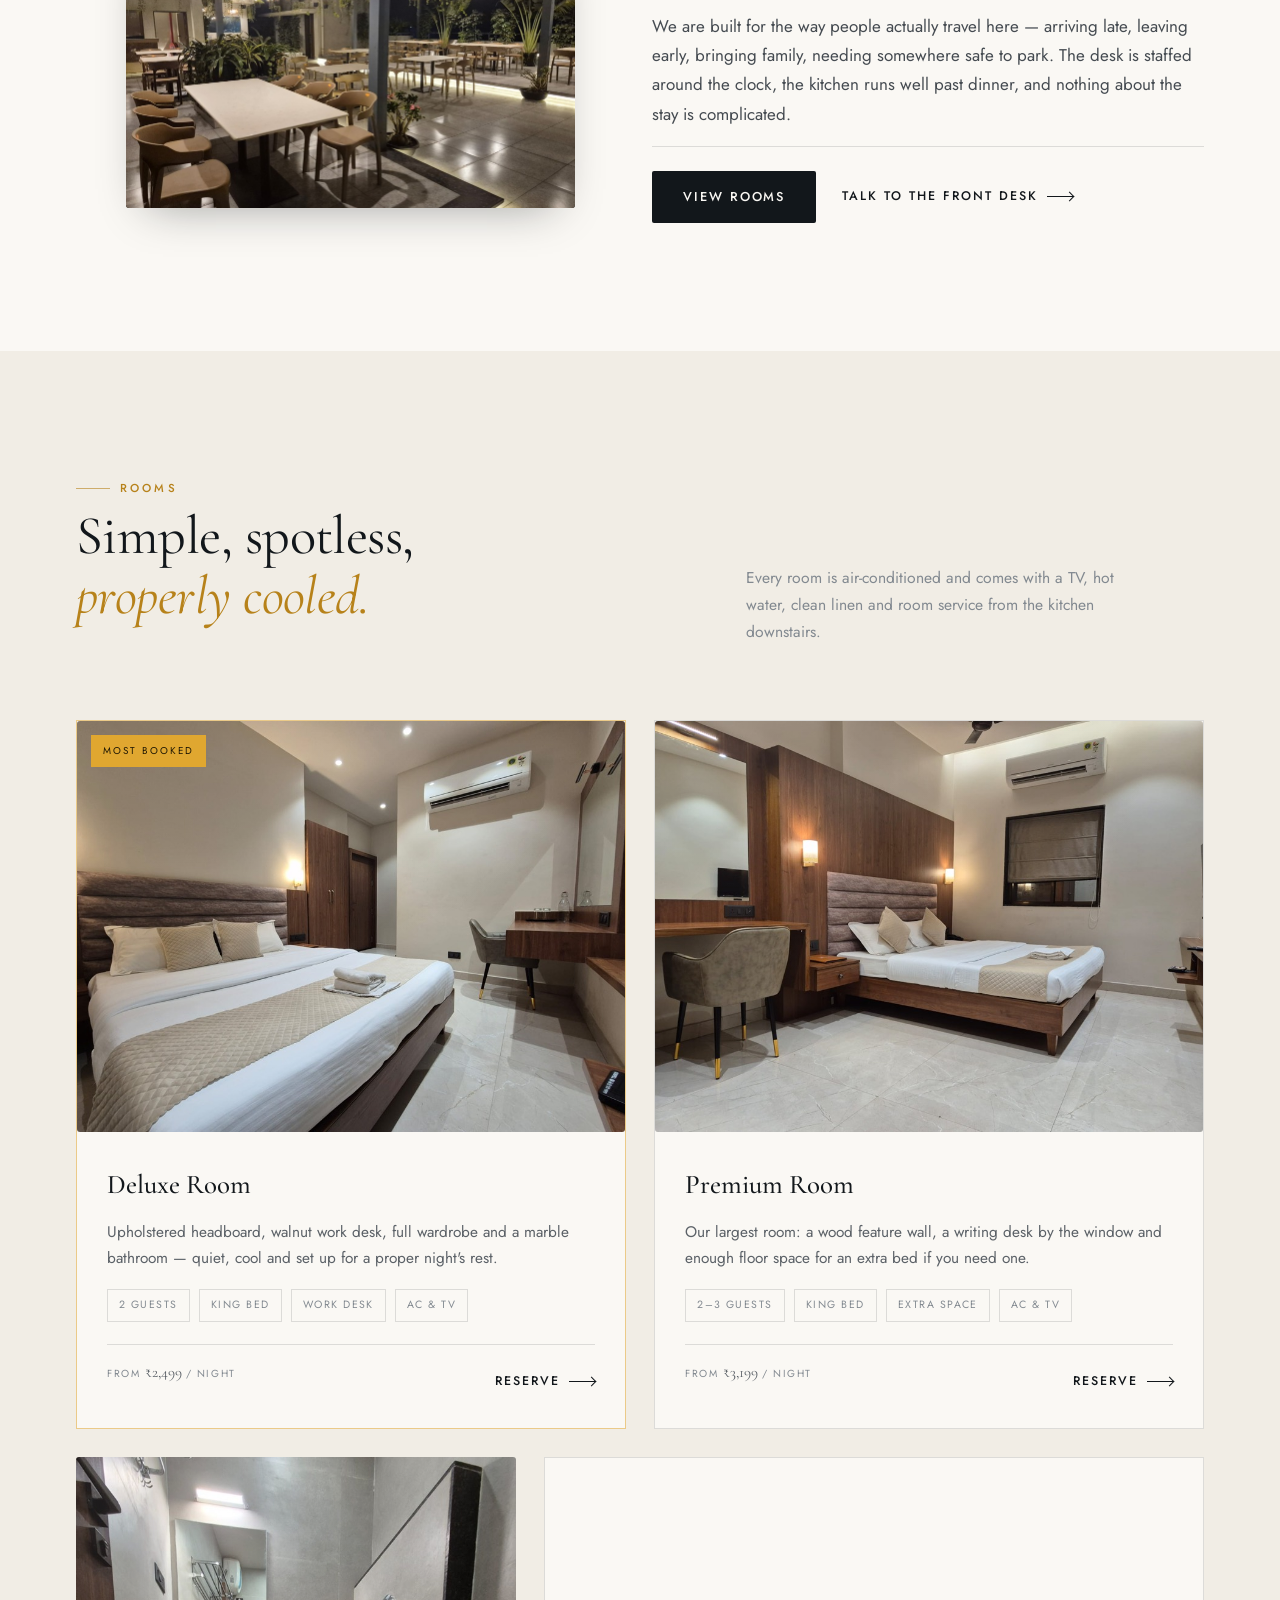
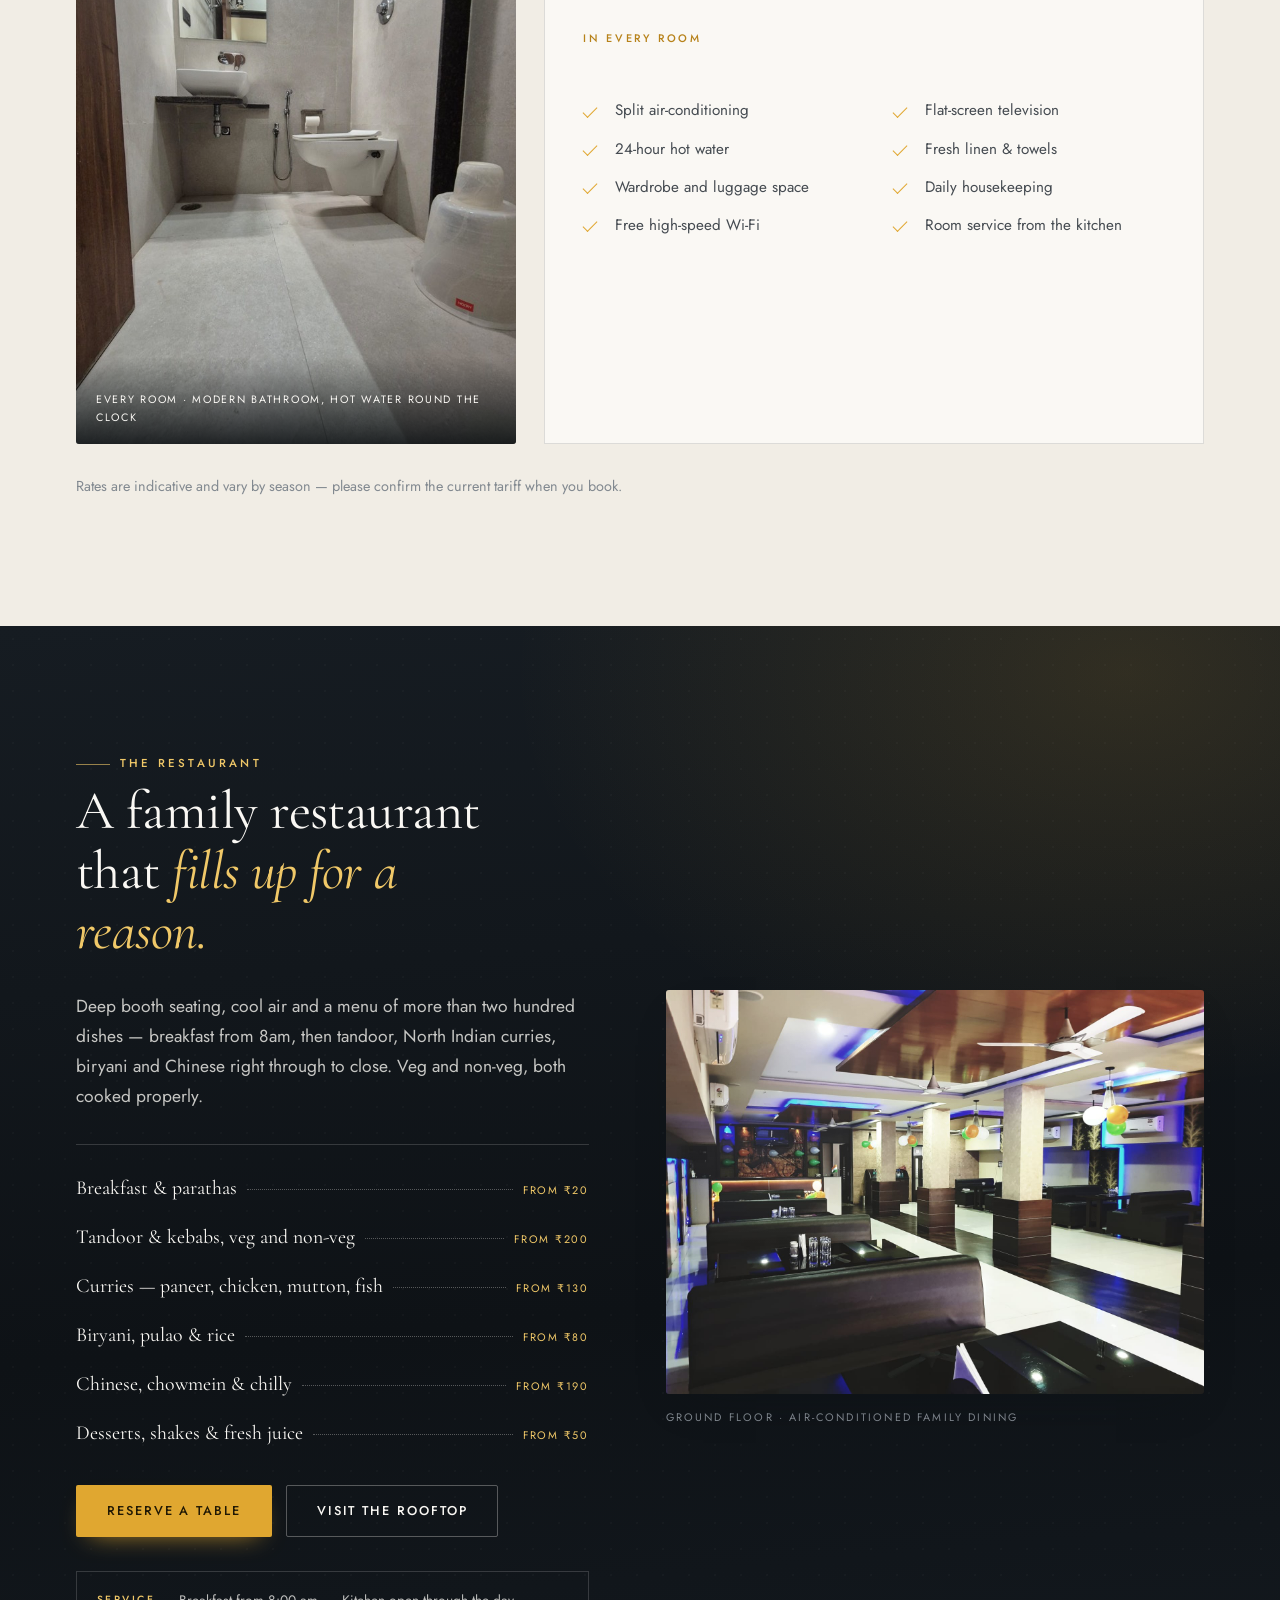
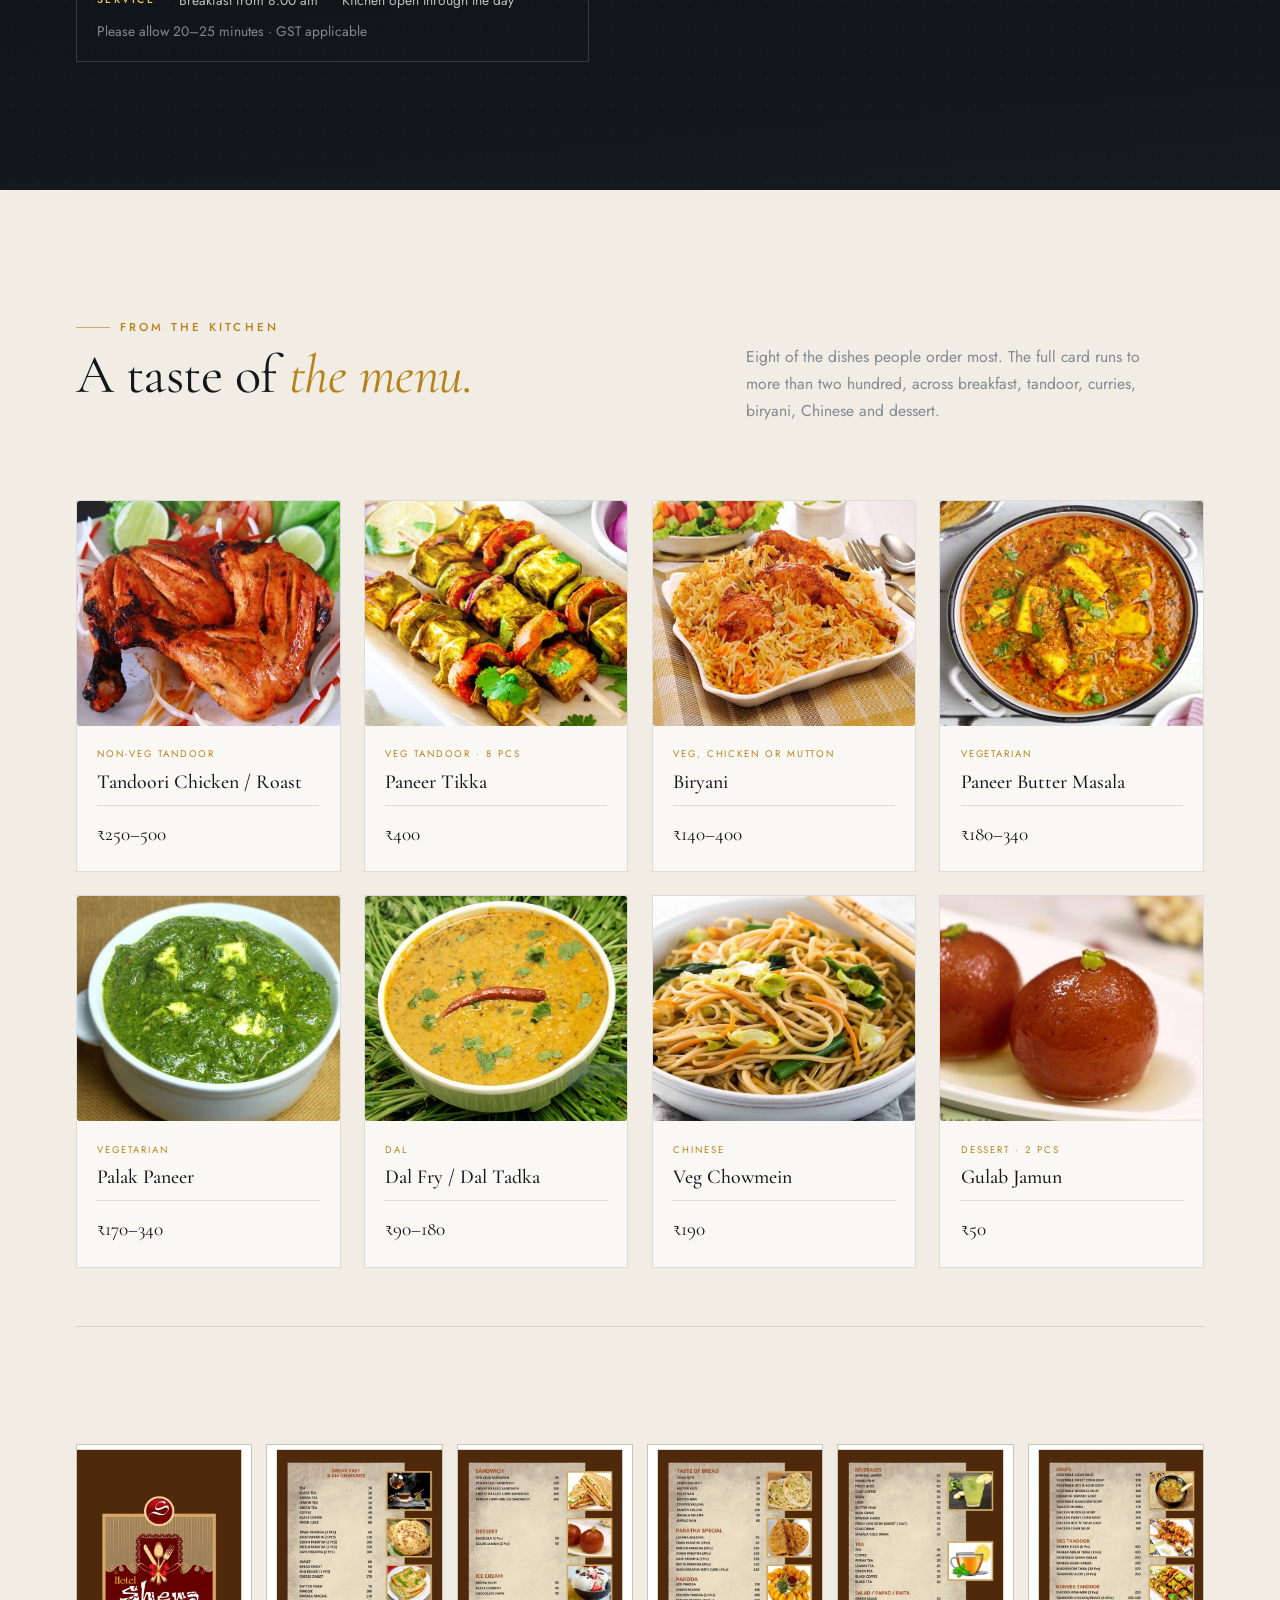
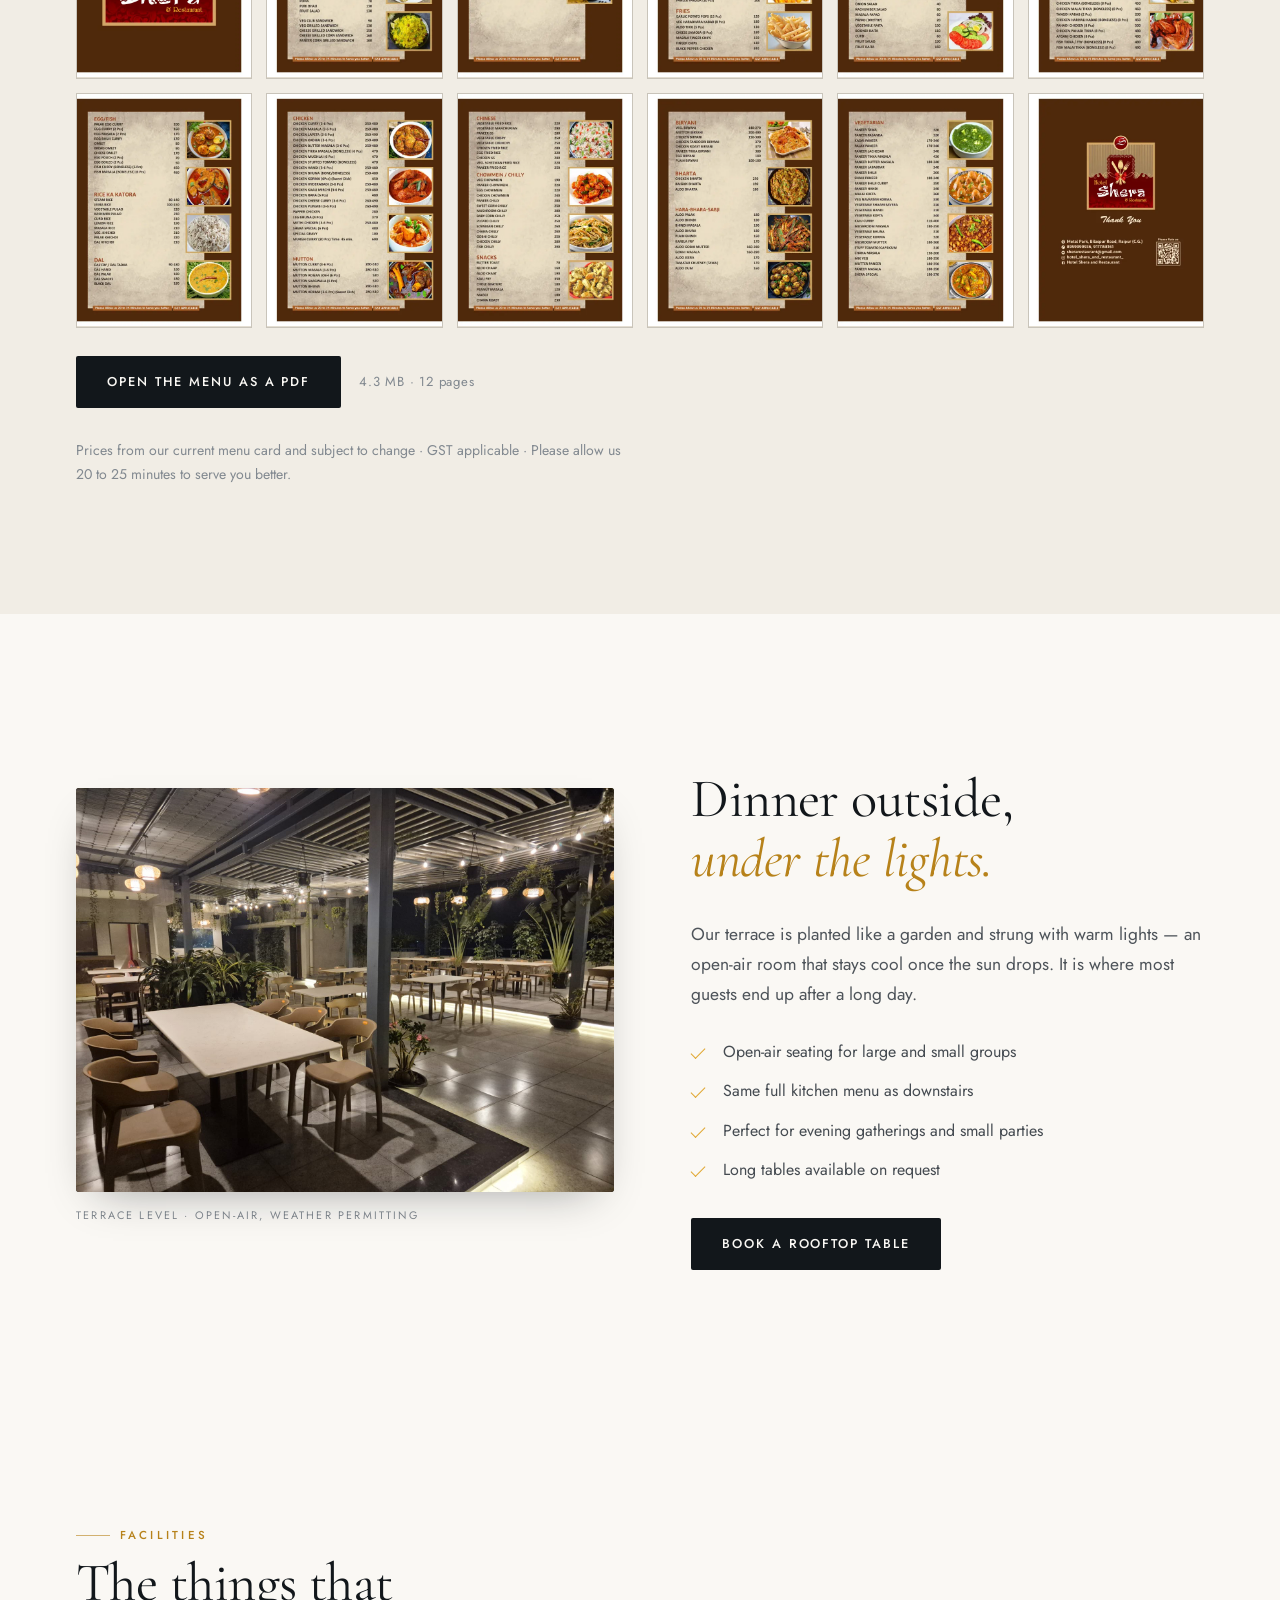
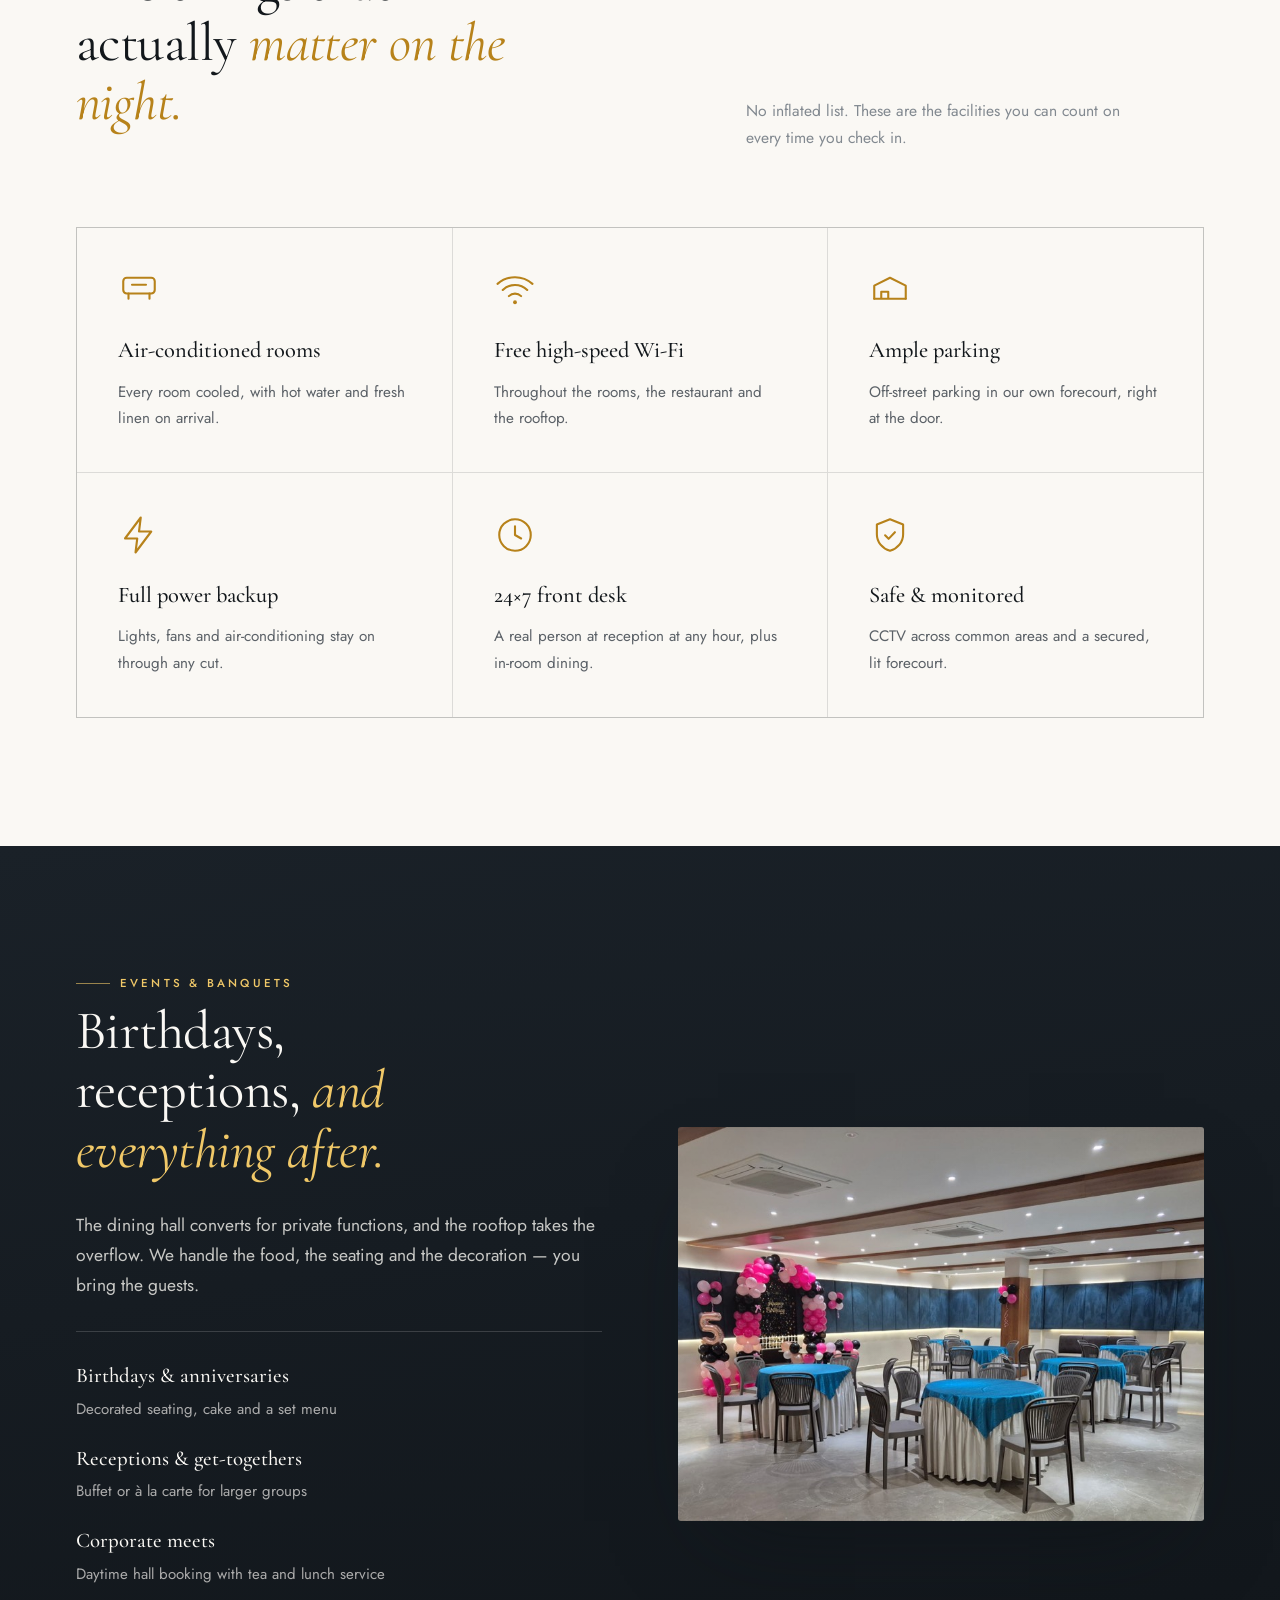
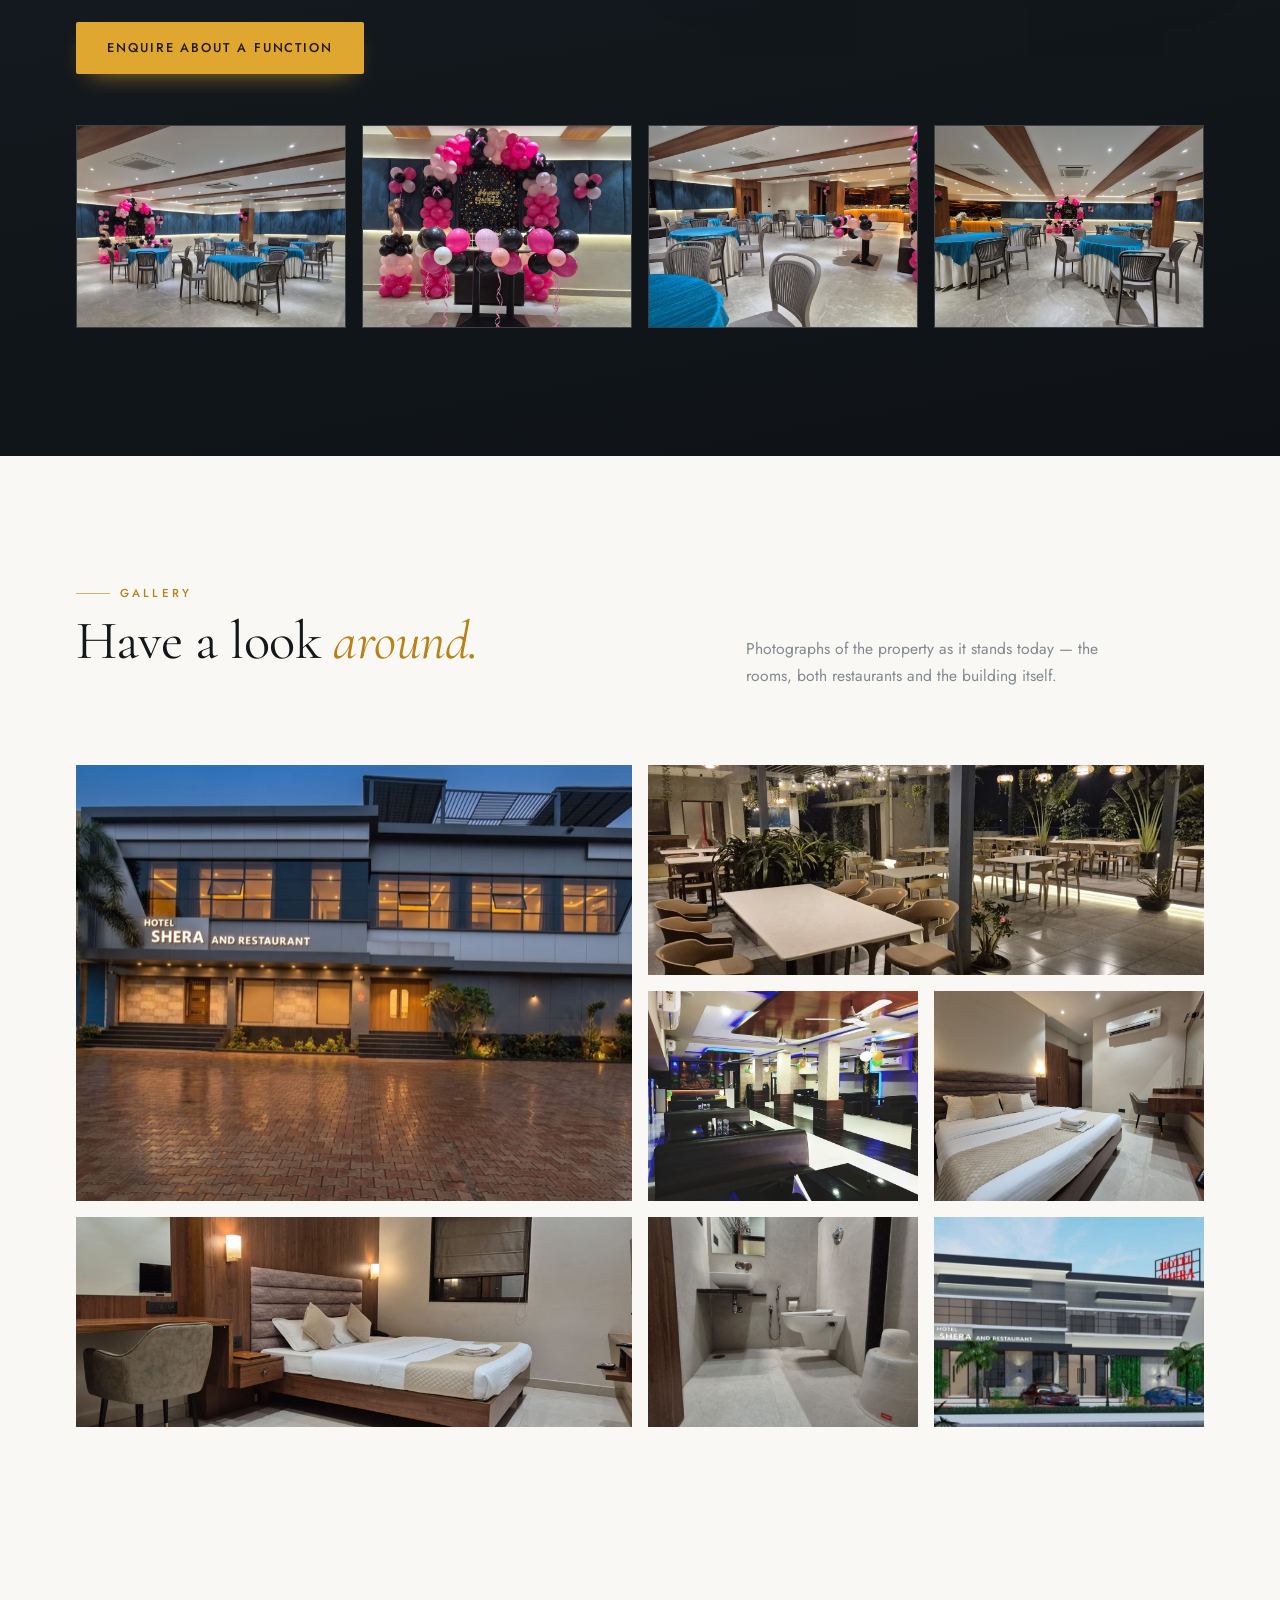
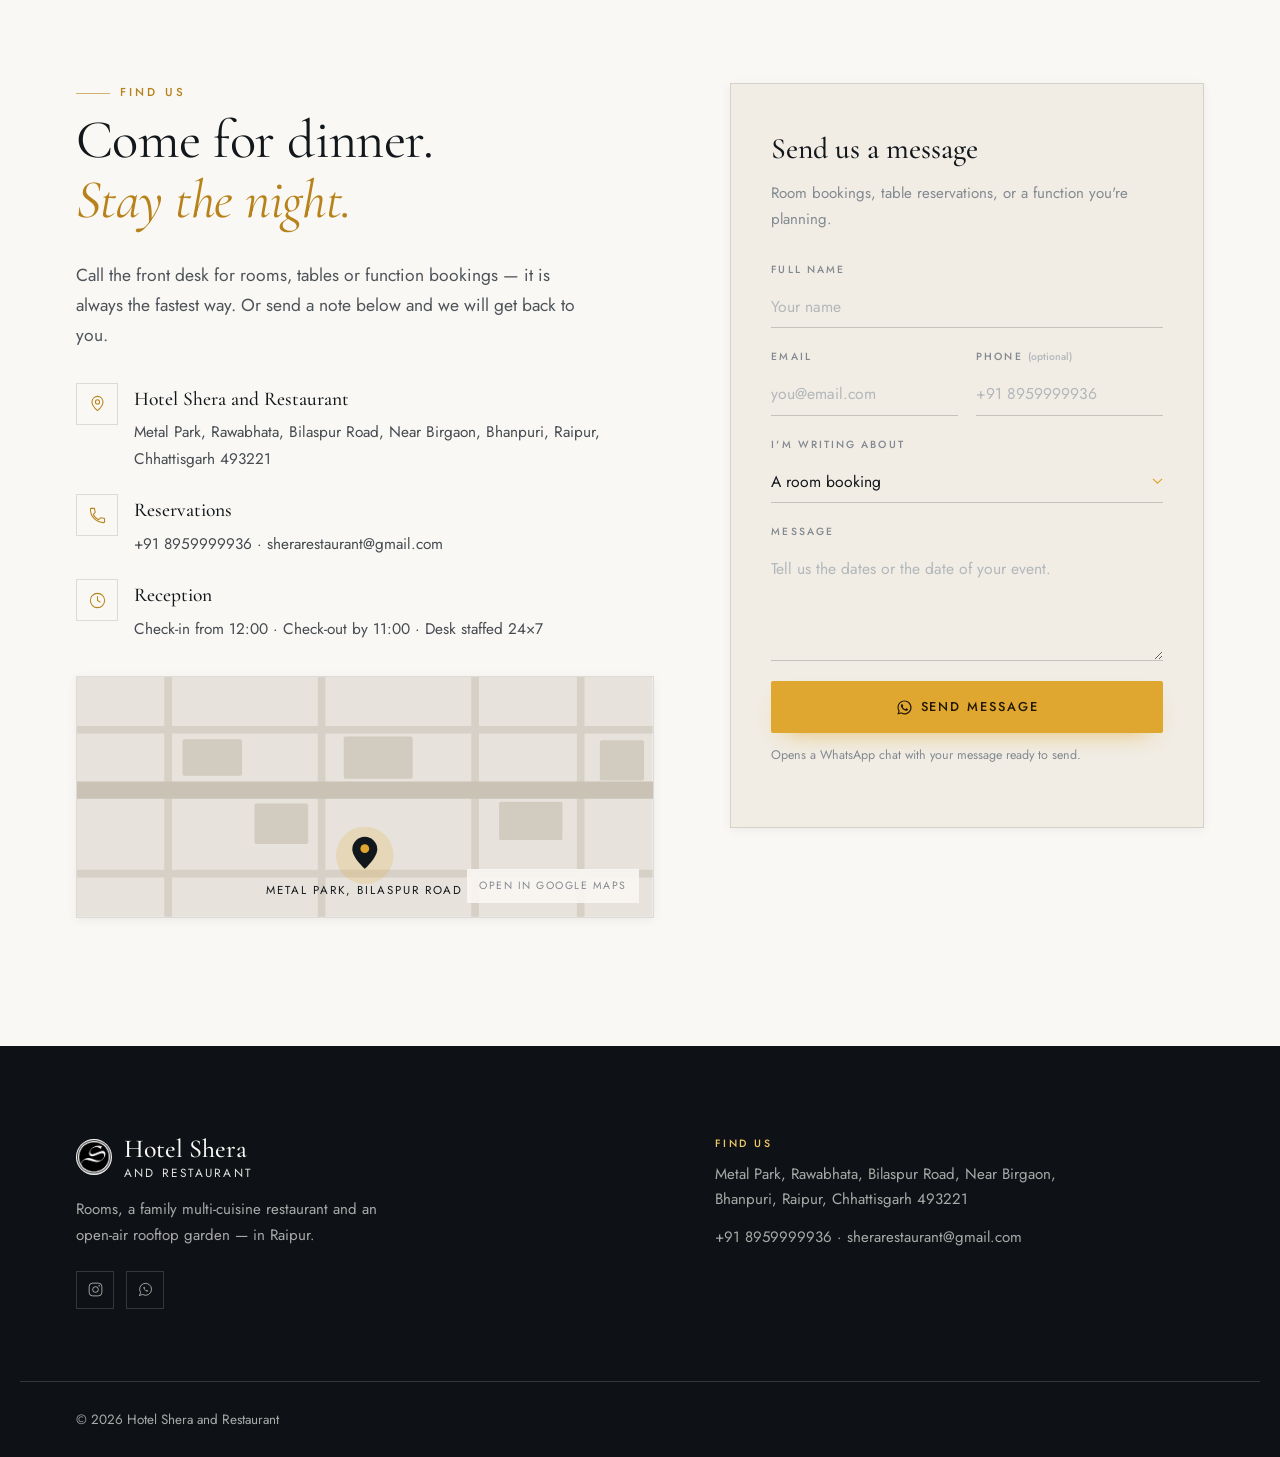
==== commit e05800fb: "Improve hero slide background styles Updated the hero slide styles for better image display." ====
--- a/index.html
+++ b/index.html
@@ -235,7 +235,7 @@
 <!-- ============ HERO ============ -->
 <section class="hero" id="hero">
   <div class="hero__slides" aria-hidden="true">
-    <div class="hero__slide is-active" data-img="assets/img/hotel-main-latest.jpeg" style="--g:linear-gradient(150deg,#243244,#0f1520);background-position:85% 55%"></div>
+    <div class="hero__slide is-active" data-img="assets/img/hotel-main-latest.jpeg" style="--g:linear-gradient(150deg,#243244,#0f1520);background-size:contain;background-repeat:no-repeat;background-position:center;background-color:#0f1520"></div>
     <div class="hero__slide" data-img="assets/img/rooftop-garden.jpg" style="--g:linear-gradient(150deg,#2a2b26,#131412)"></div>
     <div class="hero__slide" data-img="assets/img/restaurant-indoor.jpg" style="--g:linear-gradient(150deg,#232a33,#101317)"></div>
   </div>
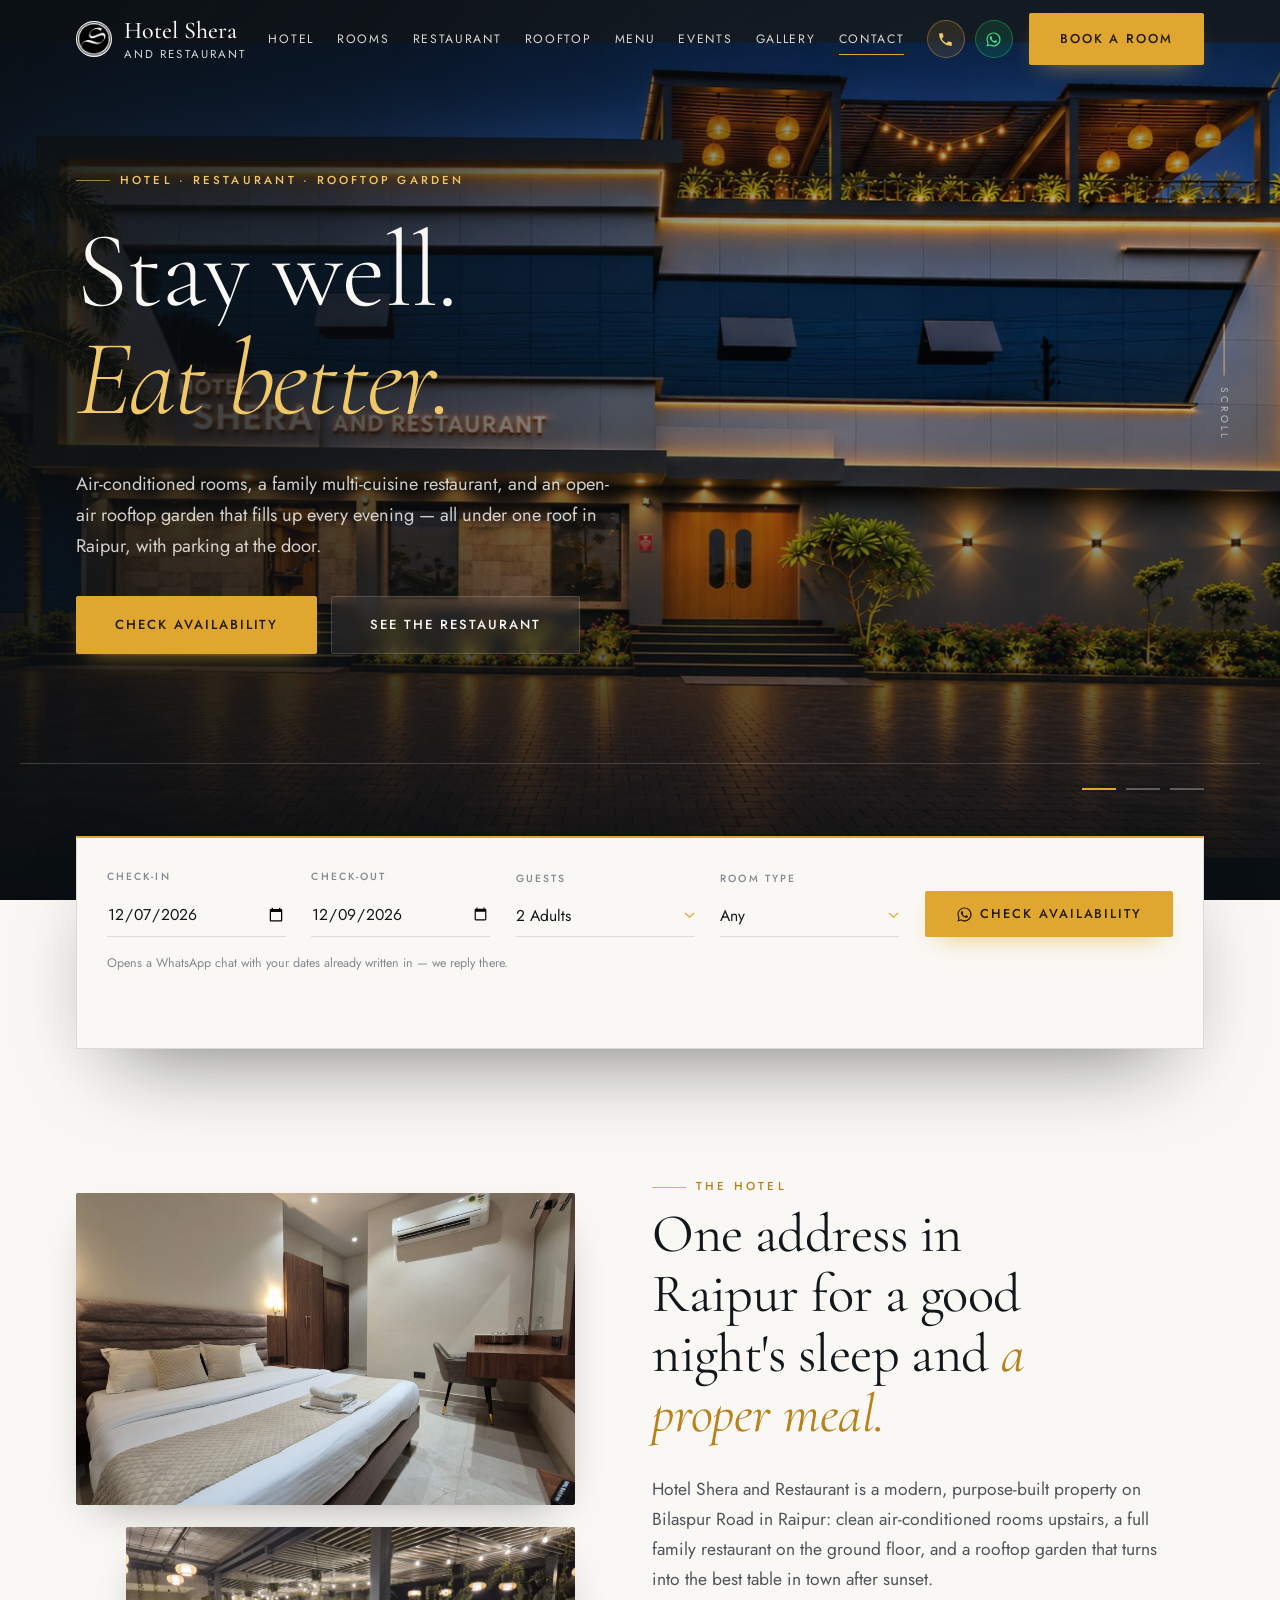
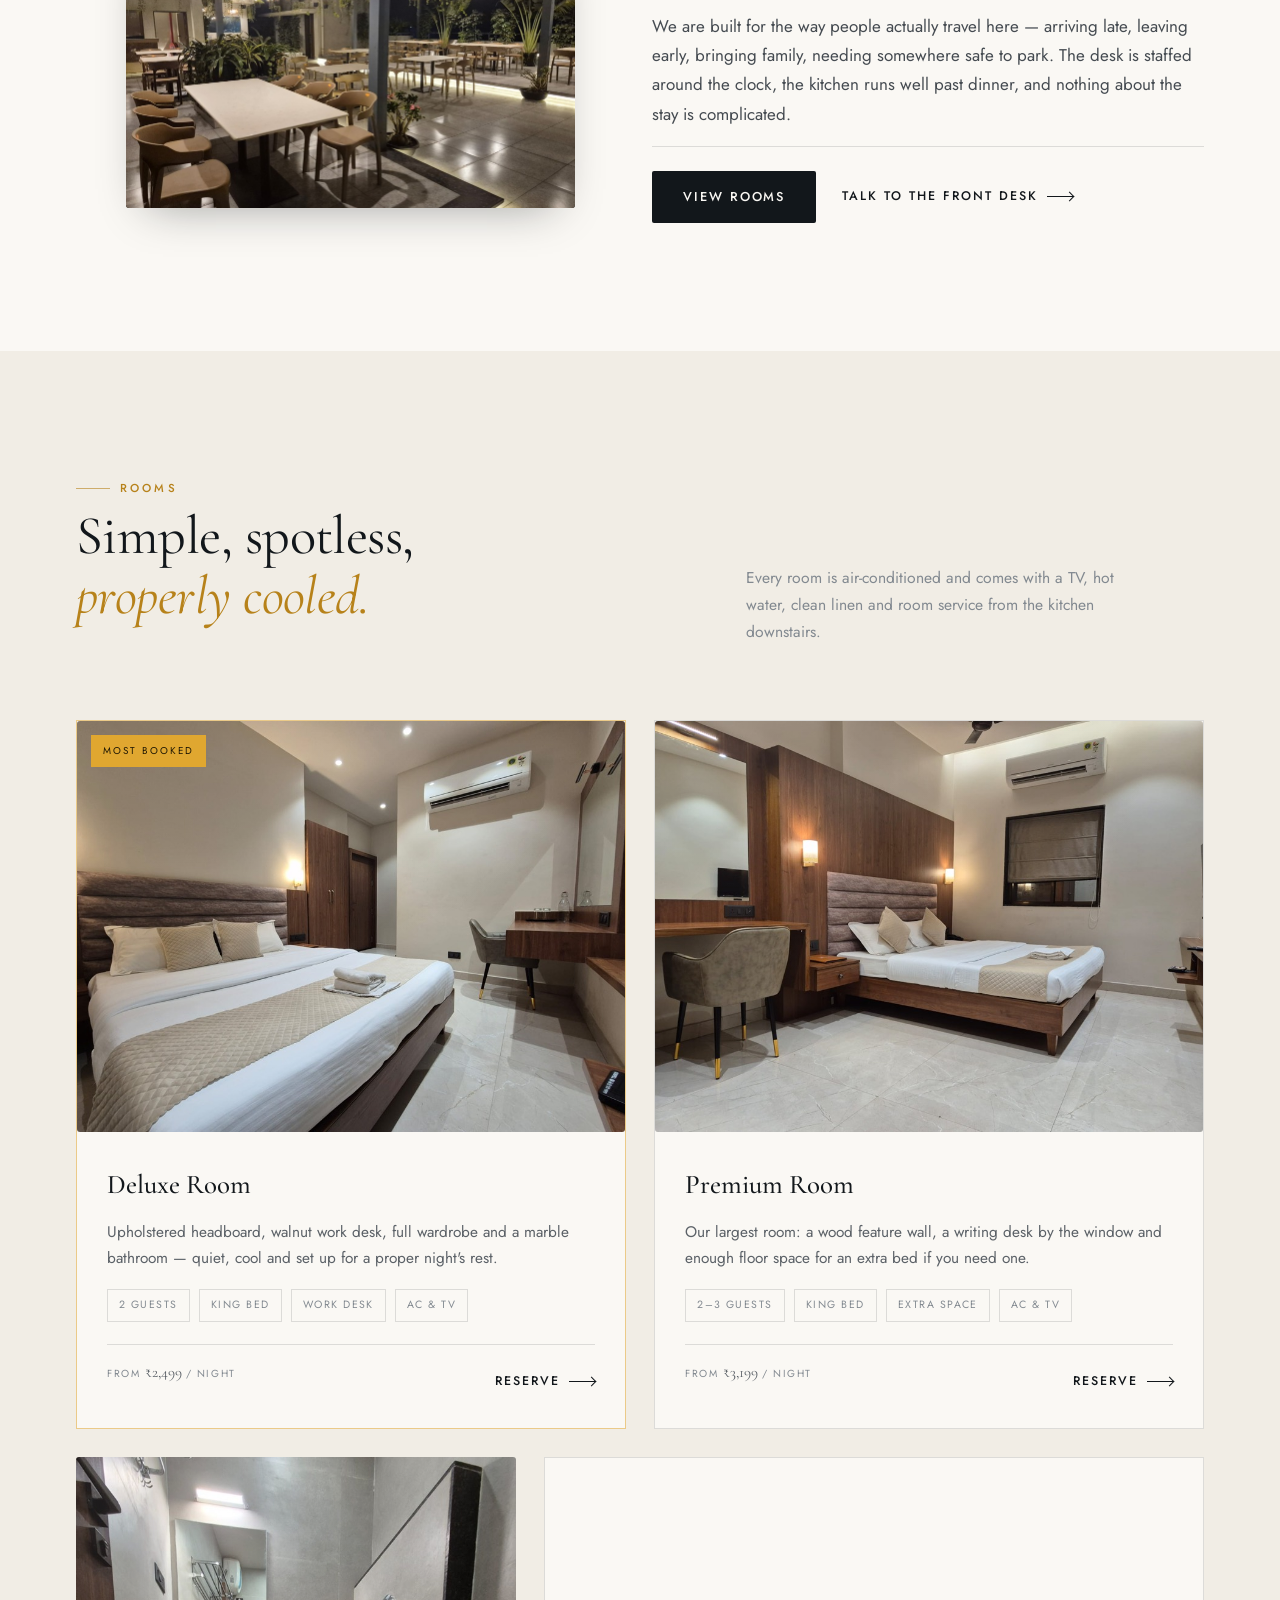
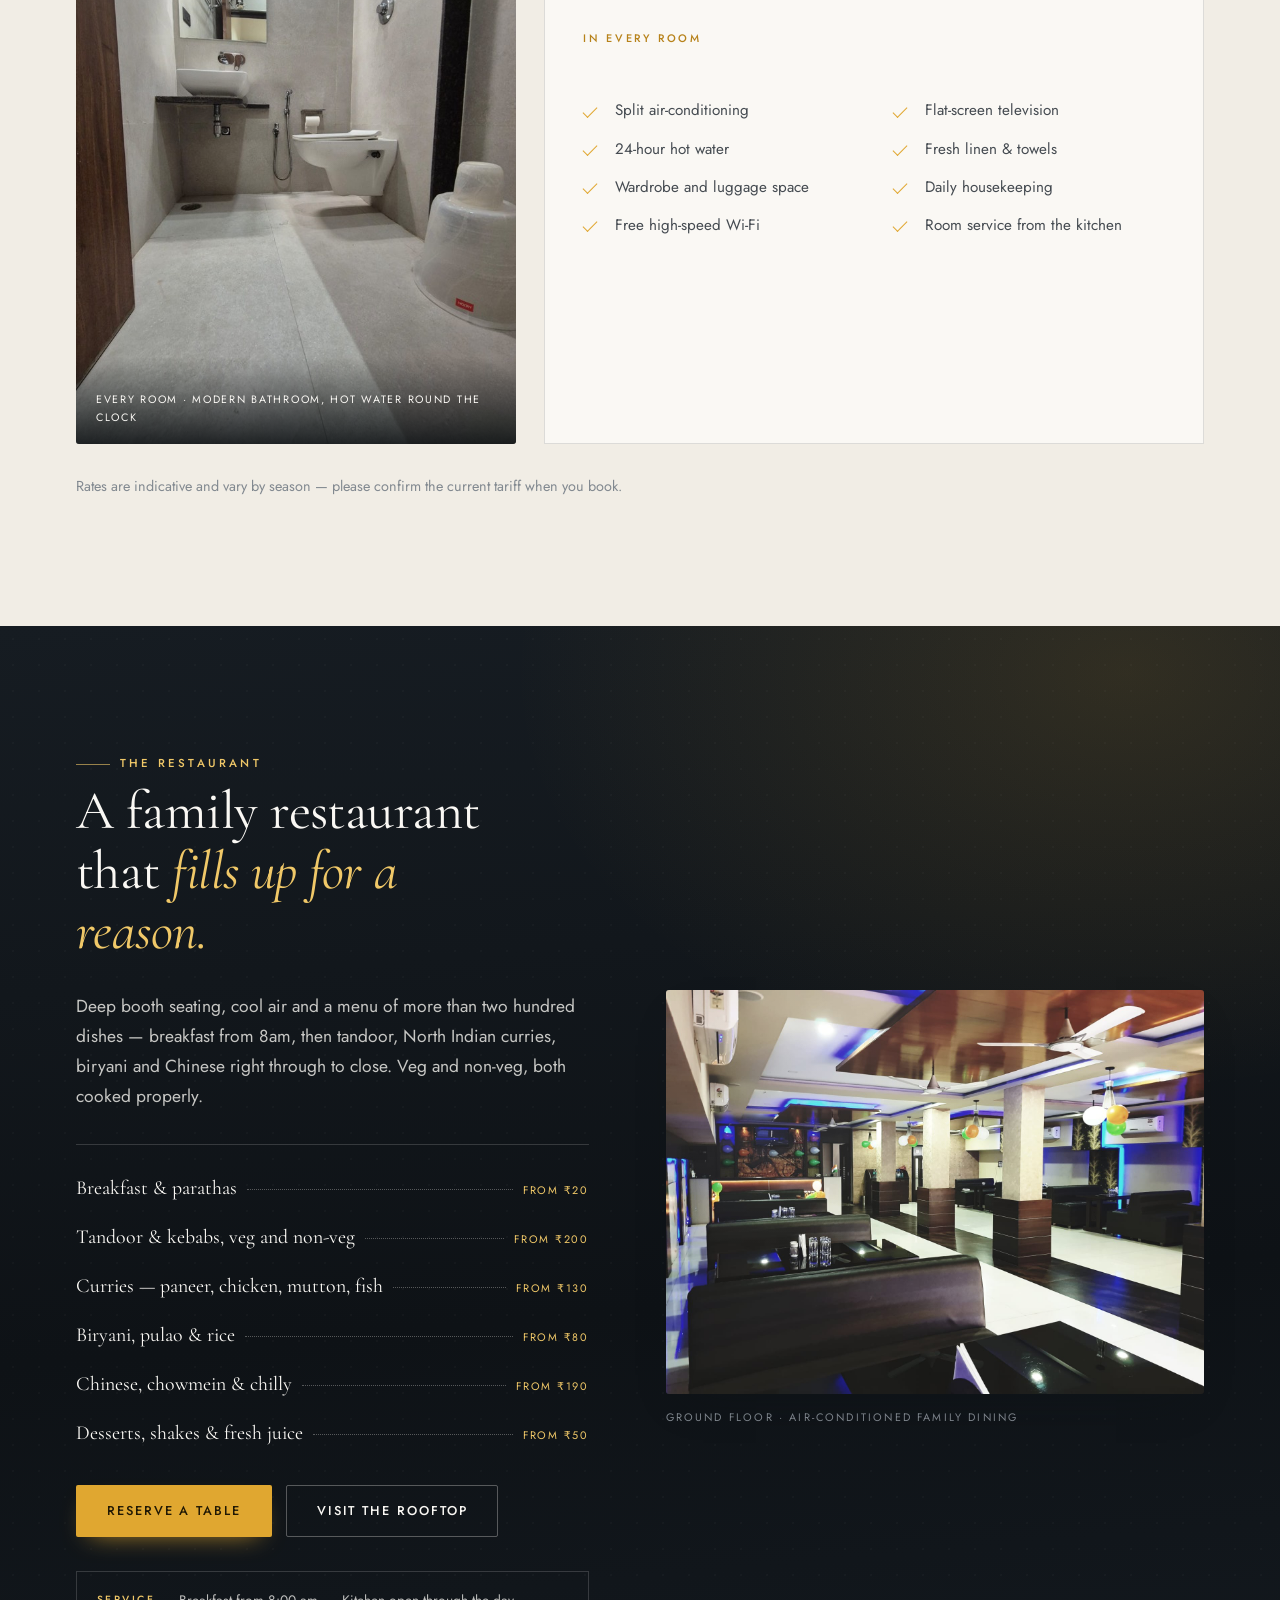
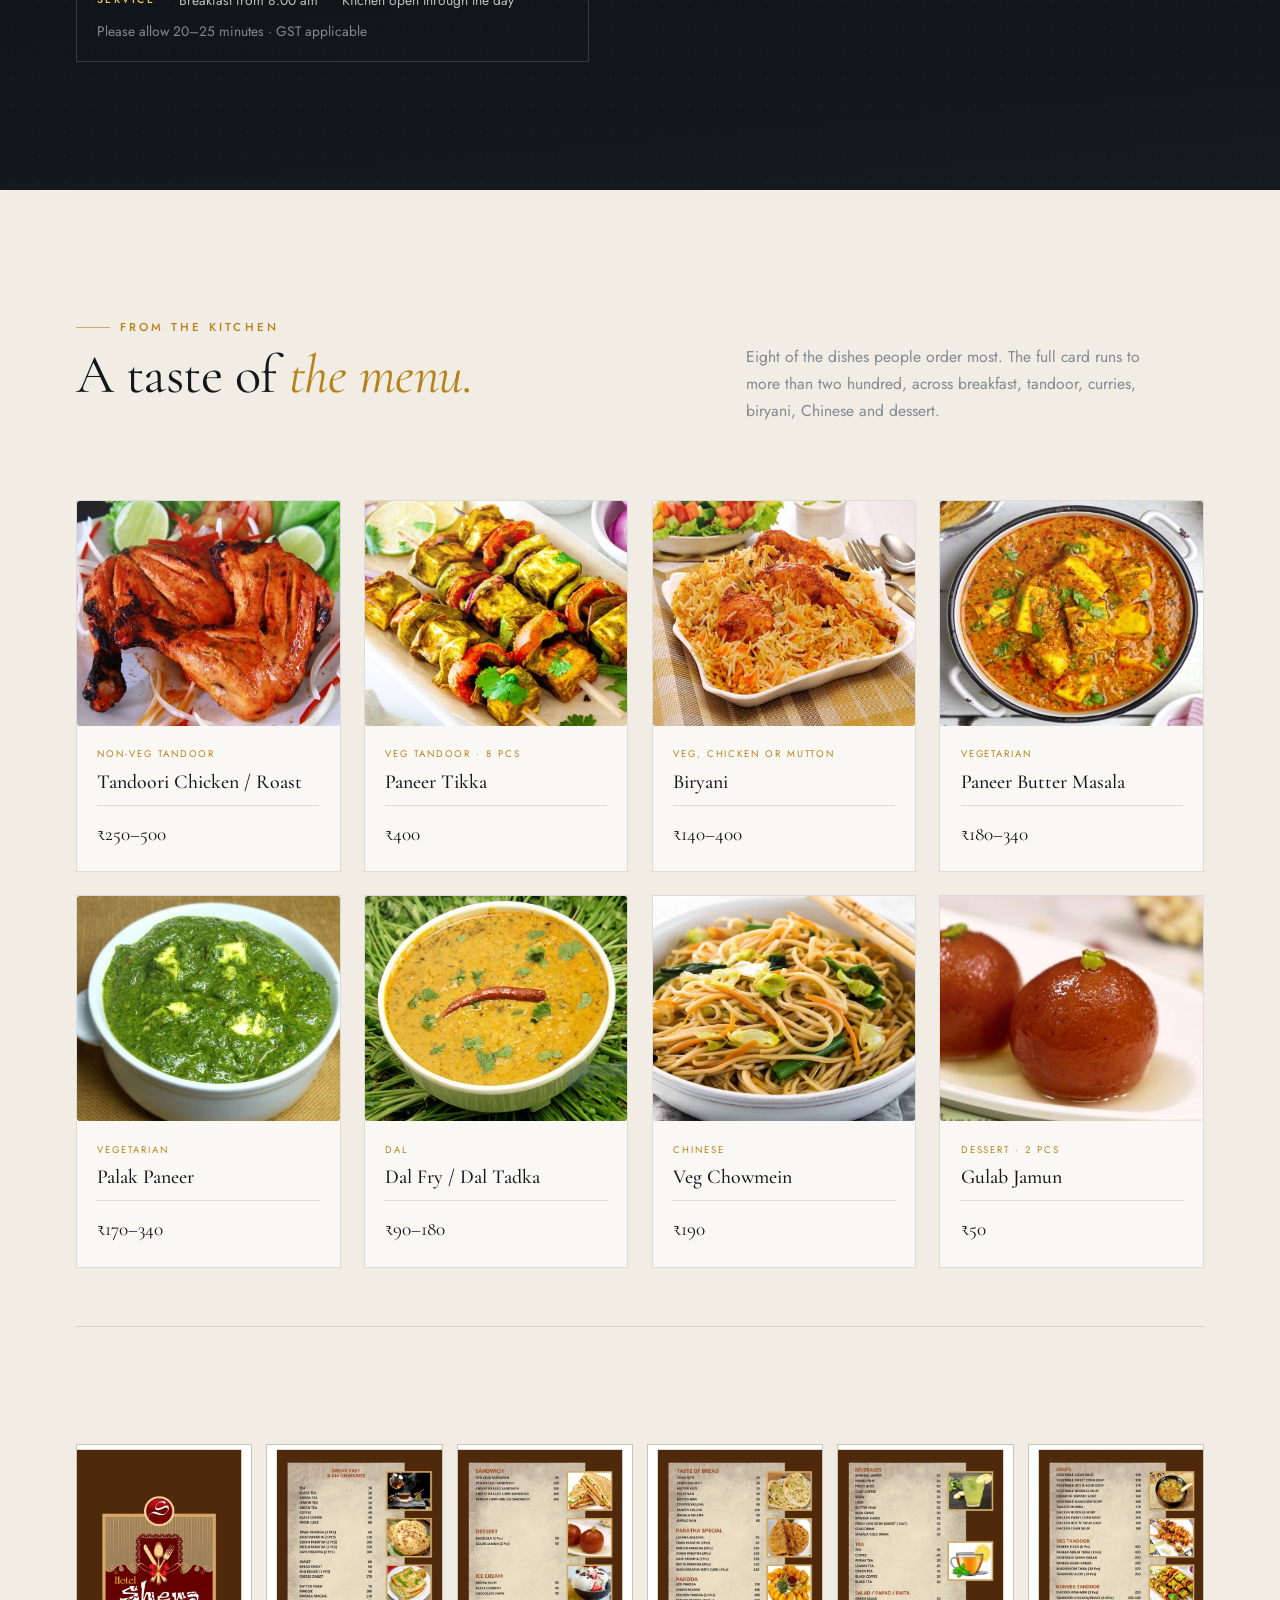
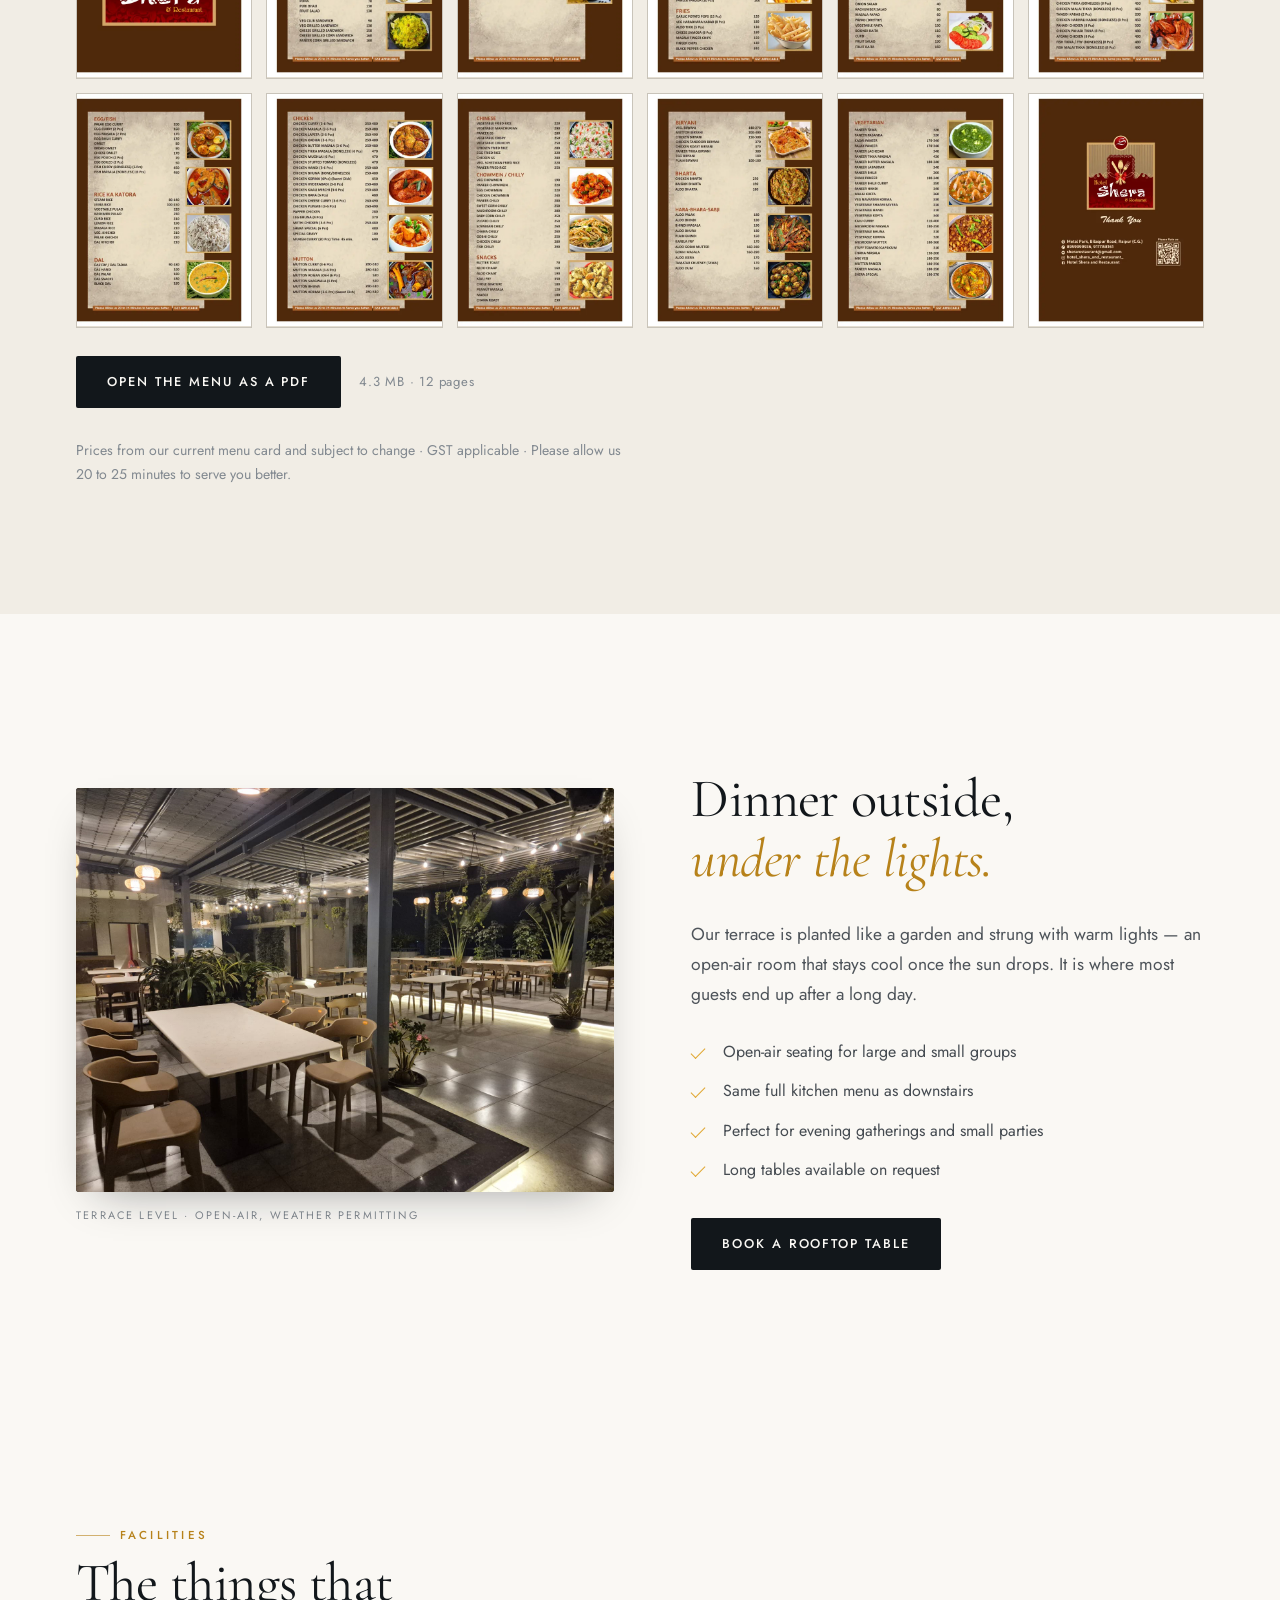
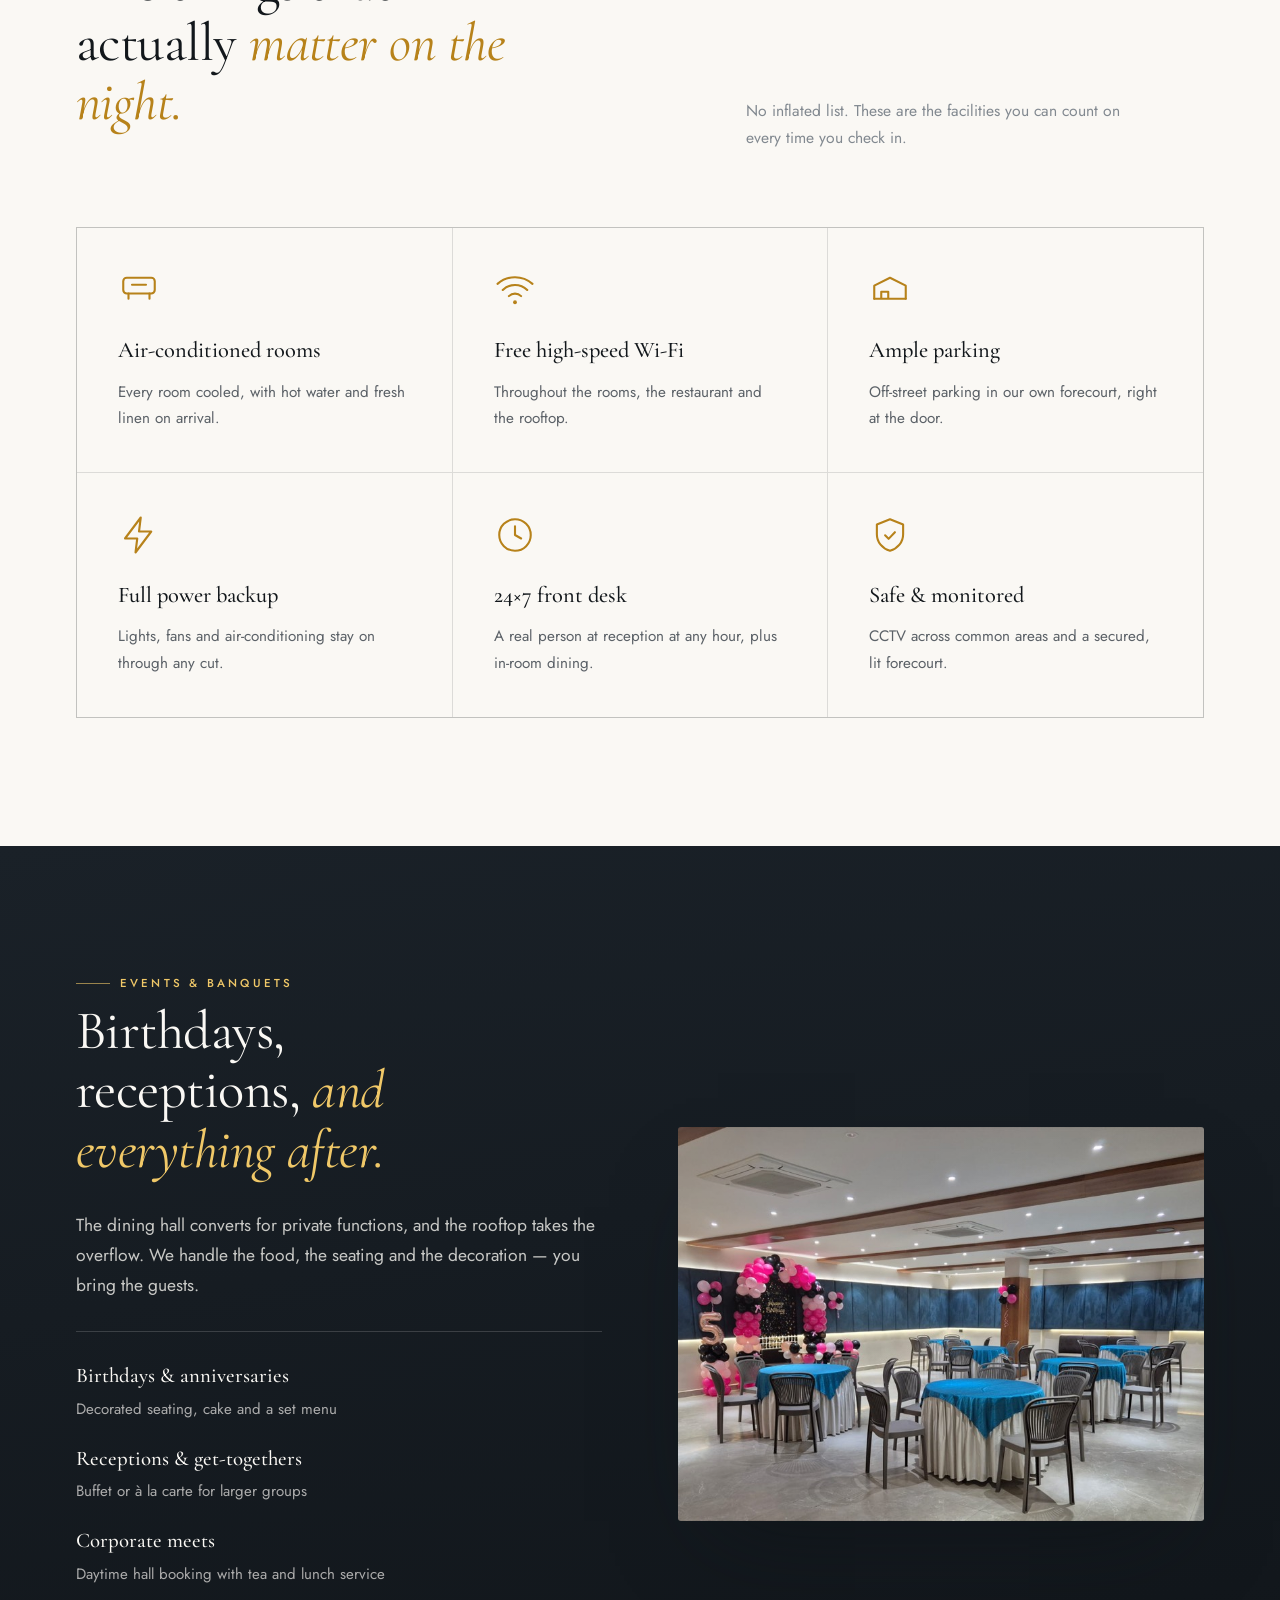
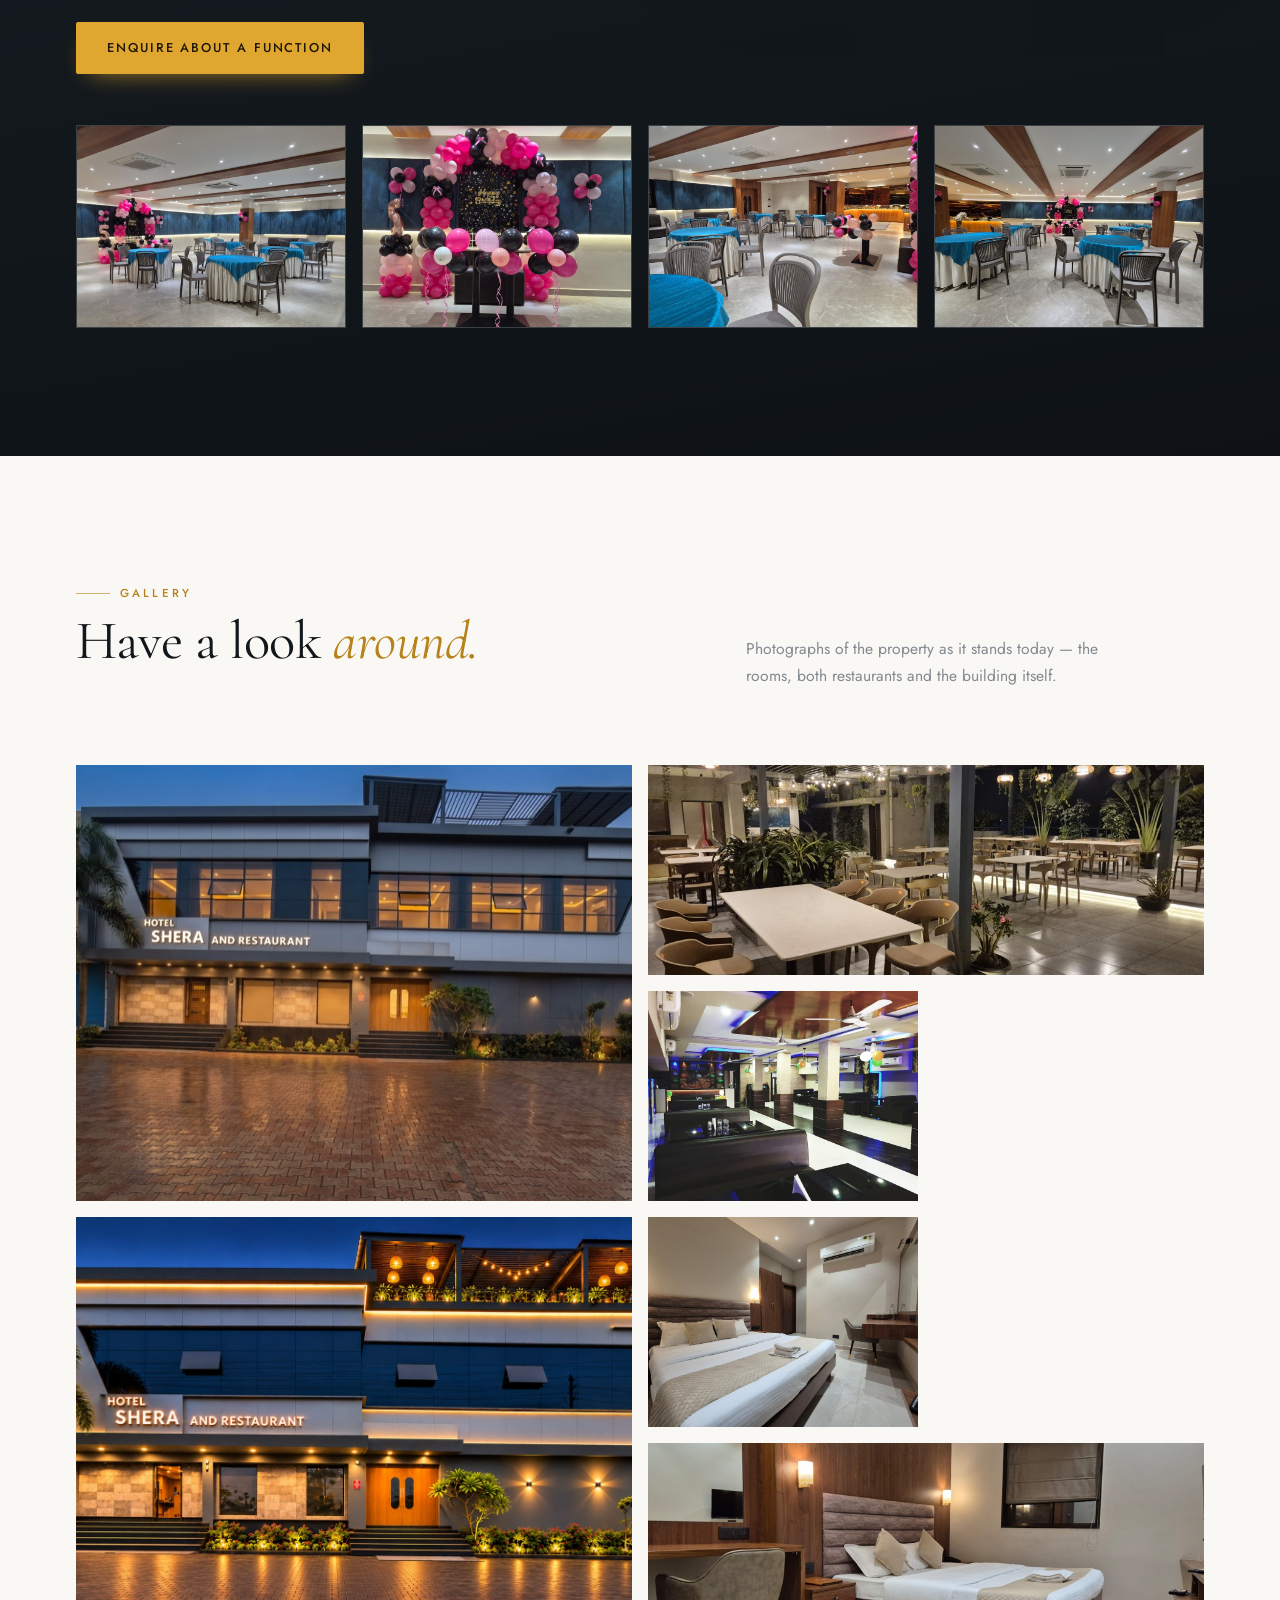
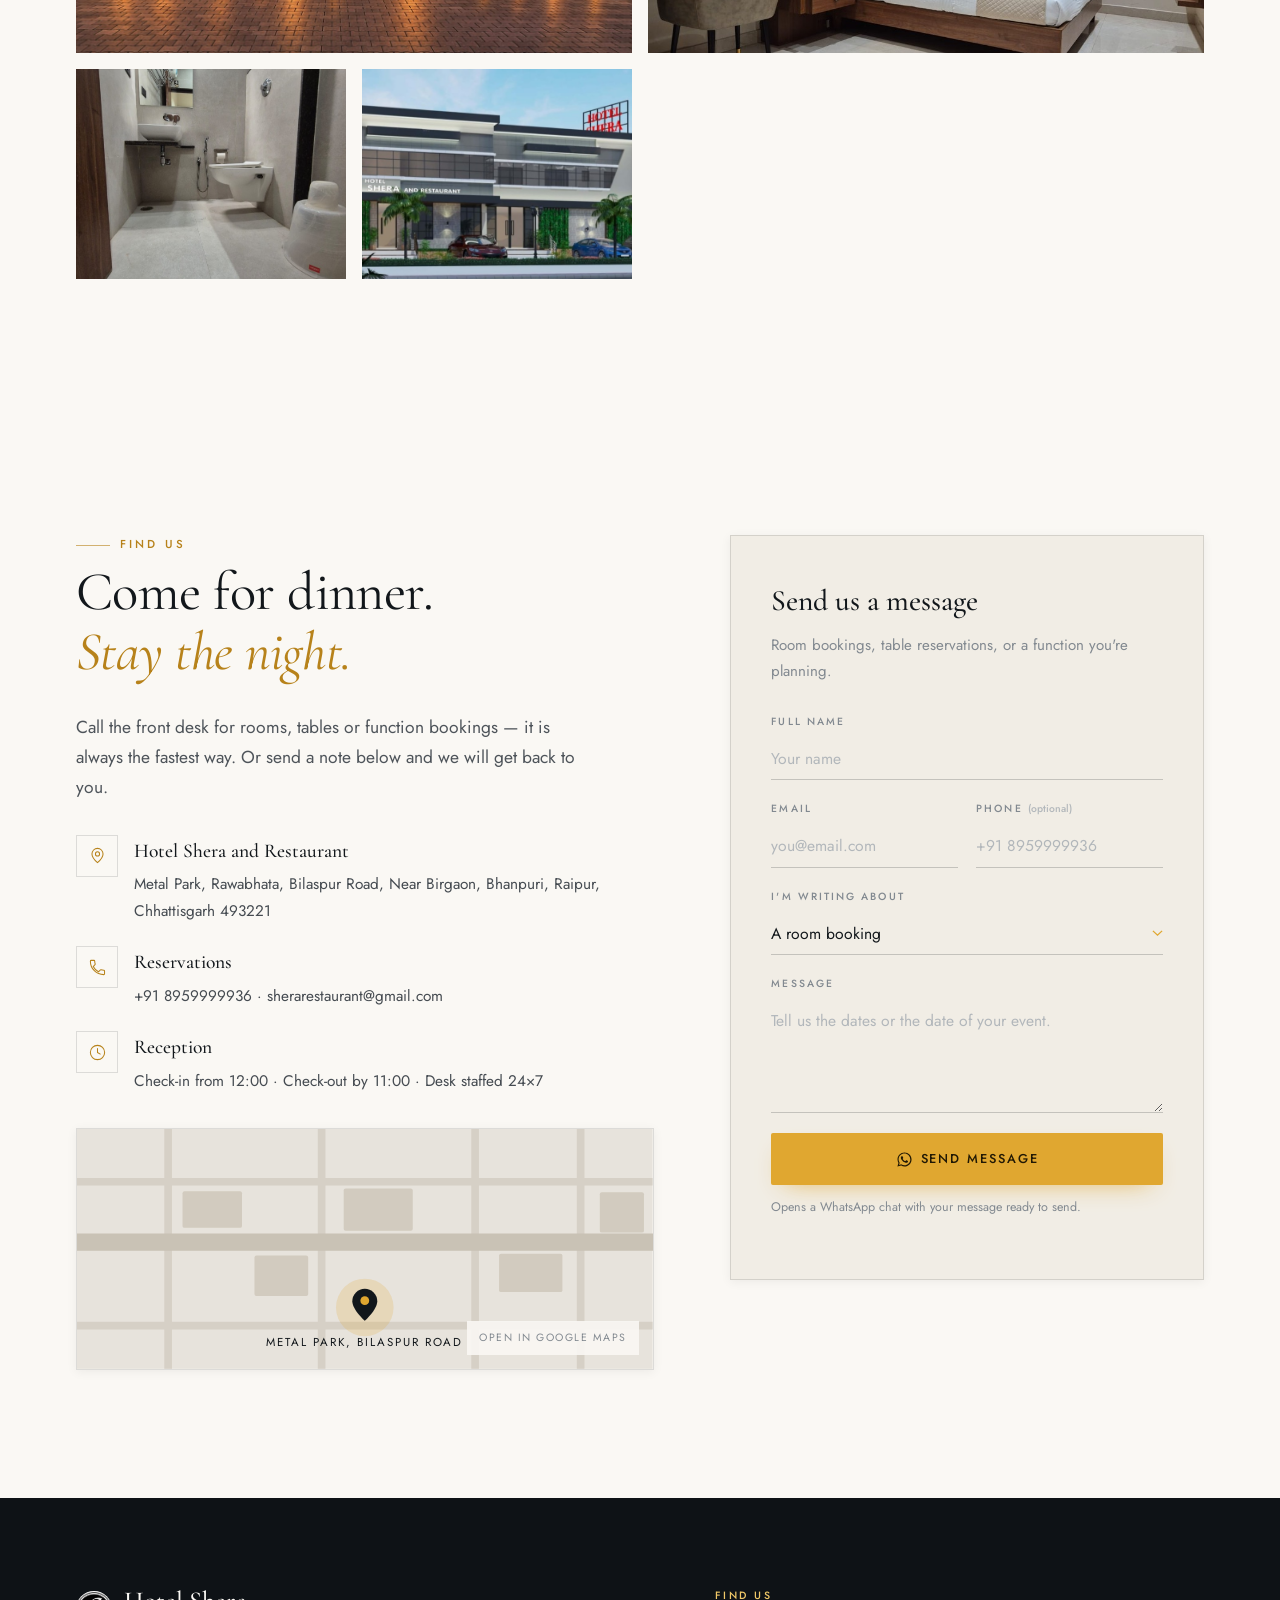
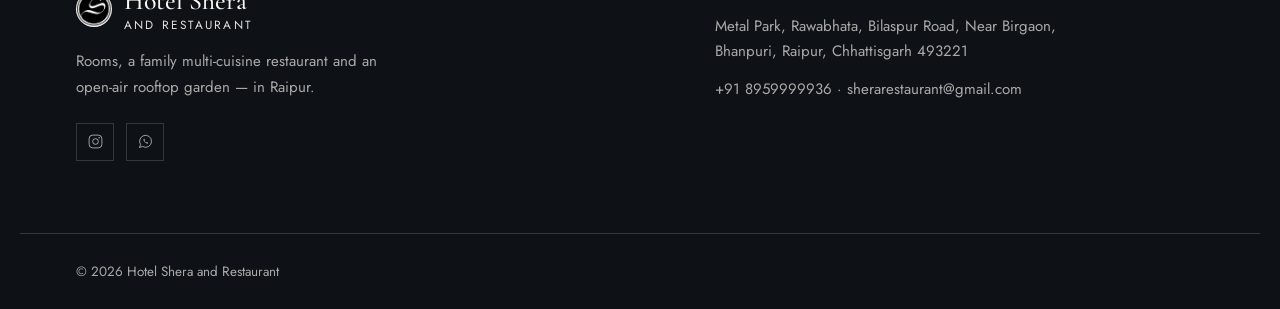
==== commit c84cb121: "Add button for hotel main view image" ====
--- a/index.html
+++ b/index.html
@@ -745,6 +745,9 @@
       <button class="gal reveal" data-delay="2" data-full="assets/img/restaurant-indoor.jpg" aria-label="Open image: the indoor restaurant">
         <img src="assets/img/restaurant-indoor-900.jpg" alt="the indoor family multi-cuisine restaurant at Hotel Shera, Raipur" loading="lazy" onerror="this.remove()"><span class="gal__cap">The restaurant</span>
       </button>
+            <button class="gal gal--a reveal" data-full="assets/img/hotel-main-latest.jpeg" aria-label="Open image: hotel main view">
+        <img src="assets/img/hotel-main-latest.jpeg" alt="Hotel Shera — main view" loading="lazy" onerror="this.remove()"><span class="gal__cap">Hotel main view</span>
+      </button>
       <button class="gal reveal" data-delay="3" data-full="assets/img/room-executive.jpg" aria-label="Open image: a Deluxe room">
         <img src="assets/img/room-executive-900.jpg" alt="a Deluxe room" loading="lazy" onerror="this.remove()"><span class="gal__cap">Deluxe room</span>
       </button>
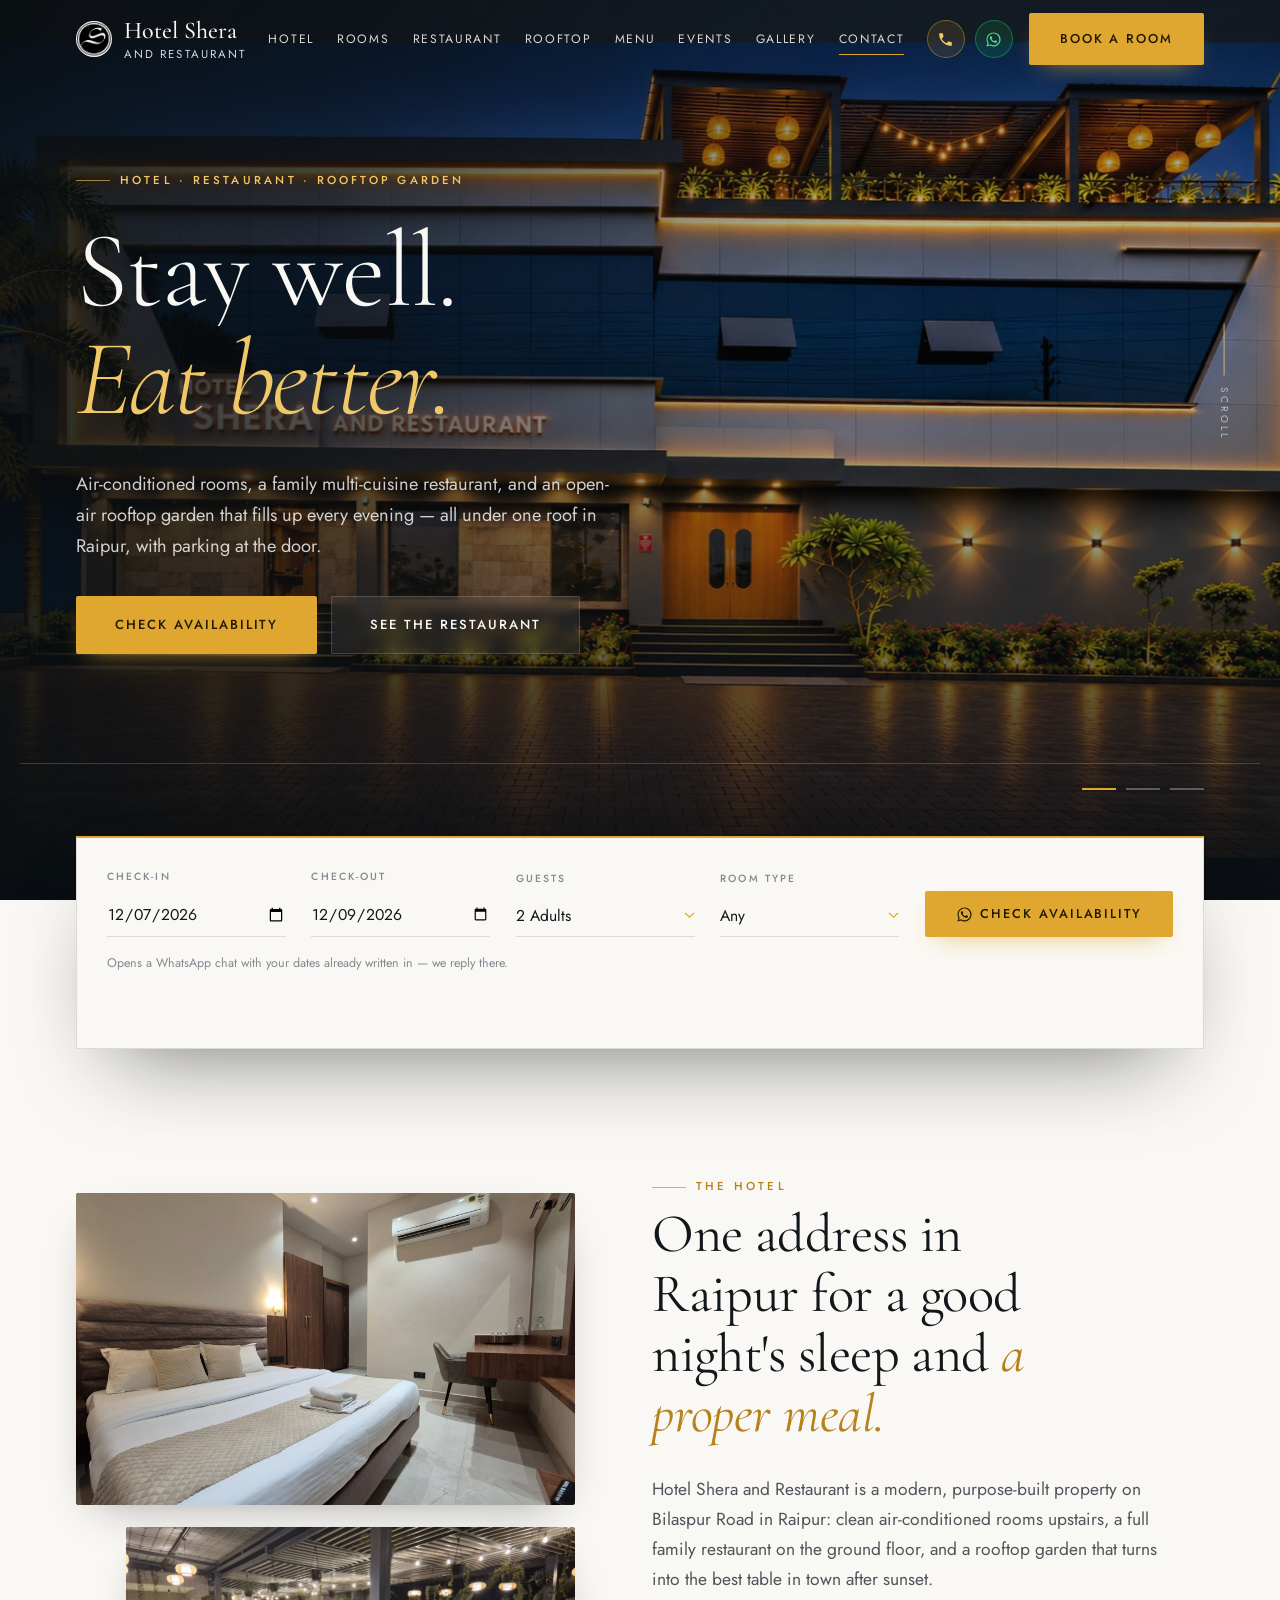
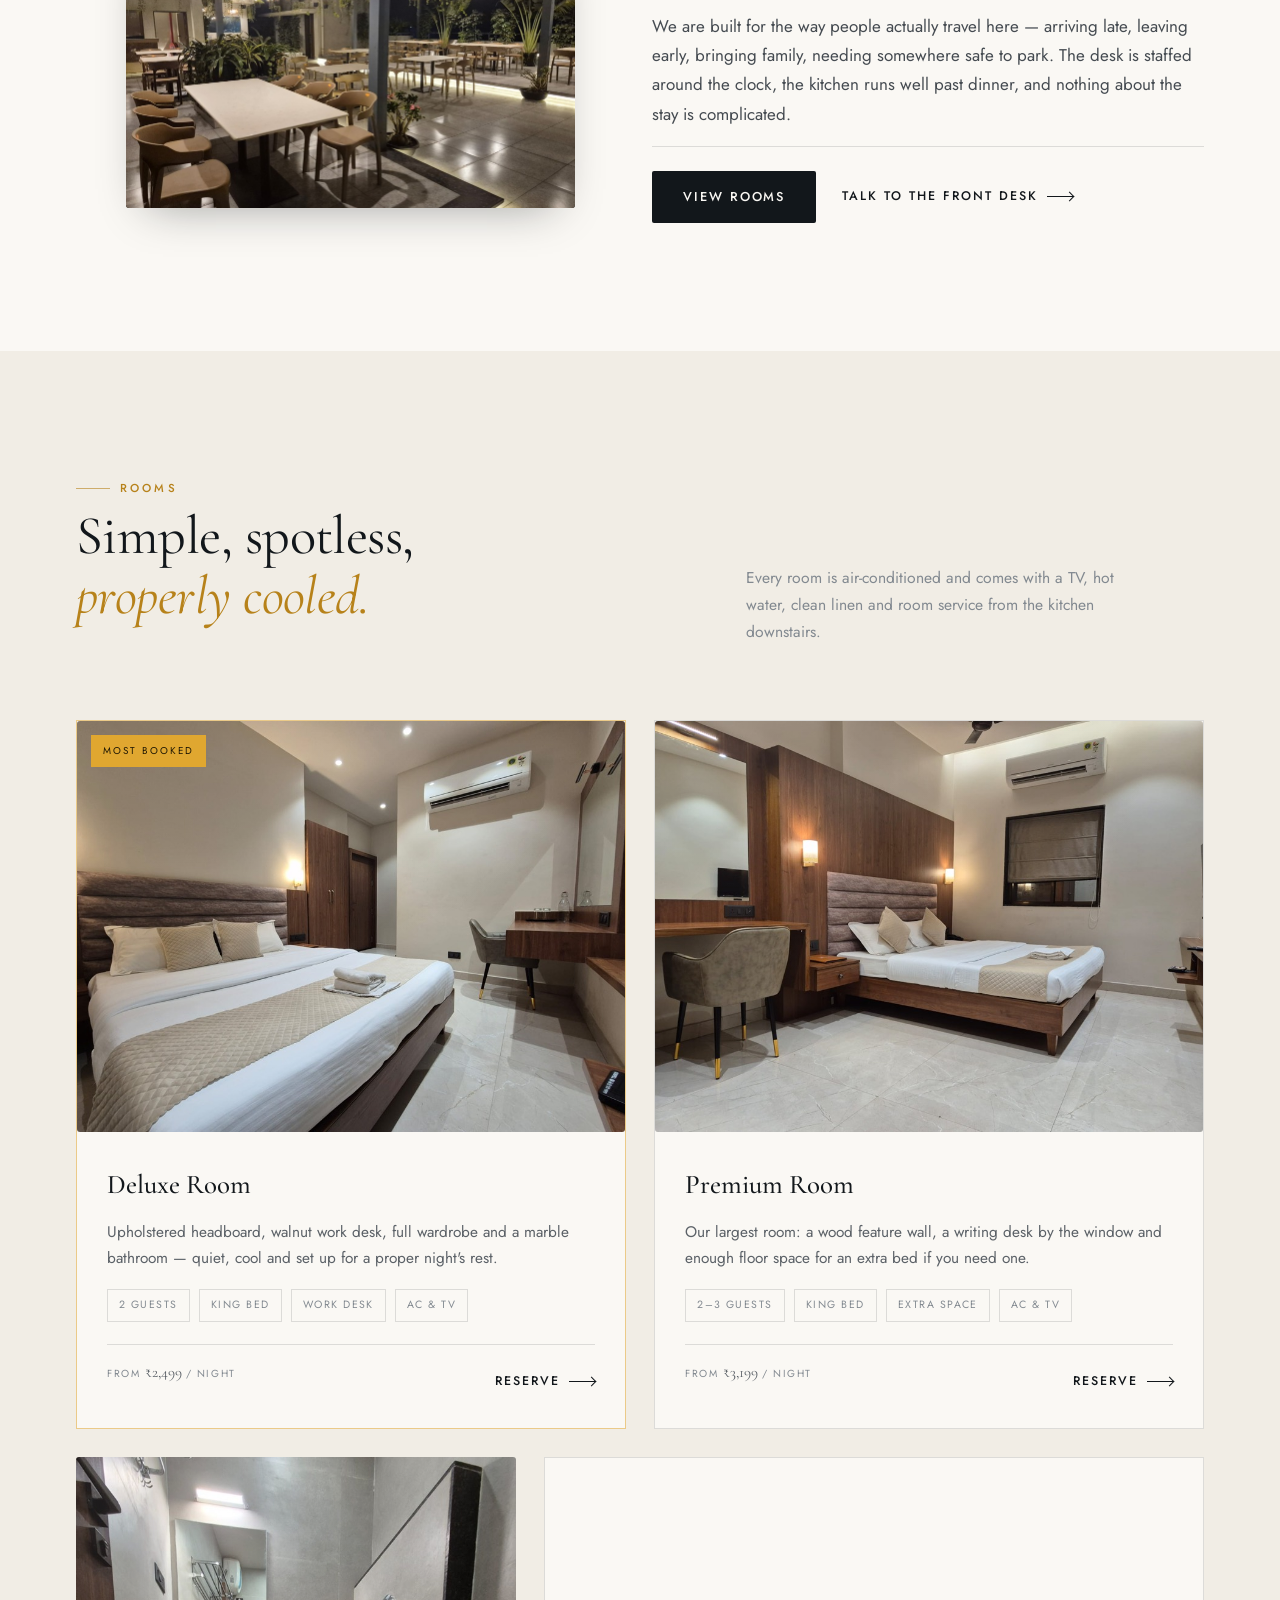
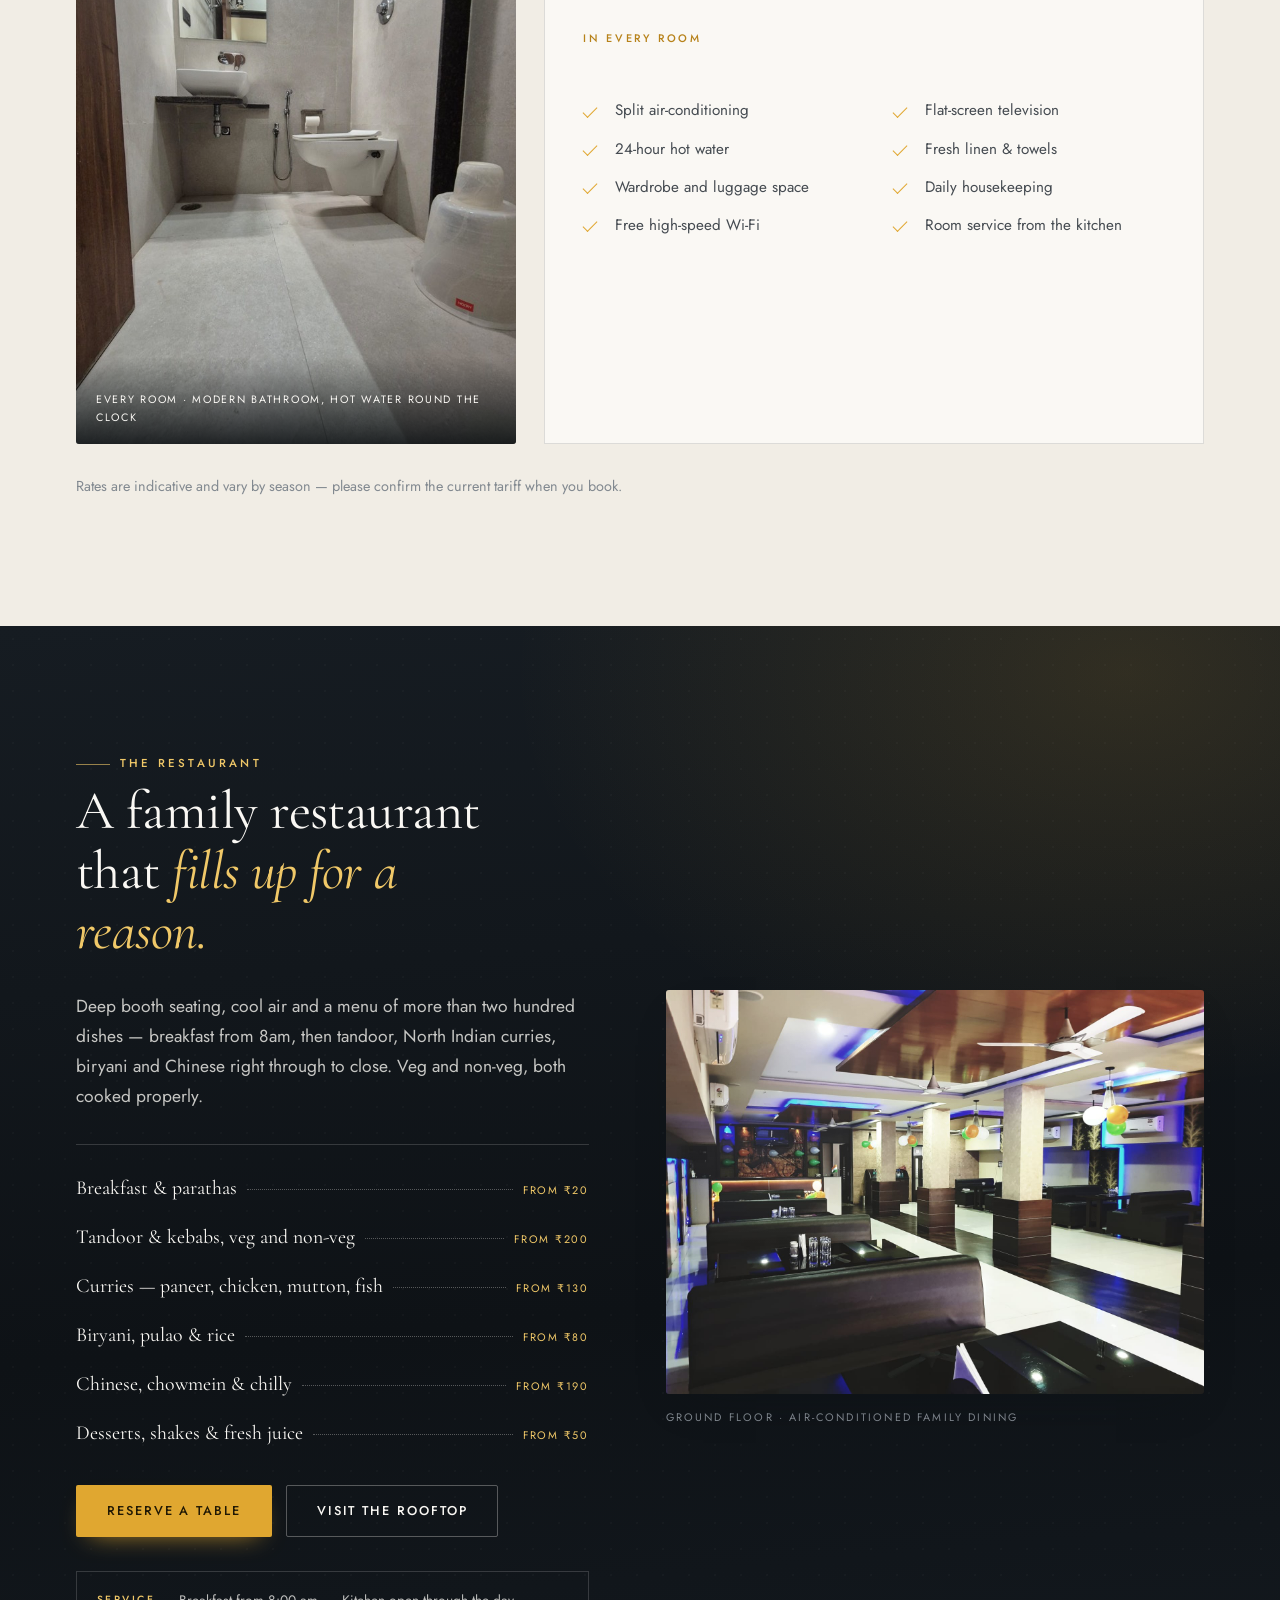
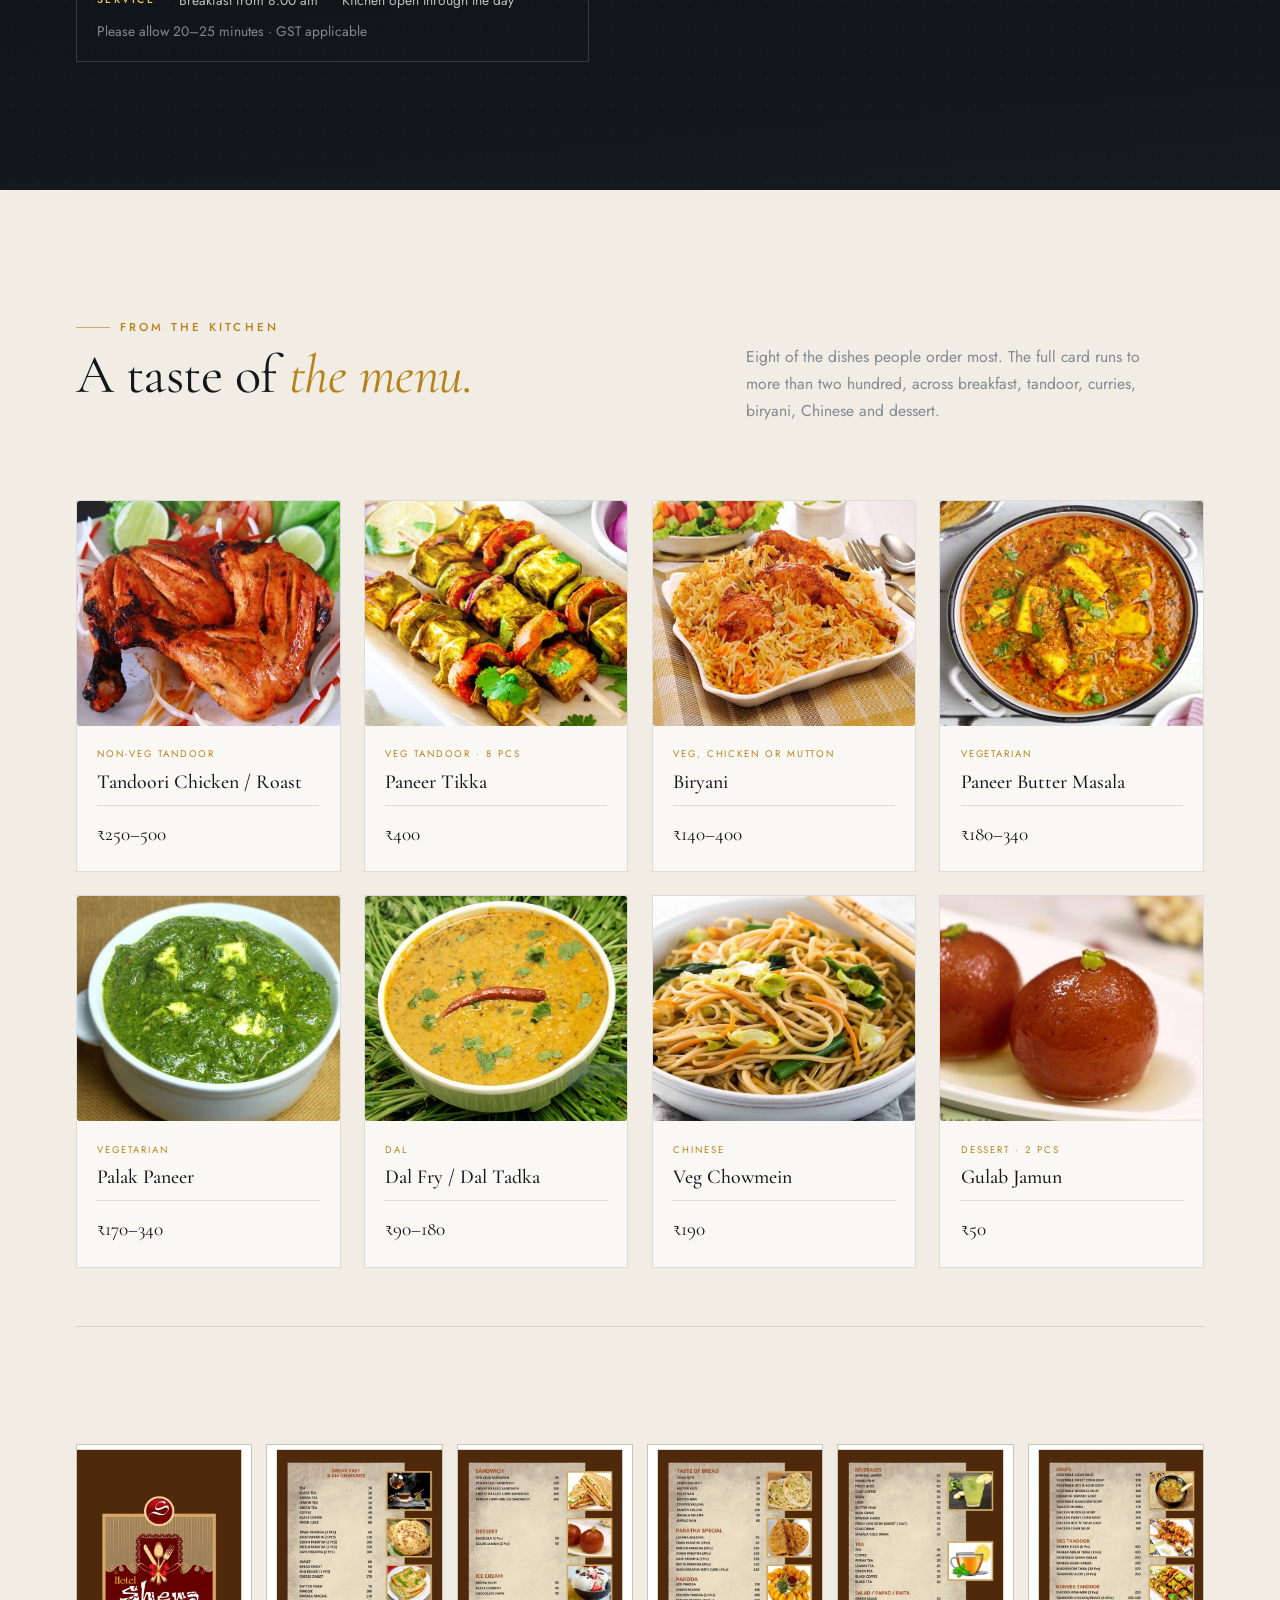
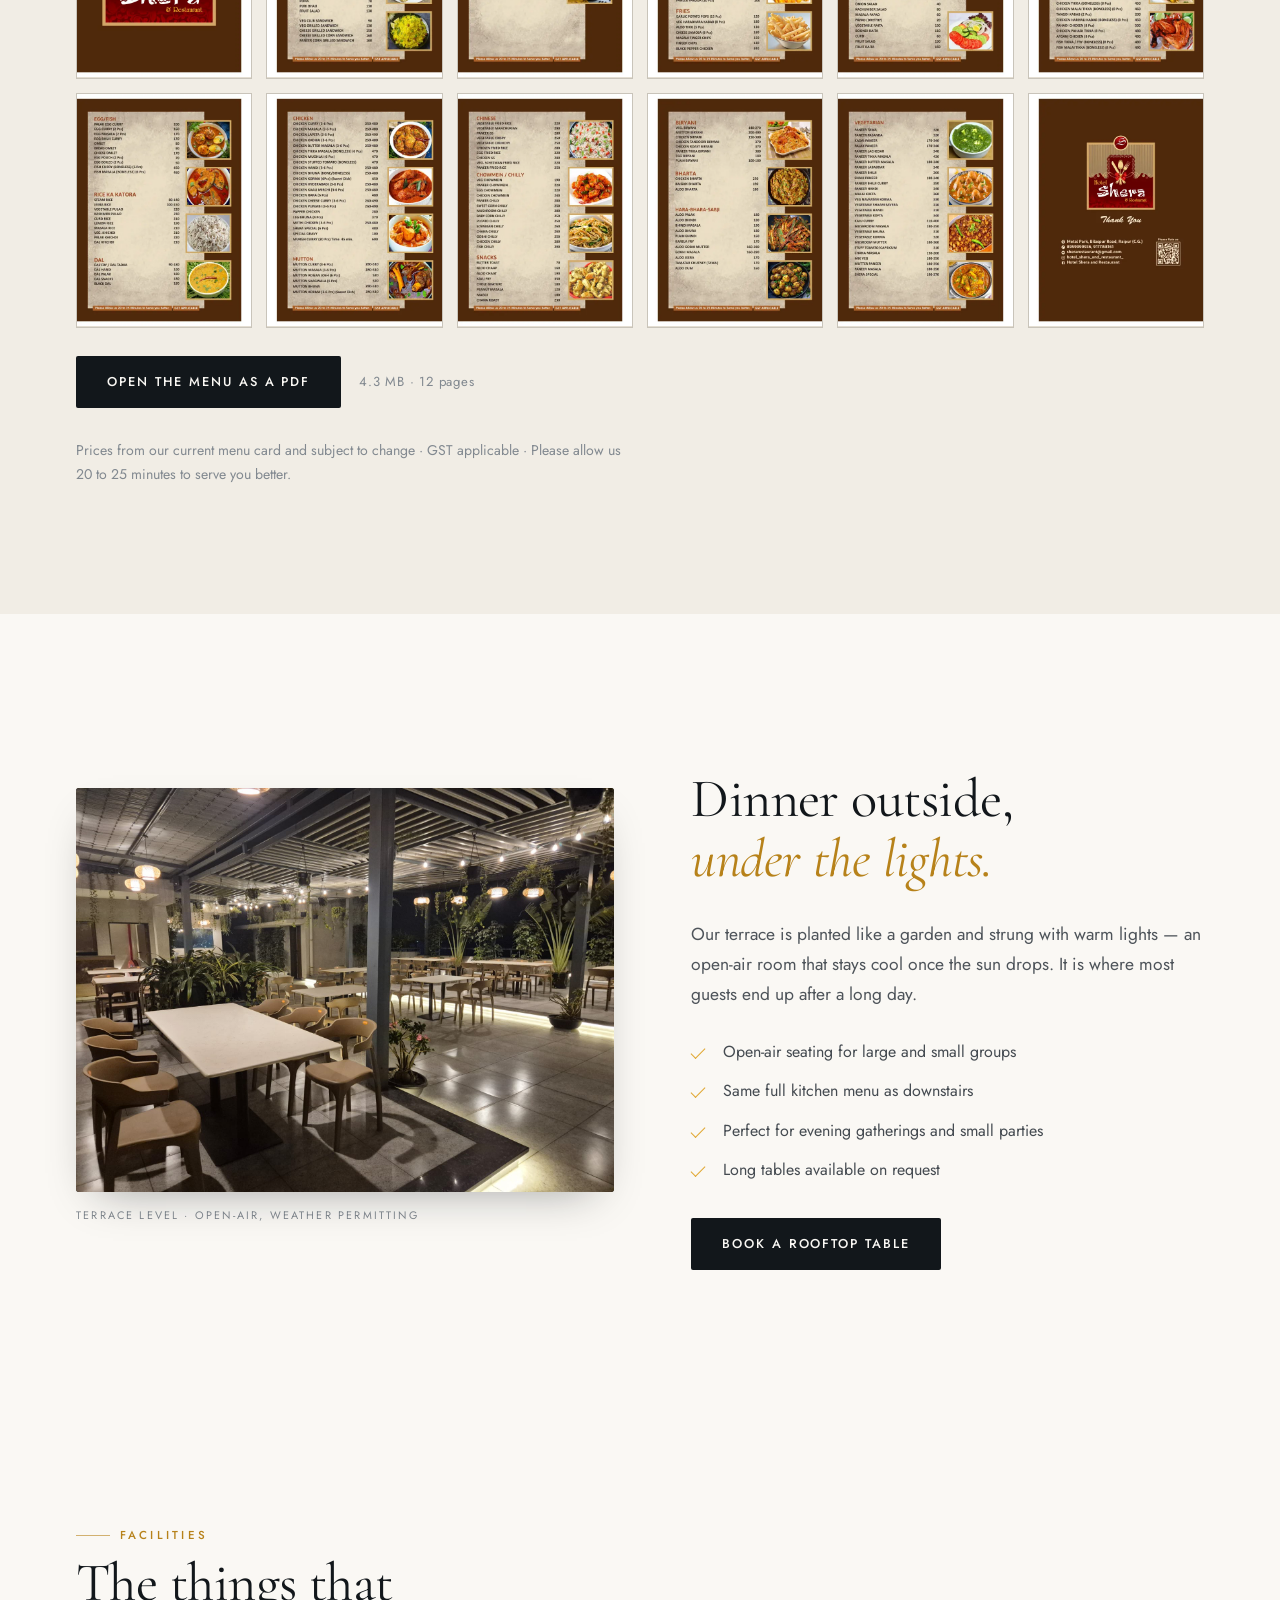
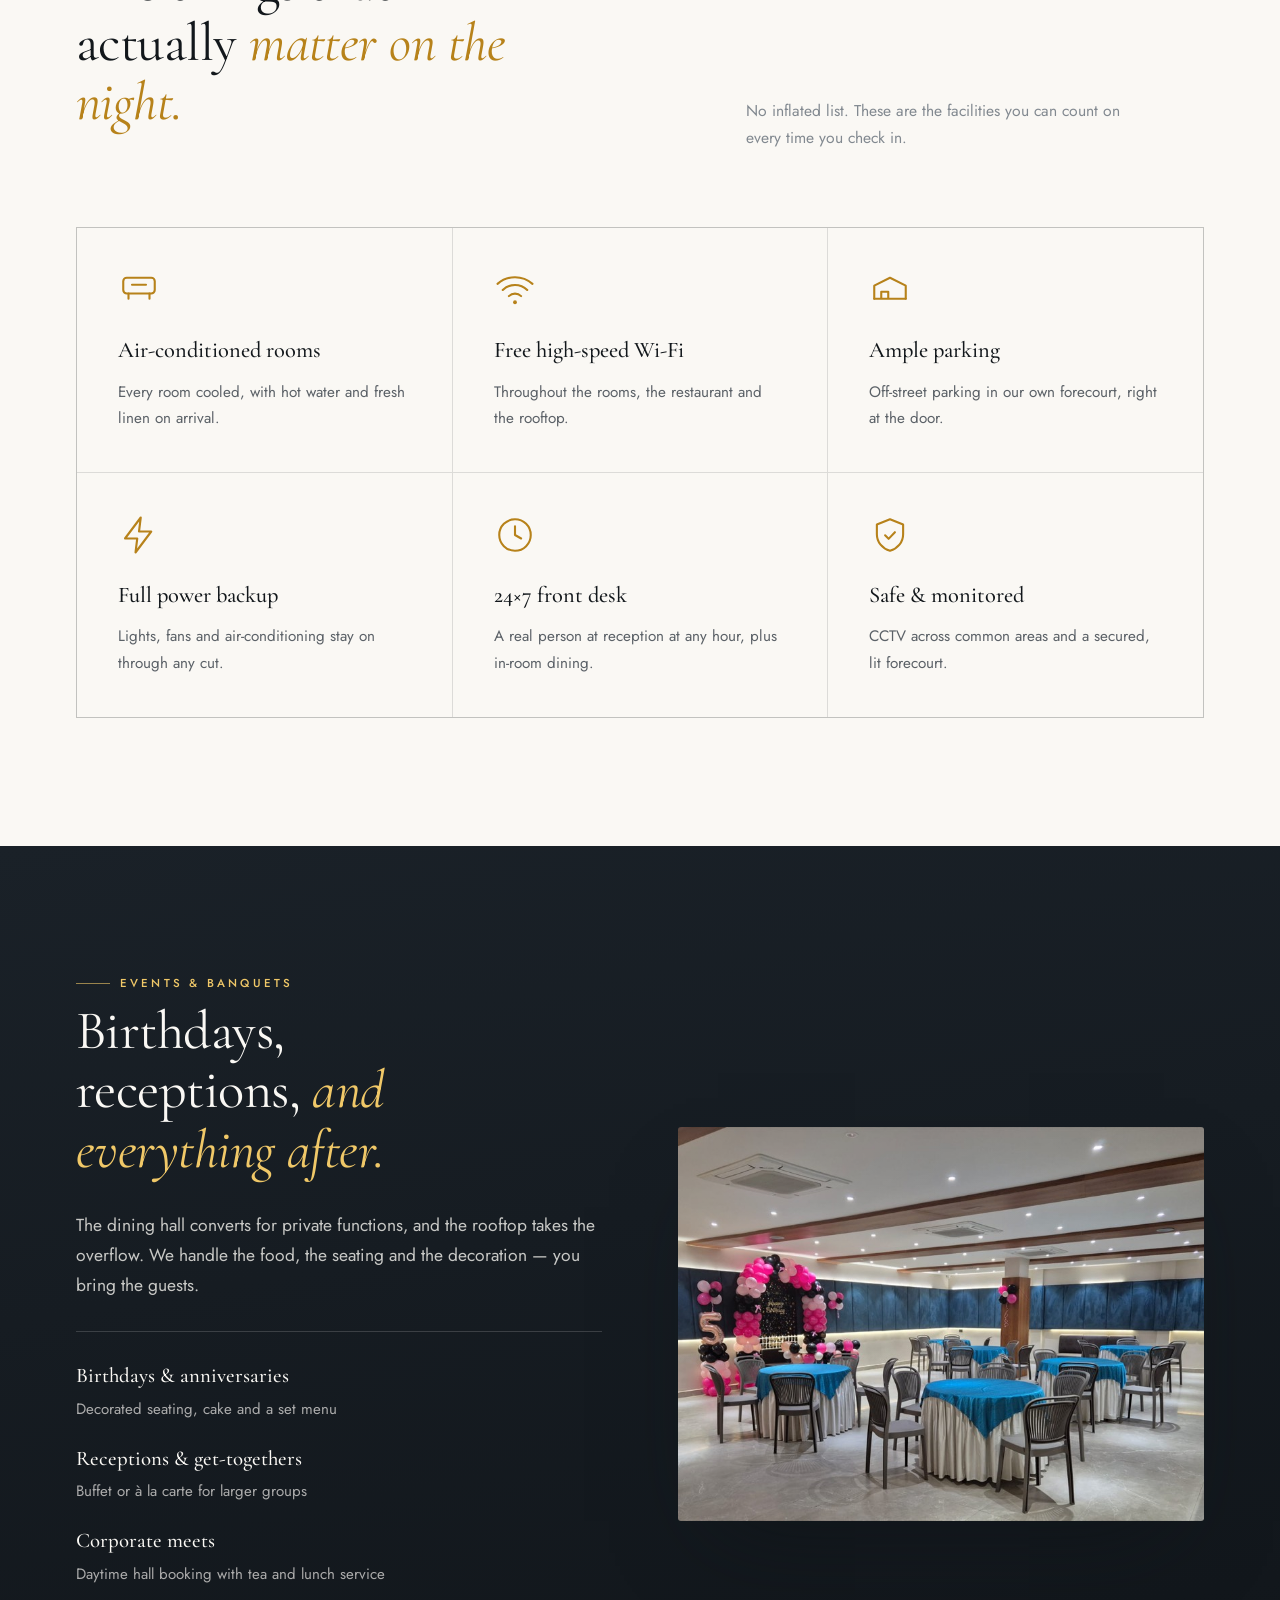
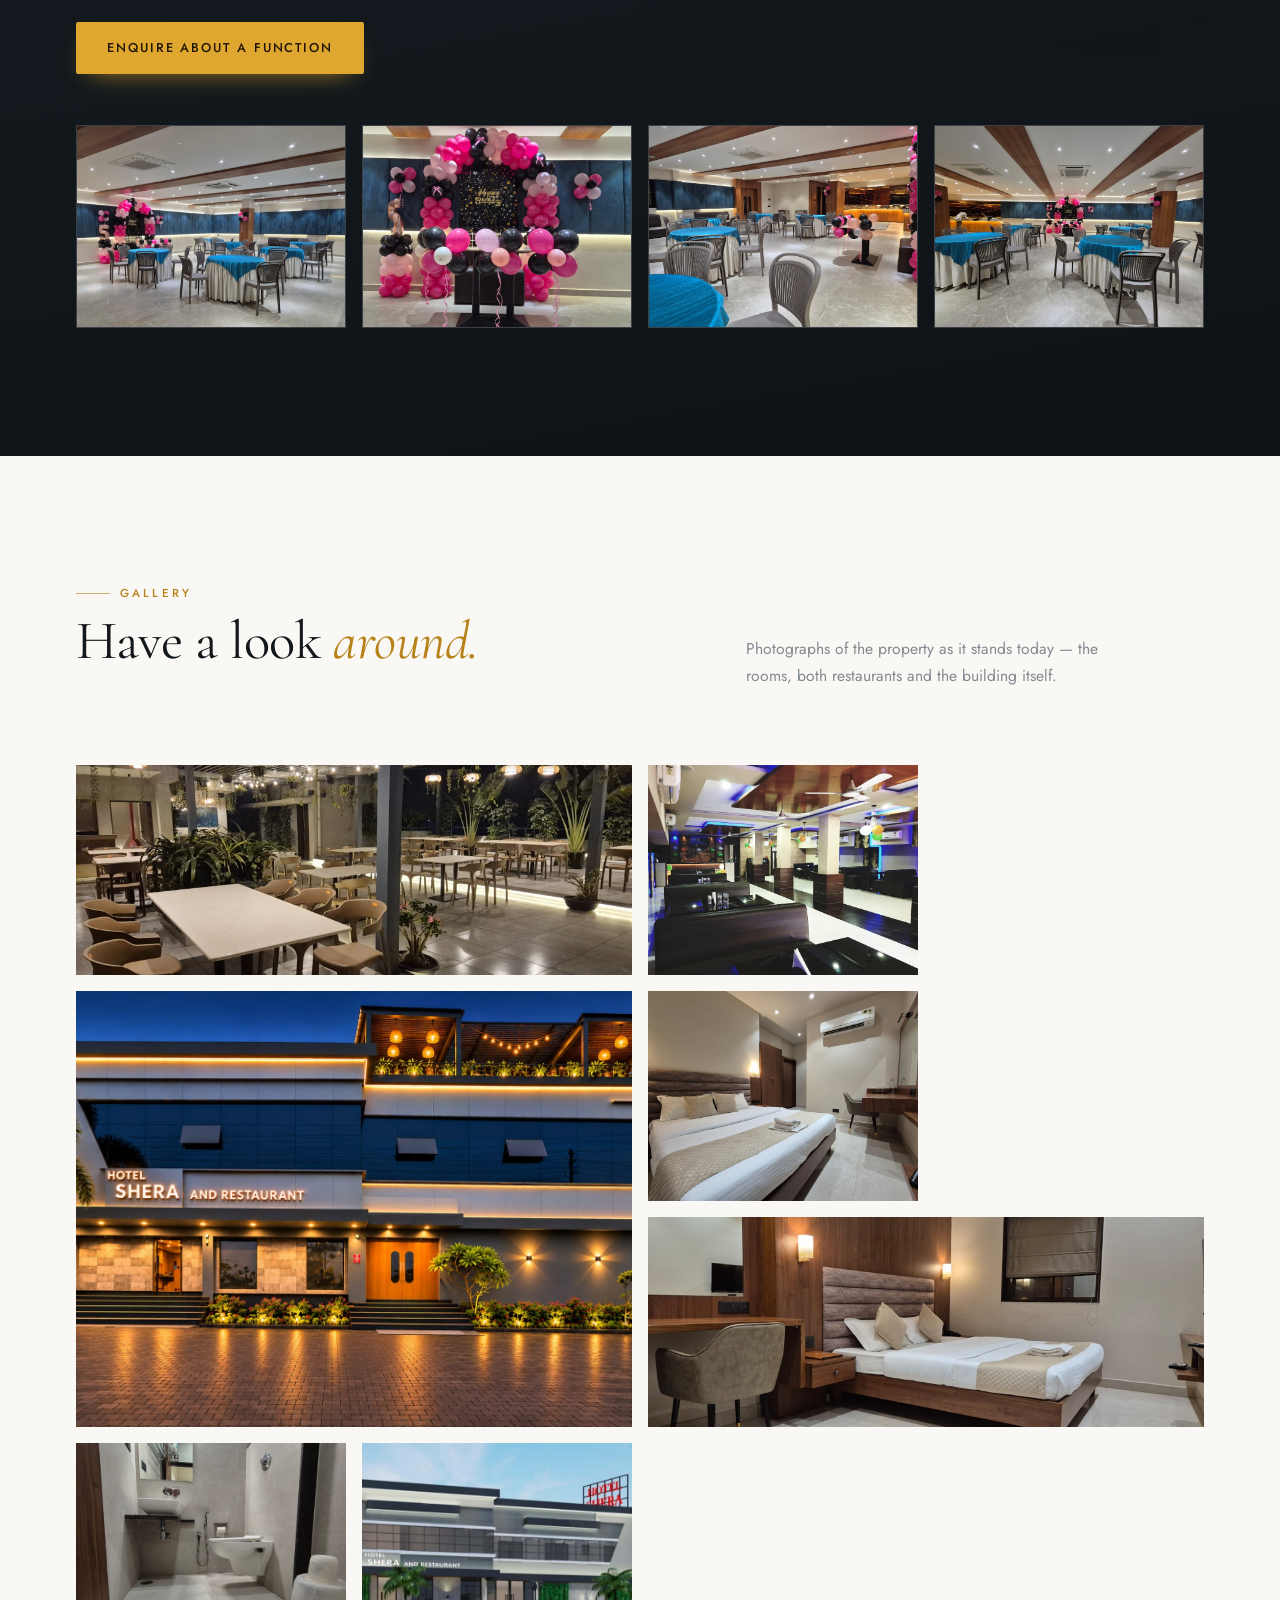
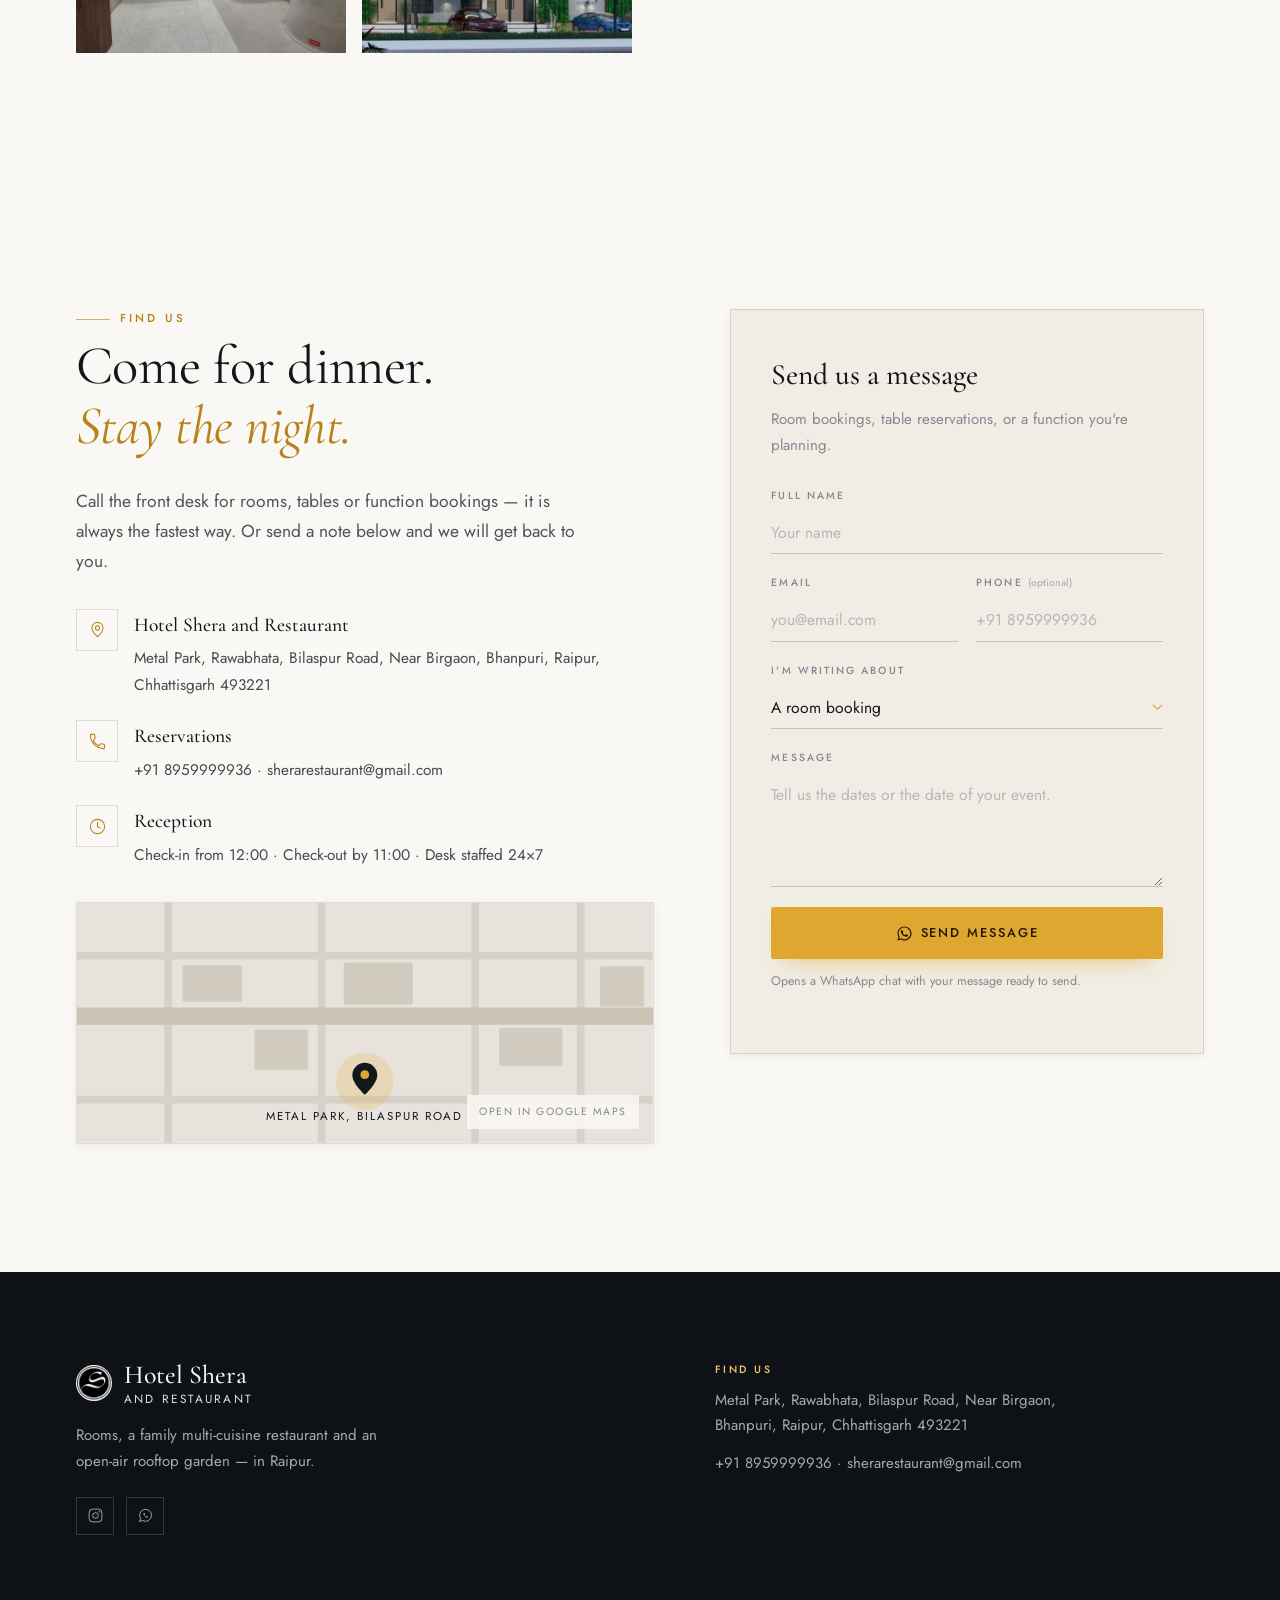
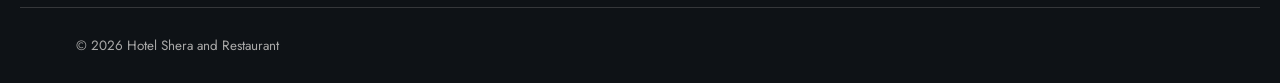
==== commit 586e6d2a: "Remove hotel front image button from gallery Removed button for the hotel front image from the galle" ====
--- a/index.html
+++ b/index.html
@@ -736,9 +736,7 @@
     </header>
 
     <div class="gallery__grid" id="galleryGrid">
-      <button class="gal gal--a reveal" data-full="assets/img/exterior.jpg" aria-label="Open image: the hotel front at dusk">
-        <img src="assets/img/exterior-900.jpg" alt="Hotel Shera and Restaurant, Bilaspur Road, Raipur — the front and forecourt at dusk" loading="lazy" onerror="this.remove()"><span class="gal__cap">The front at dusk</span>
-      </button>
+      
       <button class="gal gal--b reveal" data-delay="1" data-full="assets/img/rooftop-garden.jpg" aria-label="Open image: the rooftop garden at night">
         <img src="assets/img/rooftop-garden-900.jpg" alt="the open-air rooftop garden restaurant at Hotel Shera, Raipur, at night" loading="lazy" onerror="this.remove()"><span class="gal__cap">Rooftop garden</span>
       </button>
